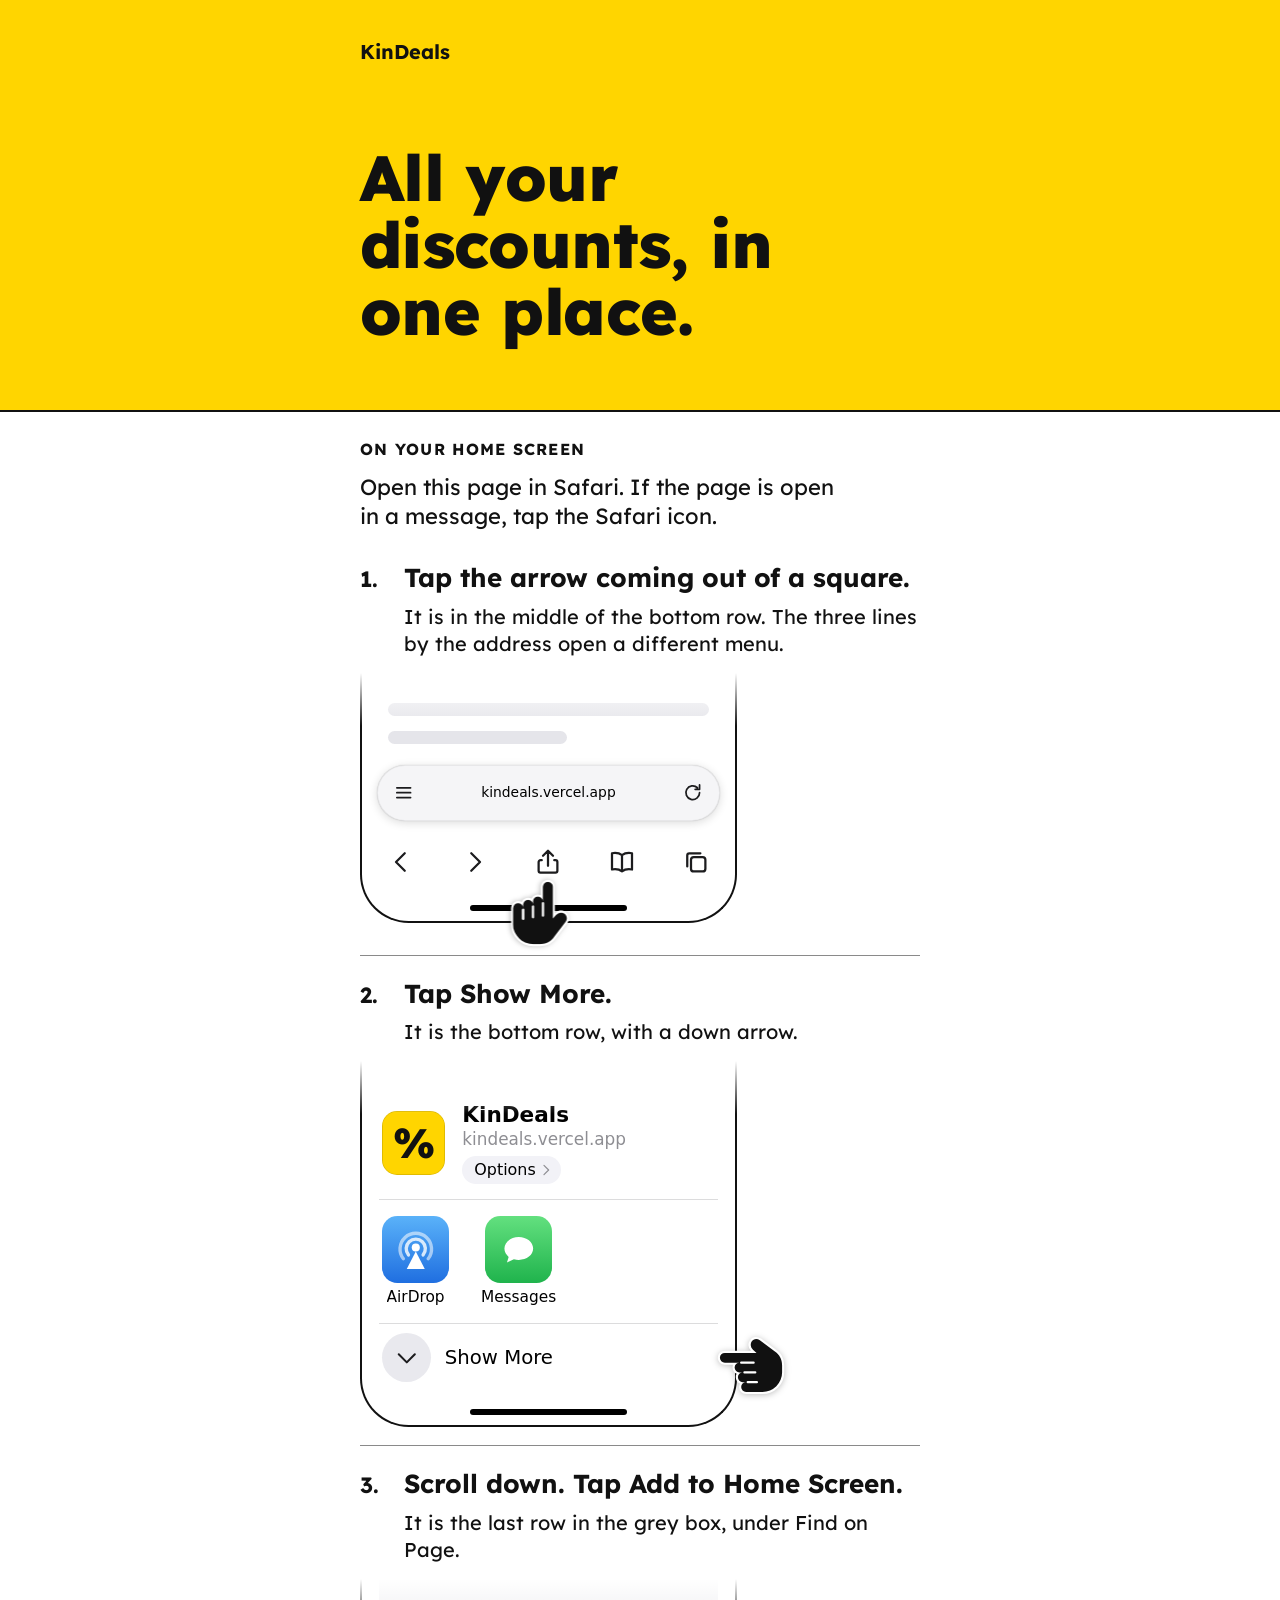
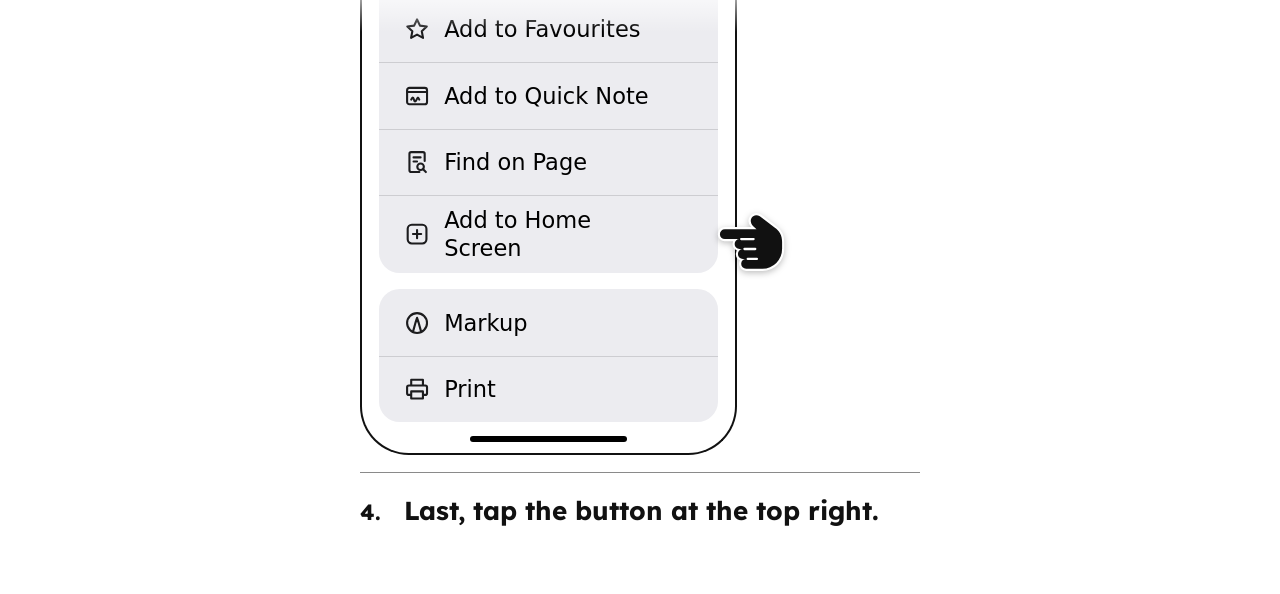
==== site/index.html @ b903e5eb "Restore the iPhone setup guide from her iOS 27 photos. The drawing and its sentences are Claude's ve" ====
<!DOCTYPE html>
<html lang="sl">
<head>
<meta charset="utf-8">
<meta name="viewport" content="width=device-width, initial-scale=1">
<meta name="theme-color" content="#FFD500">
<title>KinDeals</title>
<script>
/* The icon opens the deals. An older iPhone can save this page's address
    (not tapped here, 9 Nov 2026). Standalone still goes to the deals. */
if (window.navigator.standalone || matchMedia('(display-mode: standalone)').matches) {
  location.replace('deals.html');
}
</script>
<link rel="manifest" href="manifest.webmanifest">
<link rel="icon" type="image/png" href="icon-192.png">
<link rel="apple-touch-icon" href="icon-180.png">
<meta name="apple-mobile-web-app-capable" content="yes">
<meta name="apple-mobile-web-app-title" content="KinDeals">
<link rel="preload" href="fonts/lexend-latin-wght-normal.woff2" as="font" type="font/woff2" crossorigin>
<link rel="preload" href="fonts/lexend-latin-ext-wght-normal.woff2" as="font" type="font/woff2" crossorigin>
<link rel="stylesheet" href="look.css">
</head>
<body class="pitch">
<!-- shared drawing parts. aria-hidden, so a screen reader skips them. -->
<svg width="0" height="0" style="position:absolute" aria-hidden="true" focusable="false">
  <defs>
    <linearGradient id="g-sky" x1="0" y1="0" x2="0" y2="1"><stop offset="0" stop-color="#5ab2f9"/><stop offset="1" stop-color="#1f6ee0"/></linearGradient>
    <linearGradient id="g-green" x1="0" y1="0" x2="0" y2="1"><stop offset="0" stop-color="#63e07f"/><stop offset="1" stop-color="#1fb34c"/></linearGradient>
  </defs>
  <symbol id="i-back" viewBox="0 0 24 24"><path d="M15 5l-7 7 7 7"/></symbol>
  <symbol id="i-fwd" viewBox="0 0 24 24"><path d="M9 5l7 7-7 7"/></symbol>
  <symbol id="i-down" viewBox="0 0 24 24"><path d="M5 9l7 7 7-7"/></symbol>
  <symbol id="i-lines" viewBox="0 0 24 24"><path d="M5 7h14M5 12h14M5 17h14"/></symbol>
  <symbol id="i-tabs" viewBox="0 0 24 24"><rect x="8" y="8" width="11.5" height="11.5" rx="2.2"/><path d="M5 15.5V6.7A1.7 1.7 0 0 1 6.7 5H15.5"/></symbol>
  <symbol id="i-reload" viewBox="0 0 24 24"><path d="M19 12a7 7 0 1 1-2.2-5.1M19 4v4.5h-4.5"/></symbol>
  <symbol id="i-share" viewBox="0 0 24 24"><path d="M12 15V3.5M8 7l4-4 4 4M7 10.5H6a1.5 1.5 0 0 0-1.5 1.5v7A1.5 1.5 0 0 0 6 20.5h12a1.5 1.5 0 0 0 1.5-1.5v-7A1.5 1.5 0 0 0 18 10.5h-1"/></symbol>
  <symbol id="i-plus" viewBox="0 0 24 24"><rect x="4" y="4" width="16" height="16" rx="3.5"/><path d="M12 8.5v7M8.5 12h7"/></symbol>
  <symbol id="i-find" viewBox="0 0 24 24"><path d="M14 20.5H7a1.5 1.5 0 0 1-1.5-1.5V5A1.5 1.5 0 0 1 7 3.5h10A1.5 1.5 0 0 1 18.5 5v6M9 8h6M9 11.5h3"/><circle cx="15" cy="16" r="2.8"/><path d="M17 18l2.5 2.5"/></symbol>
  <symbol id="i-book" viewBox="0 0 24 24"><path d="M12 6.5C10 5 7 4.5 4 5v13c3-.5 6 0 8 1.5 2-1.5 5-2 8-1.5V5c-3-.5-6 0-8 1.5zM12 6.5v13"/></symbol>
  <symbol id="i-star" viewBox="0 0 24 24"><path d="M12 3.8l2.5 5.3 5.8.7-4.3 4 1.1 5.7L12 16.7l-5.1 2.8L8 13.8l-4.3-4 5.8-.7z"/></symbol>
  <symbol id="i-note" viewBox="0 0 24 24"><rect x="3.5" y="5" width="17" height="14" rx="2"/><path d="M3.5 8.5h17M7 15c1-2.2 1.8-2.2 2.3 0s1.3 2.2 2.3 0 1.3-2.2 2.3 0"/></symbol>
  <symbol id="i-mark" viewBox="0 0 24 24"><circle cx="12" cy="12" r="8.5"/><path d="M8.5 19.5l2.5-9h2l2.5 9M11 10.5l1-3 1 3"/></symbol>
  <symbol id="i-print" viewBox="0 0 24 24"><path d="M7 9V4h10v5M7 17H5a1.5 1.5 0 0 1-1.5-1.5v-5A1.5 1.5 0 0 1 5 9h14a1.5 1.5 0 0 1 1.5 1.5v5A1.5 1.5 0 0 1 19 17h-2M7 14h10v6H7z"/></symbol>
  <!-- app tiles, drawn from scratch as plain pictures. They are not Apple's artwork and there is no Apple logo. -->
  <!-- the KinDeals icon, drawn here so the page holds no picture file (tests/test_plain_page.py). Size and place matched by eye to icon-192.png, 10 Nov 2026 (guess). -->
  <symbol id="a-kin" viewBox="0 0 60 60"><rect width="60" height="60" fill="#FFD500"/><text x="30" y="45" text-anchor="middle" font-family="Lexend, system-ui, sans-serif" font-style="normal" font-weight="800" font-size="40" fill="#111">%</text></symbol>
  <symbol id="a-air" viewBox="0 0 60 60"><rect width="60" height="60" fill="url(#g-sky)"/><g fill="none" stroke="#fff" stroke-linecap="round"><path d="M19 38a14 14 0 1 1 22 0" stroke-width="3" opacity=".55"/><path d="M23.5 34.5a8.5 8.5 0 1 1 13 0" stroke-width="3" opacity=".8"/></g><circle cx="30" cy="28" r="3.6" fill="#fff"/><path d="M30 31.5L22 47h16z" fill="#fff"/></symbol>
  <symbol id="a-bubble" viewBox="0 0 60 60"><rect width="60" height="60" fill="url(#g-green)"/><path transform="translate(12 12) scale(1.5)" d="M12 4.5c4.7 0 8.5 3 8.5 6.8S16.7 18 12 18c-1 0-2-.1-2.9-.4L5 19.5l1-3.3C4.6 15 3.5 13.3 3.5 11.3 3.5 7.5 7.3 4.5 12 4.5z" fill="#fff"/></symbol>
</svg>

<main>
<header class="tag">
<p class="name">KinDeals</p>
<h1>All your discounts, in one place.</h1>
</header>
<section class="setup" id="kd-go" hidden>
<div class="kd-install" id="kd-offer">
<button type="button" class="kd-install-btn">Dodaj na domači zaslon</button>
<p class="kd-install-note">Doda ikono KinDeals na zaslon. Nato tapni ikono.</p>
<p class="kd-install-note" id="kd-hint" hidden>Tapni ⋮ zgoraj desno. Nato tapni Namesti aplikacijo.</p>
</div>
</section>
<section class="setup" id="setup">
<h2>Na domači zaslon</h2>
<p class="where">Odpri to stran v Safariju. Če je stran odprta v sporočilu, tapni ikono Safari.</p>
<ol>

<!-- 1. the bottom of Safari on her iPhone 11, iOS 27, bottom toolbar (her photos, 11 Nov 2026).
     The hand points at the share arrow in the middle of the bottom row. The three lines by the
     address open a different menu. -->
<li>
<p class="say">Tapni puščico iz kvadratka.</p>
<p class="aside">Je na sredini spodnje vrstice. Tri črte ob naslovu odprejo drug meni.</p>
<div class="pic d y" aria-hidden="true"><div class="cv"><div class="ph bot y1">
  <div class="ln"></div><div class="ln s"></div>
  <div class="bar">
    <span class="gl pill"><svg class="i"><use href="#i-lines"/></svg><span class="dom">kindeals.vercel.app</span><svg class="i"><use href="#i-reload"/></svg></span>
  </div>
  <div class="tools">
    <svg class="i"><use href="#i-back"/></svg>
    <svg class="i"><use href="#i-fwd"/></svg>
    <span class="tap"><svg class="i"><use href="#i-share"/></svg></span>
    <svg class="i"><use href="#i-book"/></svg>
    <svg class="i"><use href="#i-tabs"/></svg>
  </div>
  <div class="hind"></div>
</div></div></div>
</li>

<!-- 2. the share sheet (her photo, 11 Nov 2026, 08:40). The hand points at Prikaži več, its bottom row.
     The row of people is left out: no names. -->
<li>
<p class="say">Tapni Prikaži več.</p>
<p class="aside">Je spodnja vrstica, s puščico navzdol.</p>
<div class="pic d y" aria-hidden="true"><div class="cv"><div class="ph bot y2">
  <div class="pv">
    <i class="ic4"><svg><use href="#a-kin"/></svg></i>
    <div class="n"><span>KinDeals</span><small>kindeals.vercel.app</small><b class="opt"><span>Možnosti</span><svg class="i"><use href="#i-fwd"/></svg></b></div>
  </div>
  <div class="r apps">
    <span class="ap"><i class="ic"><svg><use href="#a-air"/></svg></i><span>AirDrop</span></span>
    <span class="ap"><i class="ic"><svg><use href="#a-bubble"/></svg></i><span>Sporočila</span></span>
  </div>
  <div class="r tap"><i class="chev"><svg class="i"><use href="#i-down"/></svg></i><span>Prikaži več</span></div>
  <div class="hind"></div>
</div></div></div>
</li>

<!-- 3. the list after Prikaži več, scrolled down (her photos, 11 Nov 2026, 08:55). The hand points at
     Dodaj na domači zaslon, the last row of its grey box, under Poišči na strani. Icons on the left,
     as on her phone. -->
<li>
<p class="say">Pomakni se navzdol. Tapni Dodaj na domači zaslon.</p>
<p class="aside">Je zadnja vrstica v sivem okvirju, pod Poišči na strani.</p>
<div class="pic d y" aria-hidden="true"><div class="cv"><div class="ph bot y3">
  <div class="grp cut">
    <div class="r"><svg class="i"><use href="#i-star"/></svg><span>Dodaj med priljubljene</span></div>
    <div class="r"><svg class="i"><use href="#i-note"/></svg><span>Dodaj v hitri zapisek</span></div>
    <div class="r"><svg class="i"><use href="#i-find"/></svg><span>Poišči na strani</span></div>
    <div class="r tap"><svg class="i"><use href="#i-plus"/></svg><span>Dodaj na domači zaslon</span></div>
  </div>
  <div class="grp">
    <div class="r"><svg class="i"><use href="#i-mark"/></svg><span>Označevanje</span></div>
    <div class="r"><svg class="i"><use href="#i-print"/></svg><span>Natisni</span></div>
  </div>
  <div class="hind"></div>
</div></div></div>
</li>

<!-- 4. words only. The sheet after Dodaj na domači zaslon was not photographed, so it is not drawn
     and its button is not named. -->
<li>
<p class="say">Na koncu tapni gumb zgoraj desno.</p>
</li>

</ol>
</section>
</main>
<script src="setup-lang.js"></script>
<script src="install.js"></script>
<script src="sw-register.js"></script>
</body>
</html>
---- site/look.css ----
/* The look of the two screens. A shelf price tag: ink on yellow.
   Yellow means deals are here. A dashed outline means not here yet.
   Aleksej approved this look on 10 Nov 2026. Sizes, spaces and colours are Claude's, 9 Nov 2026.
   Sizes are CSS pixels and were tried on the 8 Nov Lidl lines in Chromium at 320, 375 and 430 wide.
   Not tried on a phone, and not in Safari. */

/* Lexend, SIL Open Font License 1.1 (fonts/OFL.txt). The ranges are the ones the
   @fontsource-variable/lexend 5.3.0 package ships with these two files. č, š and ž are in latin-ext. */
@font-face {
  font-family: "Lexend";
  font-style: normal;
  font-weight: 100 900;
  font-display: swap;
  src: url(fonts/lexend-latin-ext-wght-normal.woff2) format("woff2");
  unicode-range: U+0100-02BA, U+02BD-02C5, U+02C7-02CC, U+02CE-02D7, U+02DD-02FF, U+0304, U+0308, U+0329,
    U+1D00-1DBF, U+1E00-1E9F, U+1EF2-1EFF, U+2020, U+20A0-20AB, U+20AD-20C0, U+2113, U+2C60-2C7F, U+A720-A7FF;
}
@font-face {
  font-family: "Lexend";
  font-style: normal;
  font-weight: 100 900;
  font-display: swap;
  src: url(fonts/lexend-latin-wght-normal.woff2) format("woff2");
  unicode-range: U+0000-00FF, U+0131, U+0152, U+0153, U+02BB-02BC, U+02C6, U+02DA, U+02DC, U+0304, U+0308, U+0329,
    U+2000-206F, U+20AC, U+2122, U+2191, U+2193, U+2212, U+2215, U+FEFF, U+FFFD;
}

:root {
  --ink: #111111;    /* all text she reads; 18.9 to 1 on paper, 13.3 to 1 on tag (WCAG formula, 9 Nov 2026) */
  --paper: #FFFFFF;
  --tag: #FFD500;    /* behind the pitch, a section name, and a store she can open */
  --rule: #8A8A8A;   /* thin lines and dashed outlines; never text */
  --quiet: #595959;  /* a store that is not open yet, and the "checked at" line; 7.0 to 1 on paper */
  --line: 22px;      /* a deal line. 22 of the 40 lines of 8 Nov fit on one line at 375 wide; at 24px, 16 do */
  --side: 20px;
  color-scheme: light; /* one look, so her phone shows the page he checked */
}

*, *::before, *::after { box-sizing: border-box; }
[hidden] { display: none !important; }

html { font-size: 100%; -webkit-text-size-adjust: 100%; text-size-adjust: 100%; }
body {
  margin: 0;
  background: var(--paper);
  color: var(--ink);
  font-family: "Lexend", system-ui, sans-serif;
  font-size: var(--line);
  line-height: 1.3;
  -webkit-tap-highlight-color: transparent;
}
h1, h2, p, ol, ul { margin: 0; padding: 0; }
button { font: inherit; color: inherit; cursor: pointer; }
:focus-visible { outline: 3px solid var(--ink); outline-offset: 3px; }

/* ---------- The pitch (index.html) ---------- */

.pitch main { min-height: 100vh; min-height: 100dvh; }
.tag {
  background: var(--tag);
  border-bottom: 2px solid var(--ink);
  padding: 24px 24px 40px;
}
.name { font-size: 20px; line-height: 1.2; font-weight: 700; margin-bottom: 44px; }
.tag h1 {
  max-width: 7.5em; /* breaks as "All your / discounts, in / one place." at every width */
  font-size: 44px;
  line-height: 1.05;
  font-weight: 800;
  letter-spacing: -0.01em;
}
.setup { padding: 28px 24px 48px; }
.setup h2 { font-size: 16px; line-height: 1.2; font-weight: 700; letter-spacing: 0.08em; text-transform: uppercase; }
.where { margin-top: 14px; max-width: 22em; font-size: 22px; line-height: 1.35; }
.setup ol { list-style: none; counter-reset: step; margin-top: 8px; }
.setup li {
  counter-increment: step;
  display: grid;
  grid-template-columns: 1.8em 1fr;
  column-gap: 4px;
  padding: 22px 0 18px;
  border-bottom: 1px solid var(--rule);
}
.setup li:last-child { border-bottom: 0; }
.setup li::before {
  content: counter(step) ".";
  grid-column: 1;
  grid-row: 1;
  font-weight: 700;
  padding-top: 3px;
}
.setup li > p,
.setup li > .pic { grid-column: 2; }
.setup .say { font-size: 26px; line-height: 1.25; font-weight: 700; }
.setup .aside { margin-top: 8px; font-size: 20px; line-height: 1.35; font-weight: 400; }

/* The setup pictures, drawn to look like the real iPhone screens. Version B of three (Aleksej
   picked it 10 Nov 2026), then polished three ways; he picked "Y" the same day: half a phone as a thin
   line, and a black hand as the mark. The other two were not picked and are not in the repo. */
/* ----- The iPhone parts, shared by the pictures -----
   Drawn to look like the real screens (version B, Aleksej picked it 10 Nov 2026). Nothing here was
   checked on her phone. Steps 2 and 3 copy her iOS 27 photos of 11 Nov 2026; step 1's bar is drawn
   from what she said about it (no photo). The words
   follow the phone's language (setup-lang.js). No Apple logo, no product photo.
   Every size is in em, and the em is set from the picture's width, so 320 and 430 wide are the same
   drawing, smaller or bigger. All em sizes below are guesses by eye in Chromium, 10 Nov 2026. */
.setup li > .pic.d { grid-column: 1 / -1; max-width: 420px; margin-top: 16px; } /* 420: the cap the first sketches had. 16: by eye (guess) */
.d .cv {
  position: relative;
  color: #000;
  font-family: -apple-system, "SF Pro Text", system-ui, "Segoe UI", Roboto, sans-serif;
  line-height: 1.25;
  -webkit-font-smoothing: antialiased;
}
.d svg.i { width: 1.4em; height: 1.4em; flex: none; fill: none; stroke: currentColor; stroke-width: 1.8; stroke-linecap: round; stroke-linejoin: round; }
.d .tap { position: relative; }

/* Safari's bottom bar: three glass pieces */
.d .gl { background: #f5f5f7; border: 0.06em solid rgba(0, 0, 0, 0.06); box-shadow: 0 0.1em 0.5em rgba(0, 0, 0, 0.14), 0 0 0.06em rgba(0, 0, 0, 0.22); }
.d .bar { display: flex; align-items: center; gap: 0.6em; }
.d .pill { flex: 1; min-width: 0; height: 3em; border-radius: 1.5em; display: flex; align-items: center; gap: 0.35em; padding: 0 0.75em; }
.d .pill .aa { font-size: 0.72em; color: #555; letter-spacing: -0.02em; }
.d .pill .aa big { font-size: 1.25em; }
.d .pill .dom { flex: 1; min-width: 0; text-align: center; font-size: 0.84em; white-space: nowrap; overflow: hidden; text-overflow: ellipsis; }
.d .pill .i { width: 1.1em; height: 1.1em; color: #555; } /* pill sizes: so the whole address shows at 320 to 430 wide (tried 10 Nov 2026) */
.d .hind { width: 8.4em; height: 0.32em; border-radius: 0.2em; background: #000; margin: 0 auto; } /* the line at the very bottom of her screen */
.d .ln { height: 0.7em; border-radius: 0.35em; background: #e5e5ea; }   /* a line of the page behind, as a grey bar. No copy of the headline. */

/* a menu or list row: a sign and a word, in the order her phone shows them. A long word wraps; it never leaves the row. */
.d .r { display: flex; align-items: center; gap: 0.7em; min-height: 2.95em; padding: 0.45em 1.05em; font-size: 1.05em; border-top: 0.05em solid rgba(60, 60, 67, 0.18); --r: 0.9em; }
.d .r:first-child { border-top: 0; }
.d .r > span { flex: 1; min-width: 0; overflow-wrap: break-word; }
.d .r .i { color: #1c1c1e; }
.d .grp { background: #fff; border-radius: 1.1em; }
/* an app tile with its name under it, and the Prikaži več circle (the share sheet) */
.d .ap { display: flex; flex-direction: column; align-items: center; gap: 0.35em; min-width: 0; font-size: 0.78em; }
.d .ap .ic { display: block; width: 4.4em; height: 4.4em; border-radius: 1em; overflow: hidden; flex: none; }
.d .ap .ic svg, .d .ic4 svg { display: block; width: 100%; height: 100%; }
.d .ap > span { max-width: 100%; white-space: nowrap; overflow: hidden; text-overflow: ellipsis; }
.d .ic4 { display: block; width: 3.4em; height: 3.4em; border-radius: 0.8em; overflow: hidden; flex: none; border: 0.05em solid rgba(0, 0, 0, 0.12); background: var(--tag); }
.d .chev { width: 2.5em; height: 2.5em; border-radius: 50%; background: #e9e9ee; display: grid; place-items: center; flex: none; }

/* ----- How the pictures are put together: half a phone, and a hand -----
   The phone is still drawn, as one thin black line, but only the end of it where the step happens:
   the bottom, for steps 1, 2 and 3. The other end fades into the page. Step 4 has no picture.
   The mark is a black hand that comes in from the right margin and touches the thing to tap.
   It lies beside the target, never on it, so it covers none of the target's words. */
.setup li > .pic.y { container-type: inline-size; }
.y .cv {
  --u: calc(100cqw / 22.4);     /* 1em = 14.6px when the picture is 328px wide, a 375 phone. (guess) */
  font-size: var(--u);
  padding-right: 2.3em;         /* the margin the hand lies in (guess) */
}

/* the phone: a thin line, cut off at one end */
.y .ph { position: relative; border: 0.14em solid var(--ink); background: #fff; }
.y .ph.bot { border-top: 0; border-radius: 0 0 2.6em 2.6em; }   /* 2.6em: about the corner of an iPhone 11 screen at this size (guess) */
.y .ph.top { border-bottom: 0; border-radius: 2.6em 2.6em 0 0; }
.y .ph::before {               /* the fade at the cut end. It also fades the black line. */
  content: "";
  position: absolute;
  left: -0.2em;
  right: -0.2em;
  height: 2.8em;
  z-index: 4;
  pointer-events: none;
}
.y .ph.bot::before { top: 0; background: linear-gradient(var(--paper), rgba(255, 255, 255, 0)); }
.y .ph.top::before { bottom: 0; background: linear-gradient(rgba(255, 255, 255, 0), var(--paper)); }

/* the mark: the hand. Drawn here as a small picture so it can sit outside the phone's edge. */
.y .tap::after {
  content: "";
  position: absolute;
  left: calc(100% - var(--u) * 0.15);
  top: 50%;
  width: calc(var(--u) * 3.85);
  height: calc(var(--u) * 3.5);
  transform: translateY(-37.5%);   /* the fingertip is 37.5% down the hand picture */
  background: url("data:image/svg+xml,%3Csvg xmlns='http://www.w3.org/2000/svg' viewBox='1.5 3 22 20'%3E%3Cpath transform='matrix(0 1 1 0 0 0)' d='M9 14.2V4.5a1.5 1.5 0 0 1 3 0V9a1.5 1.5 0 0 1 3 0v1a1.5 1.5 0 0 1 3 0v1a1.5 1.5 0 0 1 3 0v5a6 6 0 0 1-6 6h-2.2c-1.9 0-3.3-.8-4.3-2.3L5.1 15.2c-.6-.9-.4-2 .4-2.5.8-.5 1.8-.3 2.5.4z' fill='%23111' stroke='%23fff' stroke-width='1.3' stroke-linejoin='round' paint-order='stroke'/%3E%3Cpath transform='matrix(0 1 1 0 0 0)' d='M12 9.5v3.8M15 10.5v3.3M18 11.5v2.8' fill='none' stroke='%23fff' stroke-width='.7' stroke-linecap='round'/%3E%3C/svg%3E") no-repeat 0 0 / 100% 100%;
  filter: drop-shadow(0 0.1em 0.15em rgba(0, 0, 0, 0.25));
  z-index: 6;
  pointer-events: none;
}

/* 1. the bottom of Safari with the bottom toolbar: the address, then a row of five signs.
   Share is the middle one. Her iPhone 11, iOS 27 (her photos, 11 Nov 2026); sizes by eye (guess). */
.y .y1 { padding: 1.6em 0 0.55em; }
.y1 .ln { margin: 0 1.4em 0.8em; }
.y1 .ln.s { width: 48%; }
.y .ph .bar { padding: 0 0.8em; margin-top: 1.1em; gap: 0.45em; }
.y .ph .dom { font-size: 0.74em; }   /* so the whole address shows (tried at 320, 375, 430) */
.y1 .pill .i { width: 1.25em; height: 1.25em; color: #1c1c1e; }
.y1 .tools { display: flex; align-items: center; justify-content: space-between; margin: 0.7em 1.3em 0; height: 3em; }
.y1 .tools .i { width: 1.6em; height: 1.6em; color: #1c1c1e; }
.y1 .tools .tap { display: grid; place-items: center; --r: 1.5em; }
/* Share is in the middle of the row, so a hand from the right margin would cover the next sign.
   Here the same hand comes up from below the phone, fingertip under the arrow (guess by eye). */
.y1 .tools .tap::after { left: 50%; top: 100%; transform-origin: 0 37.5%; transform: translateY(-37.5%) rotate(90deg); }
.setup li > .pic.y:has(.y1) { margin-bottom: 14px; }   /* room for the hand under the phone (guess by eye) */
.y .ph .hind { margin-top: 0.75em; }

/* 2. the bottom of the share sheet: the page's card, AirDrop and Sporočila, then Prikaži več.
   White, as on her photo of 11 Nov 2026, 08:40. */
.y .y2 { padding: 2.2em 0.9em 0.55em; }
.y2 .pv { display: flex; align-items: center; gap: 0.9em; padding: 0 0.15em 0.8em; }
.y2 .pv .n { flex: 1; min-width: 0; }
.y2 .pv .n > span { display: block; font-size: 1.15em; font-weight: 700; }
.y2 .pv .n small { display: block; font-size: 0.9em; color: #8e8e93; white-space: nowrap; overflow: hidden; text-overflow: ellipsis; }
.y2 .opt { display: inline-flex; align-items: center; gap: 0.15em; margin-top: 0.35em; padding: 0.25em 0.45em 0.25em 0.75em; border-radius: 1em; background: #f2f2f7; font-size: 0.85em; font-weight: 400; }
.y2 .opt .i { width: 1em; height: 1em; color: #8e8e93; }
.y2 .r { padding-left: 0.15em; padding-right: 0.15em; }
.y2 .apps { gap: 1.6em; padding-top: 0.8em; padding-bottom: 0.8em; }
.y2 .apps > .ap { flex: none; }
.y2 .tap { margin-bottom: 0.9em; }

/* 3. the list after Prikaži več, scrolled down. A white sheet with grey boxes, the sign on the left,
   as on her photos of 11 Nov 2026, 08:55. The rows are bigger than step 2's, as on her screen, so
   Dodaj na domači zaslon wraps onto two lines (tried at 320, 375, 430; guess by eye). */
.y .y3 { padding: 0 0.9em 0.55em; }
.y3 .grp { background: #ececf0; }
.y3 .r { font-size: 1.2em; gap: 0.6em; }
.y3 .tap > span { max-width: 8.6em; }   /* on her screen this one row wraps after "Dodaj na" */
.y3 .r .i { width: 1.25em; height: 1.25em; }
.y3 .cut { border-radius: 0 0 1.1em 1.1em; margin-bottom: 0.9em; padding-top: 0.9em; }
.y3 .grp:last-of-type { margin-bottom: 1em; }

@media (max-width: 359px) {
  .tag h1 { font-size: 38px; }
}
@media (min-width: 700px) {
  .tag, .setup { padding-left: calc(50vw - 280px); padding-right: calc(50vw - 280px); }
  .tag { padding-top: 40px; padding-bottom: 64px; }
  .name { margin-bottom: 80px; }
  .tag h1 { font-size: 64px; }
}

/* ---------- The icon (deals.html) ---------- */

.app {
  padding: 0 var(--side) calc(56px + env(safe-area-inset-bottom));
}

#back {
  min-height: 56px;
  margin-top: 20px;
  padding: 0 20px 0 16px;
  background: var(--paper);
  border: 2px solid var(--ink);
  border-radius: 4px;
  font-weight: 700;
}
#back::before { /* a drawn arrowhead, so the control reads as "back" before the word is read */
  content: "";
  display: inline-block;
  width: 0.5em;
  height: 0.5em;
  margin: 0 0.45em 0 0.15em;
  border-left: 3px solid var(--ink);
  border-bottom: 3px solid var(--ink);
  transform: rotate(45deg);
  vertical-align: 0.1em;
}
#back:active { background: var(--ink); color: var(--paper); }
#back:active::before { border-color: var(--paper); }

#store { font-size: 40px; line-height: 1.1; font-weight: 800; margin: 24px 0 8px; }

/* The stores */
#list { list-style: none; display: grid; gap: 16px; margin-top: 16px; }
.shop {
  display: flex;
  flex-wrap: wrap;
  align-items: center;
  justify-content: space-between;
  gap: 4px 16px;
  width: 100%;
  min-height: 76px;
  padding: 14px 20px;
  border-radius: 4px;
  font-size: 28px;
  line-height: 1.15;
  font-weight: 700;
  text-align: left;
}
button.shop { background: var(--tag); border: 2px solid var(--ink); }
button.shop::after {
  content: "";
  width: 0.45em;
  height: 0.45em;
  margin-right: 0.1em;
  border-right: 3px solid var(--ink);
  border-top: 3px solid var(--ink);
  transform: rotate(45deg);
}
button.shop:active { background: var(--ink); color: var(--paper); }
button.shop:active::after { border-color: var(--paper); }
.shop.shut { border: 2px dashed var(--rule); color: var(--quiet); }
.shop.shut small { font-size: 20px; font-weight: 400; }

/* One store's lines */
.greeting { margin-bottom: 24px; line-height: 1.35; }
.greeting::first-letter { text-transform: uppercase; } /* the line starts small once the name is taken out */
.group { margin-top: 28px; }
.greeting + .group { margin-top: 0; }
.section {
  position: sticky; /* she can see which section she is in */
  top: 0;
  margin: 0 calc(-1 * var(--side));
  padding: 12px var(--side);
  background: var(--tag);
  font-size: 20px;
  line-height: 1.2;
  font-weight: 700;
  letter-spacing: 0.06em;
}
.deal { padding: 14px 0; border-bottom: 1px solid var(--rule); overflow-wrap: break-word; }
.deal:last-child { border-bottom: 0; }
.note { margin-top: 32px; padding-top: 20px; border-top: 2px solid var(--ink); line-height: 1.35; }

/* When there are no lines to show: the batch is not on the page yet, or the phone is offline */
.msg { margin-top: 20px; padding: 28px 20px 32px; border: 2px dashed var(--rule); border-radius: 4px; }
.msg-title { font-size: 28px; line-height: 1.2; font-weight: 700; }
.msg-body { margin-top: 12px; line-height: 1.35; }
.retry {
  display: block;
  width: 100%;
  min-height: 64px;
  margin-top: 20px;
  background: var(--ink);
  color: var(--paper);
  border: 2px solid var(--ink);
  border-radius: 4px;
  font-weight: 700;
}
.retry:active { background: var(--paper); color: var(--ink); }
.retry:disabled { background: var(--paper); color: var(--ink); border-style: dashed; cursor: default; }
.checked { margin-top: 16px; font-size: 20px; color: var(--quiet); }

/* Shown only if the network is slow, so a fast load does not flash it. Half a second is a guess, 9 Nov 2026. */
.loading { margin-top: 24px; opacity: 0; animation: appear 0s linear 0.5s forwards; }
@keyframes appear { to { opacity: 1; } }

/* Install offer. Android only inserts it. Desktop never gets these nodes. */
.kd-install { margin: 0 0 24px; }
.kd-install-btn {
  display: block; width: 100%; min-height: 76px; padding: 12px 16px;
  font: inherit; font-size: 28px; font-weight: 700; line-height: 1.2;
  background: var(--tag); color: var(--ink); border: 2px solid var(--ink); border-radius: 4px; cursor: pointer;
  text-align: center; text-decoration: none;
}
.kd-install-note { margin: 12px 0 0; font-size: 22px; line-height: 1.35; color: var(--ink); }
.kd-later {
  display: block; width: 100%; min-height: 56px; margin: 16px 0 0; padding: 10px 20px;
  font: inherit; font-size: 22px; line-height: 1.2;
  background: transparent; color: var(--ink); border: 2px solid var(--ink); border-radius: 4px; cursor: pointer;
}
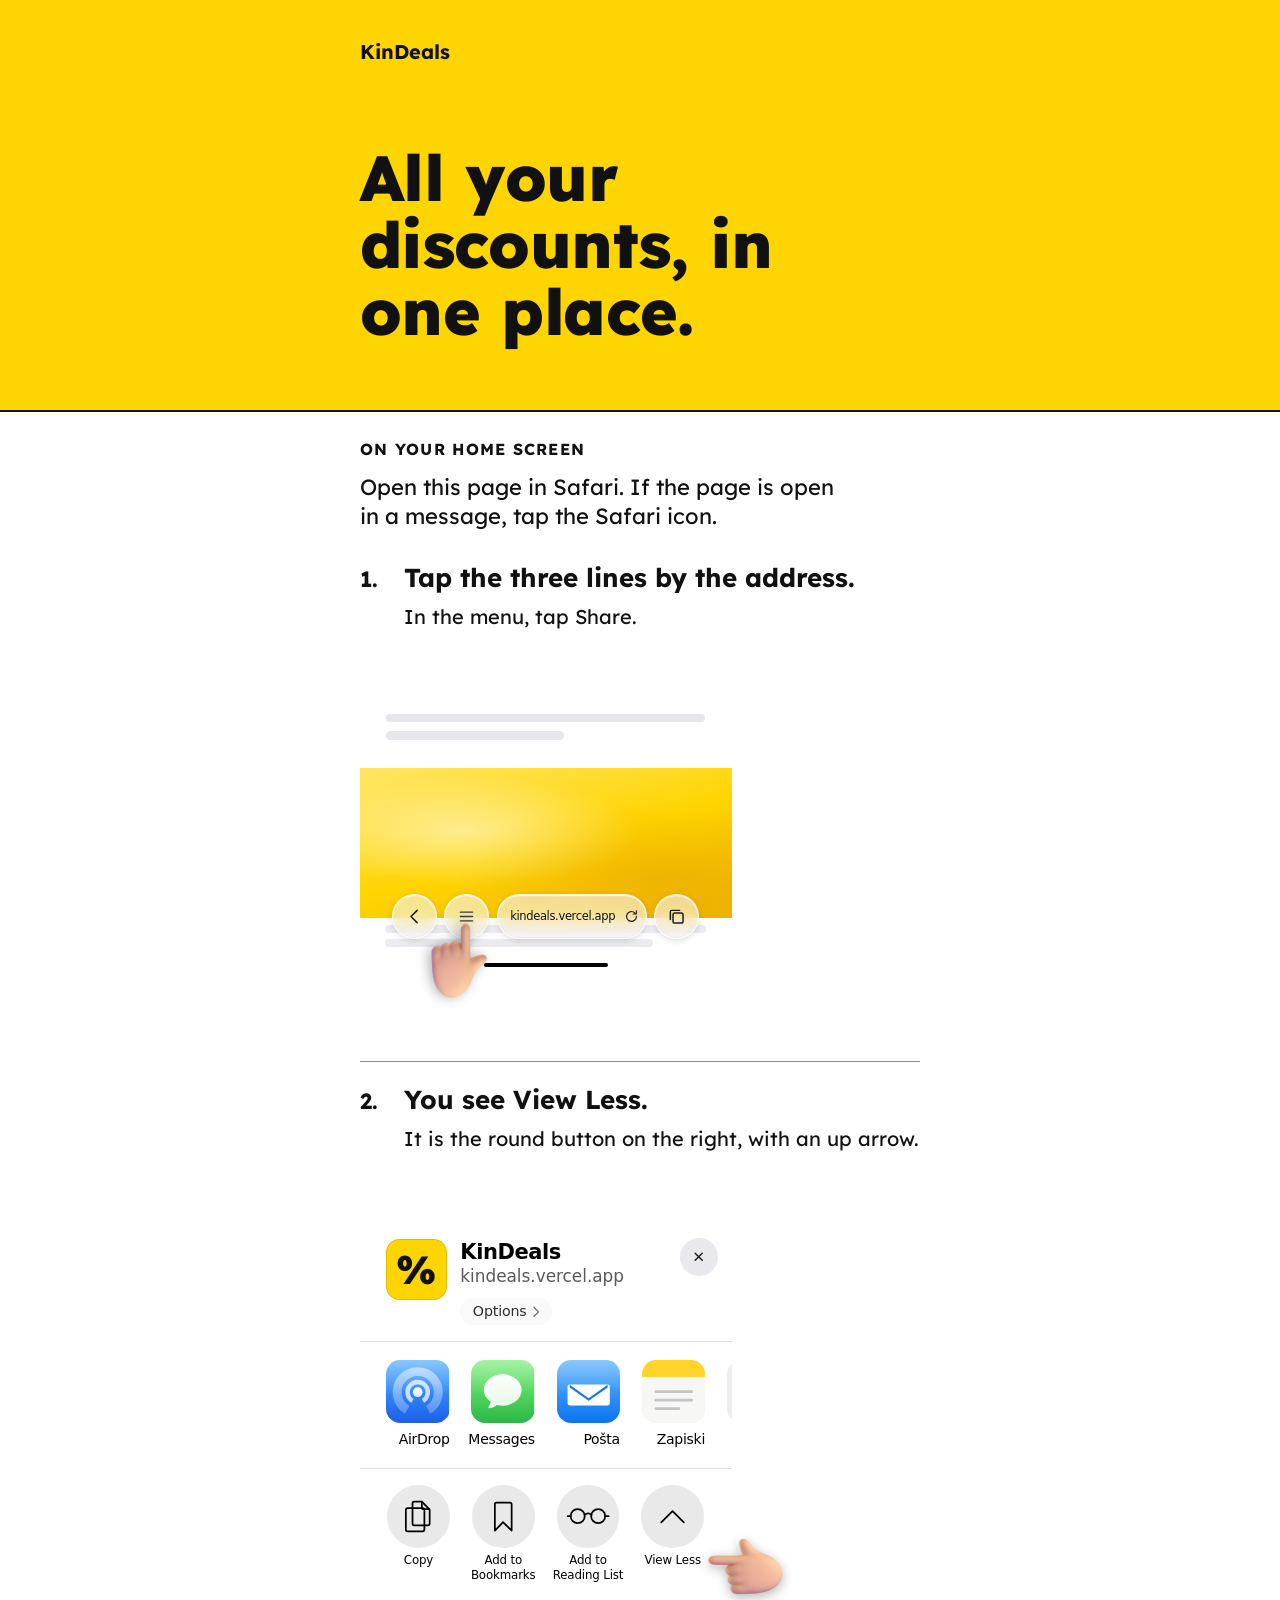
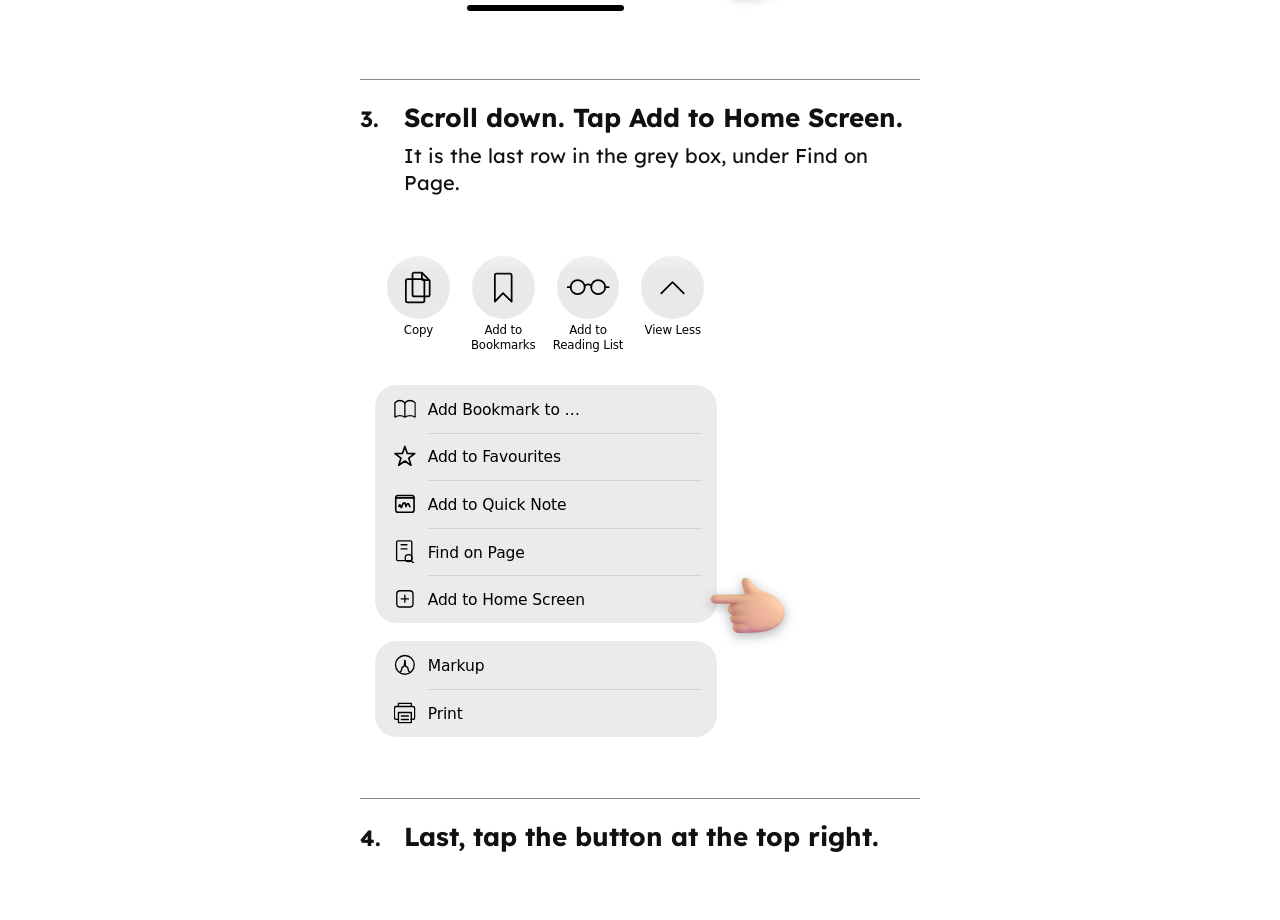
==== commit fd642332: "Sync page shell from babasms main 3bd2463b1f4057268515afeb09649f14467075a0 (Aleksej 12 Nov: copy pag" ====
--- a/site/index.html
+++ b/site/index.html
@@ -11,14 +11,17 @@
 if (window.navigator.standalone || matchMedia('(display-mode: standalone)').matches) {
   location.replace('deals.html');
 }
+window.addEventListener('beforeinstallprompt', function (e) {
+  e.preventDefault();
+  window.__kdInstallPrompt = e;
+});
 </script>
 <link rel="manifest" href="manifest.webmanifest">
 <link rel="icon" type="image/png" href="icon-192.png">
 <link rel="apple-touch-icon" href="icon-180.png">
 <meta name="apple-mobile-web-app-capable" content="yes">
 <meta name="apple-mobile-web-app-title" content="KinDeals">
-<link rel="preload" href="fonts/lexend-latin-wght-normal.woff2" as="font" type="font/woff2" crossorigin>
-<link rel="preload" href="fonts/lexend-latin-ext-wght-normal.woff2" as="font" type="font/woff2" crossorigin>
+<link rel="stylesheet" href="devices.min.css">
 <link rel="stylesheet" href="look.css">
 </head>
 <body class="pitch">
@@ -48,12 +51,83 @@
   <symbol id="a-air" viewBox="0 0 60 60"><rect width="60" height="60" fill="url(#g-sky)"/><g fill="none" stroke="#fff" stroke-linecap="round"><path d="M19 38a14 14 0 1 1 22 0" stroke-width="3" opacity=".55"/><path d="M23.5 34.5a8.5 8.5 0 1 1 13 0" stroke-width="3" opacity=".8"/></g><circle cx="30" cy="28" r="3.6" fill="#fff"/><path d="M30 31.5L22 47h16z" fill="#fff"/></symbol>
   <symbol id="a-bubble" viewBox="0 0 60 60"><rect width="60" height="60" fill="url(#g-green)"/><path transform="translate(12 12) scale(1.5)" d="M12 4.5c4.7 0 8.5 3 8.5 6.8S16.7 18 12 18c-1 0-2-.1-2.9-.4L5 19.5l1-3.3C4.6 15 3.5 13.3 3.5 11.3 3.5 7.5 7.3 4.5 12 4.5z" fill="#fff"/></symbol>
 </svg>
+<!-- Step 3 of the iOS 27 guide. Drawn to the shapes in docs/ios-refs/ios27/step2-sheet.png
+     (open book, star, quick note, find, plus-in-square, pen nib, printer, and the four
+     round actions). Not Apple's artwork. -->
+<svg width="0" height="0" style="position:absolute" aria-hidden="true" focusable="false">
+  <!-- Row glyphs for the five the photo shows as thin strokes, in the photo's own pixels.
+       The viewBox is centered on the icon, so a 26px box is 26px of step2-sheet.png. -->
+  <symbol id="i27-book" viewBox="62.5 570 26 26">
+    <g stroke-width="1.6">
+      <path d="M63.6 575.6Q69.5 570.4 75.5 575.6Q81.5 570.4 87.9 575.6V592.8Q81.5 589.2 75.5 592.8Q69.5 589.2 63.6 592.8Z"/>
+      <path d="M75.5 576.4V592"/>
+    </g>
+  </symbol>
+  <symbol id="i27-star" viewBox="0 0 24 24">
+    <path d="M12 1.6l2.67 7.82 8.27.12-6.61 4.96 2.43 7.9L12 17.65 5.24 22.4l2.43-7.9L1.06 9.54l8.27-.12z"/>
+  </symbol>
+  <symbol id="i27-note" viewBox="0 0 24 24">
+    <rect x="1.9" y="2.8" width="20.2" height="18.4" rx="2.5"/>
+    <path d="M1.9 5.4h20.2"/>
+    <path d="M5.4 14.9c.4-2.1 1.2-2.9 2 .1.5 1.6.7 1.7 1.3-.2.8-2.6 1.8-4.4 3-4 .8.3 1 2.6 1.6 4.2.7-2.6 1.6-3.8 2.6-3.2.7.4 1.1 2.2 1.6 3.4"/>
+  </symbol>
+  <symbol id="i27-find" viewBox="63.5 741.5 26 28">
+    <g stroke-width="1.6">
+      <rect x="66.6" y="742.6" width="18.2" height="23.6" rx="1.6"/>
+      <path d="M72 747.2h7M72 752.2h7"/>
+      <circle cx="81" cy="763.2" r="4.1"/>
+      <path d="M84.2 766.4 87.4 769.6"/>
+    </g>
+  </symbol>
+  <symbol id="i27-plus" viewBox="62.5 798.5 26 26">
+    <g stroke-width="1.6">
+      <rect x="65.8" y="801.8" width="19.4" height="19.4" rx="4"/>
+      <path d="M75.5 807.2v8.2M71.2 811.5h8.6"/>
+    </g>
+  </symbol>
+  <symbol id="i27-mark" viewBox="62.5 878.5 26 26">
+    <g stroke-width="1.6" fill="none">
+      <circle cx="75.5" cy="891.5" r="11.2"/>
+      <path d="M75.5 886.3 74.7 893 72.2 894.5 71.2 898.6 69.5 900.5"/>
+      <path d="M75.5 886.3 76.3 893 78.8 894.5 79.8 898.6 81.5 900.5"/>
+    </g>
+  </symbol>
+  <symbol id="i27-print" viewBox="62.5 936 26 26">
+    <g stroke-width="1.6" fill="none">
+      <path stroke-linecap="butt" d="M67.8 941.4V937.6h15.4V941.4"/>
+      <path stroke-linecap="butt" d="M67.8 956.8H65.2Q63 956.8 63 954.2V943.8Q63 941.4 65.2 941.4H84.8Q87.2 941.4 87.2 943.8V954.2Q87.2 956.8 84.8 956.8H82.2"/>
+      <rect x="67.8" y="948.6" width="15.4" height="12"/>
+      <path d="M71.3 952.7h8.4M71.3 956.9h8.4"/>
+    </g>
+  </symbol>
+  <!-- Circle glyphs, in the photo's own pixels (screen of step2-sheet.png). 1 unit is 1px
+       of that file, and the stroke is the measured 2px. -->
+  <symbol id="i27-copy" viewBox="76 427 32 40">
+    <path d="M87 429h9.2l9.3 9.4V455.4c0 1.1-.9 2-2 2H87c-1.1 0-2-.9-2-2V431c0-1.1.9-2 2-2z"/>
+    <path d="M96.2 429.3v7.4c0 .7.6 1.3 1.3 1.3h7.5"/>
+    <rect x="77" y="436.6" width="22.2" height="28" rx="2.2"/>
+  </symbol>
+  <symbol id="i27-ribbon" viewBox="181 428 25 38">
+    <path d="M185.2 430h16.1c1.1 0 2 .9 2 2v31.4L193 453.4 183.2 463.4V432c0-1.1.9-2 2-2z"/>
+  </symbol>
+  <symbol id="i27-glasses" viewBox="268 435 53 22">
+    <circle cx="282" cy="446" r="8.4"/>
+    <circle cx="306.5" cy="446" r="8.4"/>
+    <path d="M290.4 444.6c1.2-1.4 2.7-2.1 4.05-2.1s2.85.7 4.05 2.1"/>
+    <path d="M270 446h3.6M315 446H319"/>
+  </symbol>
+  <symbol id="i27-up" viewBox="381 437 31 18">
+    <path d="M382.5 453 396 439.5 409.5 453"/>
+  </symbol>
+</svg>
 
 <main>
+<div class="pitch-scroll">
 <header class="tag">
 <p class="name">KinDeals</p>
 <h1>All your discounts, in one place.</h1>
 </header>
+</div>
 <section class="setup" id="kd-go" hidden>
 <div class="kd-install" id="kd-offer">
 <button type="button" class="kd-install-btn">Dodaj na domači zaslon</button>
@@ -66,43 +140,63 @@
 <p class="where">Odpri to stran v Safariju. Če je stran odprta v sporočilu, tapni ikono Safari.</p>
 <ol>
 
-<!-- 1. the bottom of Safari on her iPhone 11, iOS 27, bottom toolbar (her photos, 11 Nov 2026).
-     The hand points at the share arrow in the middle of the bottom row. The three lines by the
-     address open a different menu. -->
-<li>
-<p class="say">Tapni puščico iz kvadratka.</p>
-<p class="aside">Je na sredini spodnje vrstice. Tri črte ob naslovu odprejo drug meni.</p>
+<!-- 1. Compact bar, docs/ios-refs/ios27/step1-bar.png. No share button. -->
+<li>
+<p class="say">Tapni tri črte ob naslovu.</p>
+<p class="aside">V meniju tapni Deljenje.</p>
 <div class="pic d y" aria-hidden="true"><div class="cv"><div class="ph bot y1">
+  <div class="pg"></div>
   <div class="ln"></div><div class="ln s"></div>
+  <div class="cap"><div class="ln"></div><div class="ln s"></div></div>
   <div class="bar">
-    <span class="gl pill"><svg class="i"><use href="#i-lines"/></svg><span class="dom">kindeals.vercel.app</span><svg class="i"><use href="#i-reload"/></svg></span>
-  </div>
-  <div class="tools">
-    <svg class="i"><use href="#i-back"/></svg>
-    <svg class="i"><use href="#i-fwd"/></svg>
-    <span class="tap"><svg class="i"><use href="#i-share"/></svg></span>
-    <svg class="i"><use href="#i-book"/></svg>
-    <svg class="i"><use href="#i-tabs"/></svg>
-  </div>
-  <div class="hind"></div>
-</div></div></div>
-</li>
-
-<!-- 2. the share sheet (her photo, 11 Nov 2026, 08:40). The hand points at Prikaži več, its bottom row.
-     The row of people is left out: no names. -->
-<li>
-<p class="say">Tapni Prikaži več.</p>
-<p class="aside">Je spodnja vrstica, s puščico navzdol.</p>
+    <span class="gl rnd"><svg class="i"><use href="#i-back"/></svg></span>
+    <span class="gl rnd tap"><svg class="i"><use href="#i-lines"/></svg></span>
+    <span class="gl pill"><span class="dom">kindeals.vercel.app</span><svg class="i"><use href="#i-reload"/></svg></span>
+    <span class="gl rnd"><svg class="i"><use href="#i-tabs"/></svg></span>
+  </div>
+  <div class="hind"></div>
+</div></div></div>
+</li>
+
+<!-- 2. Open sheet, docs/ios-refs/ios27/step2-sheet.png. Prikaži manj. -->
+<li>
+<p class="say">Vidiš Prikaži manj.</p>
+<p class="aside">Je desni okrogli gumb, s puščico navzgor.</p>
 <div class="pic d y" aria-hidden="true"><div class="cv"><div class="ph bot y2">
+  <svg width="0" height="0" style="position:absolute" aria-hidden="true" focusable="false">
+    <defs>
+      <linearGradient id="g27-mail" x1="0" y1="0" x2="0" y2="1"><stop offset="0" stop-color="#5eb3ff"/><stop offset="1" stop-color="#0a74f0"/></linearGradient>
+      <linearGradient id="g27-sheen" x1="0" y1="0" x2="0" y2="1"><stop offset="0" stop-color="#fff" stop-opacity=".28"/><stop offset=".55" stop-color="#fff" stop-opacity="0"/></linearGradient>
+      <linearGradient id="g27-air" x1="0" y1="0" x2="0" y2="1"><stop offset="0" stop-color="#5cb2ff"/><stop offset=".55" stop-color="#2f84f7"/><stop offset="1" stop-color="#1c5fe6"/></linearGradient>
+      <linearGradient id="g27-msg" x1="0" y1="0" x2="0" y2="1"><stop offset="0" stop-color="#84ee82"/><stop offset=".55" stop-color="#4fd45c"/><stop offset="1" stop-color="#2cb646"/></linearGradient>
+      <linearGradient id="g27-white" x1="0" y1="0" x2="0" y2="1"><stop offset="0" stop-color="#fff"/><stop offset="1" stop-color="#e3f8e4"/></linearGradient>
+      <linearGradient id="g27-bead" x1="0" y1="0" x2="0" y2="1"><stop offset="0" stop-color="#fff"/><stop offset="1" stop-color="#dcebff"/></linearGradient>
+      <linearGradient id="g27-ring" x1="0" y1="0" x2="0" y2="1"><stop offset="0" stop-color="#fff" stop-opacity=".5"/><stop offset="1" stop-color="#fff" stop-opacity=".26"/></linearGradient>
+    </defs>
+    <symbol id="a27-air" viewBox="0 0 60 60"><rect width="60" height="60" fill="url(#g27-air)"/><rect width="60" height="60" fill="url(#g27-sheen)"/><g fill="none"><path d="M19.96 47.21a19.5 19.5 0 1 1 20.08 0" stroke="url(#g27-ring)" stroke-width="8.4"/><path d="M25.06 38.73a9.6 9.6 0 1 1 9.88 0" stroke="#fff" stroke-opacity=".72" stroke-width="4.2"/></g><circle cx="30" cy="30.5" r="4.6" fill="url(#g27-bead)"/></symbol>
+    <symbol id="a27-msg" viewBox="0 0 60 60"><rect width="60" height="60" fill="url(#g27-msg)"/><rect width="60" height="60" fill="url(#g27-sheen)"/><path d="M30 13.6c9.9 0 17.9 6.6 17.9 14.8S39.9 43.2 30 43.2c-1.9 0-3.8-.25-5.5-.7-1.8 1.7-4.5 3-7.6 3.2-.6 0-.9-.6-.5-1.1 1.2-1.5 2-3.4 2.1-5.3-3.9-2.7-6.4-6.6-6.4-10.9 0-8.2 8-14.8 17.9-14.8z" fill="url(#g27-white)"/></symbol>
+    <symbol id="a27-mail" viewBox="0 0 60 60"><rect width="60" height="60" fill="url(#g27-mail)"/><rect width="60" height="60" fill="url(#g27-sheen)"/><path fill="#fff" d="M12 23.2h36a2 2 0 0 1 2 2V41a2 2 0 0 1-2 2H12a2 2 0 0 1-2-2V25.2a2 2 0 0 1 2-2z"/><path fill="#1476ee" d="M12 23.5 30 36.2 48 23.5v2.6L30 38.6 12 26.1z"/></symbol>
+    <symbol id="a27-notes" viewBox="0 0 60 60"><rect width="60" height="60" fill="#f7f7f5"/><rect width="60" height="16" fill="#ffd327"/><path d="M13 30h34M13 38h34M13 46h22" fill="none" stroke="#c4c4c6" stroke-width="2.5" stroke-linecap="round"/></symbol>
+    <symbol id="a27-edge" viewBox="0 0 60 60"><rect width="60" height="60" fill="#eeeef1"/><rect x="10" y="18" width="30" height="5" rx="2.5" fill="#d5d5d8"/><rect x="10" y="29" width="40" height="5" rx="2.5" fill="#d5d5d8"/><rect x="10" y="40" width="24" height="5" rx="2.5" fill="#d5d5d8"/></symbol>
+  </svg>
   <div class="pv">
     <i class="ic4"><svg><use href="#a-kin"/></svg></i>
     <div class="n"><span>KinDeals</span><small>kindeals.vercel.app</small><b class="opt"><span>Možnosti</span><svg class="i"><use href="#i-fwd"/></svg></b></div>
-  </div>
-  <div class="r apps">
-    <span class="ap"><i class="ic"><svg><use href="#a-air"/></svg></i><span>AirDrop</span></span>
-    <span class="ap"><i class="ic"><svg><use href="#a-bubble"/></svg></i><span>Sporočila</span></span>
-  </div>
-  <div class="r tap"><i class="chev"><svg class="i"><use href="#i-down"/></svg></i><span>Prikaži več</span></div>
+    <span class="x"><svg class="i"><use href="#i-x"/></svg></span>
+  </div>
+  <div class="apps">
+    <span class="ap"><i class="ic"><svg><use href="#a27-air"/></svg></i><span>AirDrop</span></span>
+    <span class="ap"><i class="ic"><svg><use href="#a27-msg"/></svg></i><span>Sporočila</span></span>
+    <span class="ap"><i class="ic"><svg><use href="#a27-mail"/></svg></i><span>Pošta</span></span>
+    <span class="ap nb"><i class="ic"><svg><use href="#a27-notes"/></svg></i><span>Zapiski</span></span>
+    <span class="ap"><i class="ic"><svg><use href="#a27-edge"/></svg></i></span>
+  </div>
+  <div class="acts">
+    <span class="ap"><i class="chev"><svg class="i"><use href="#i27-copy"/></svg></i><span>Kopiraj</span></span>
+    <span class="ap"><i class="chev"><svg class="i"><use href="#i27-ribbon"/></svg></i><span>Dodaj med zaznamke</span></span>
+    <span class="ap"><i class="chev"><svg class="i"><use href="#i27-glasses"/></svg></i><span>Dodaj na bralni seznam</span></span>
+    <span class="ap tap"><i class="chev"><svg class="i"><use href="#i27-up"/></svg></i><span>Prikaži manj</span></span>
+  </div>
   <div class="hind"></div>
 </div></div></div>
 </li>
@@ -114,31 +208,482 @@
 <p class="say">Pomakni se navzdol. Tapni Dodaj na domači zaslon.</p>
 <p class="aside">Je zadnja vrstica v sivem okvirju, pod Poišči na strani.</p>
 <div class="pic d y" aria-hidden="true"><div class="cv"><div class="ph bot y3">
+  <div class="acts">
+    <span class="ap"><i class="chev"><svg class="i"><use href="#i27-copy"/></svg></i><span>Kopiraj</span></span>
+    <span class="ap"><i class="chev"><svg class="i"><use href="#i27-ribbon"/></svg></i><span>Dodaj med zaznamke</span></span>
+    <span class="ap"><i class="chev"><svg class="i"><use href="#i27-glasses"/></svg></i><span>Dodaj na bralni seznam</span></span>
+    <span class="ap"><i class="chev"><svg class="i"><use href="#i27-up"/></svg></i><span>Prikaži manj</span></span>
+  </div>
+  <div class="grp">
+    <div class="r"><svg class="i"><use href="#i27-book"/></svg><span>Dodaj zaznamek v …</span></div>
+    <div class="r"><svg class="i"><use href="#i27-star"/></svg><span>Dodaj med priljubljene</span></div>
+    <div class="r"><svg class="i"><use href="#i27-note"/></svg><span>Dodaj v hitri zapisek</span></div>
+    <div class="r"><svg class="i"><use href="#i27-find"/></svg><span>Poišči na strani</span></div>
+    <div class="r tap"><svg class="i"><use href="#i27-plus"/></svg><span>Dodaj na domači zaslon</span></div>
+  </div>
+  <div class="grp">
+    <div class="r"><svg class="i"><use href="#i27-mark"/></svg><span>Označevanje</span></div>
+    <div class="r"><svg class="i"><use href="#i27-print"/></svg><span>Natisni</span></div>
+  </div>
+</div></div></div>
+</li>
+
+<!-- 4. words only. The sheet after Dodaj na domači zaslon was not photographed, so it is not drawn
+     and its button is not named. -->
+<li>
+<p class="say">Na koncu tapni gumb zgoraj desno.</p>
+</li>
+
+</ol>
+</section>
+
+<!-- The same guide for iOS 26 Safari. install.js shows this section, and hides the one above, when
+     Safari on an iPhone says Version/26. Drawn from English photos of iOS 26 and 26.2 (MacRumors
+     20 Aug 2025, iDownloadBlog 17 Jun 2025, a Google developer forum post 19 Feb 2026). Nobody has
+     checked it on an iOS 26 phone. No Slovenian iOS 26 screen was seen: a Slovenian word is drawn
+     where her iOS 27 phone shows the same row; Deli and Dodaj are guesses. The photos are of dark
+     screens; the drawings are light, like the iOS 27 ones (guess). English lives in setup-lang.js.
+     Each drawing lies in the screen of a drawn iPhone (devices.min.css, the iPhone 14 Pro of
+     picturepan2/devices.css, MIT), cropped to the end of the phone the step happens at. The hand is
+     hand.png (Microsoft Fluent UI Emoji, MIT). Aleksej asked for both, 11 Nov 2026. -->
+<section class="setup framed" id="setup-ios26" hidden>
+<svg width="0" height="0" style="position:absolute" aria-hidden="true" focusable="false">
+  <symbol id="i-dots" viewBox="0 0 24 24"><path stroke-width="3" d="M5 12h.01M12 12h.01M19 12h.01"/></symbol>
+  <symbol id="i-x" viewBox="0 0 24 24"><path d="M6.5 6.5l11 11M17.5 6.5l-11 11"/></symbol>
+  <!-- step 3's signs, drawn by hand after the iOS 26.2 photo: two sheets of paper (the back one with
+       a folded corner), a bookmark, a pair of glasses, a wide arrow down. -->
+  <symbol id="i-copy" viewBox="0 0 24 24"><rect x="4.6" y="7.6" width="9.6" height="12.9" rx="2.2"/><path d="M9.6 7.6V5.7a2.2 2.2 0 0 1 2.2-2.2h3.1a2 2 0 0 1 1.4.6l2.5 2.5a2 2 0 0 1 .6 1.4v6.6a2.2 2.2 0 0 1-2.2 2.2h-3M15.3 3.8v2.4a1.6 1.6 0 0 0 1.6 1.6h2.4"/></symbol>
+  <symbol id="i-ribbon" viewBox="0 0 24 24"><path d="M8 3.9h8a1.7 1.7 0 0 1 1.7 1.7v14.6L12 15.6l-5.7 4.6V5.6A1.7 1.7 0 0 1 8 3.9z"/></symbol>
+  <symbol id="i-glasses" viewBox="0 0 24 24"><circle cx="7.1" cy="12.4" r="3.75"/><circle cx="16.9" cy="12.4" r="3.75"/><path d="M10.8 11.9a1.25 1.25 0 0 1 2.4 0M3.35 12.4H1.9M22.1 12.4h-1.45"/></symbol>
+  <symbol id="i26-down" viewBox="0 0 24 24"><path d="M5.2 9.2l6.8 6.3 6.8-6.3"/></symbol>
+  <!-- step 3's two app tiles, drawn by hand after the same photo: AirDrop's rings open at the foot
+       around a white bead, and the Messages bubble, each on its own colour with a light from above. -->
+  <defs>
+    <linearGradient id="g26-air" x1="0" y1="0" x2="0" y2="1"><stop offset="0" stop-color="#5cb2ff"/><stop offset=".55" stop-color="#2f84f7"/><stop offset="1" stop-color="#1c5fe6"/></linearGradient>
+    <linearGradient id="g26-msg" x1="0" y1="0" x2="0" y2="1"><stop offset="0" stop-color="#84ee82"/><stop offset=".55" stop-color="#4fd45c"/><stop offset="1" stop-color="#2cb646"/></linearGradient>
+    <linearGradient id="g26-white" x1="0" y1="0" x2="0" y2="1"><stop offset="0" stop-color="#fff"/><stop offset="1" stop-color="#e3f8e4"/></linearGradient>
+    <linearGradient id="g26-bead" x1="0" y1="0" x2="0" y2="1"><stop offset="0" stop-color="#fff"/><stop offset="1" stop-color="#dcebff"/></linearGradient>
+    <linearGradient id="g26-sheen" x1="0" y1="0" x2="0" y2="1"><stop offset="0" stop-color="#fff" stop-opacity=".3"/><stop offset=".5" stop-color="#fff" stop-opacity="0"/></linearGradient>
+    <linearGradient id="g26-ring" x1="0" y1="0" x2="0" y2="1"><stop offset="0" stop-color="#fff" stop-opacity=".5"/><stop offset="1" stop-color="#fff" stop-opacity=".26"/></linearGradient>
+  </defs>
+  <symbol id="a26-air" viewBox="0 0 60 60"><rect width="60" height="60" fill="url(#g27-air)"/><rect width="60" height="60" fill="url(#g26-sheen)"/><g fill="none"><path d="M19.96 47.21a19.5 19.5 0 1 1 20.08 0" stroke="url(#g27-ring)" stroke-width="8.4"/><path d="M25.06 38.73a9.6 9.6 0 1 1 9.88 0" stroke="#fff" stroke-opacity=".72" stroke-width="4.2"/></g><circle cx="30" cy="30.5" r="4.6" fill="url(#g27-bead)"/></symbol>
+  <symbol id="a26-msg" viewBox="0 0 60 60"><rect width="60" height="60" fill="url(#g27-msg)"/><rect width="60" height="60" fill="url(#g26-sheen)"/><path d="M30 13.6c9.9 0 17.9 6.6 17.9 14.8S39.9 43.2 30 43.2c-1.9 0-3.8-.25-5.5-.7-1.8 1.7-4.5 3-7.6 3.2-.6 0-.9-.6-.5-1.1 1.2-1.5 2-3.4 2.1-5.3-3.9-2.7-6.4-6.6-6.4-10.9 0-8.2 8-14.8 17.9-14.8z" fill="url(#g27-white)"/></symbol>
+  <symbol id="i-add" viewBox="0 0 24 24"><path d="M12 5v14M5 12h14"/></symbol>
+  <symbol id="i-page" viewBox="0 0 24 24"><rect x="5" y="4" width="14" height="9.5" rx="2.2"/><path d="M5 17h14M5 20.5h8.5"/></symbol>
+</svg>
+<h2>Na domači zaslon</h2>
+<p class="where">Odpri to stran v Safariju. Če je stran odprta v sporočilu, tapni ikono Safari.</p>
+<ol>
+
+<!-- 1. the bottom of Safari in the Compact layout, which iOS 26 starts with: three pieces of glass
+     floating over the page: a round back button, the address, a round button with three dots.
+     The page runs under them to the bottom of the screen. The sign at the left of the address is
+     the photos' page sign, not the three lines of iOS 27.
+     The share arrow is not in this bar; the hand points at the three dots. In the Bottom layout
+     the share arrow is in the bar, as on iOS 27; the small line says so. -->
+<li>
+<p class="say">Tapni tri pike spodaj desno.</p>
+<p class="aside">Če je v spodnji vrstici puščica iz kvadratka, tapni njo in preskoči korak 2.</p>
+<div class="pic d y" aria-hidden="true"><div class="cv fr dn"><div class="fone"><div class="inner"><div class="device device-iphone-14-pro"><div class="device-frame"><div class="device-screen"></div></div><div class="device-stripe"></div><div class="device-header"></div><div class="device-sensors"></div><div class="device-btns"></div><div class="device-power"></div></div></div></div>
+<div class="ph bot z1">
+  <div class="ln"></div><div class="ln s"></div>
+  <div class="pg"></div>
+  <div class="bar">
+    <span class="gl rnd"><svg class="i"><use href="#i-back"/></svg></span>
+    <span class="gl pill"><svg class="i"><use href="#i-page"/></svg><span class="dom">kindeals.vercel.app</span><svg class="i"><use href="#i-reload"/></svg></span>
+    <span class="gl rnd tap"><svg class="i"><use href="#i-dots"/></svg></span>
+  </div>
+  <div class="hind"></div>
+</div></div></div>
+</li>
+
+<!-- 2. the menu that grows out of the three dots (photo of 20 Aug 2025): a glass card where the bar
+     was. Its first row has the share arrow; the hand points at it. Drawn: that row, the new-tab row
+     under the thin line, and the two signs at the foot. Left out: the two bookmark rows (one is the
+     name of the owner's own folder, the other's Slovenian is not known) and the private-tab row.
+     No Slovenian photo was seen, so every word here is a guess: Deli, Nov zavihek, Zaznamki,
+     Vsi zavihki. -->
+<li>
+<p class="say">Tapni vrstico s puščico iz kvadratka.</p>
+<p class="aside">Je prva vrstica v meniju, ki se odpre.</p>
+<div class="pic d y" aria-hidden="true"><div class="cv fr dn"><div class="fone"><div class="inner"><div class="device device-iphone-14-pro"><div class="device-frame"><div class="device-screen"></div></div><div class="device-stripe"></div><div class="device-header"></div><div class="device-sensors"></div><div class="device-btns"></div><div class="device-power"></div></div></div></div>
+<div class="ph bot z2">
+  <div class="ln"></div><div class="ln s"></div>
+  <div class="pg"></div>
+  <div class="gl menu">
+    <div class="r tap"><svg class="i"><use href="#i-share"/></svg><span>Deli</span></div>
+    <div class="r sep"><svg class="i"><use href="#i-add"/></svg><span>Nov zavihek</span></div>
+    <div class="ft">
+      <span><svg class="i"><use href="#i-book"/></svg><span>Zaznamki</span></span>
+      <span><svg class="i"><use href="#i-tabs"/></svg><span>Vsi zavihki</span></span>
+    </div>
+  </div>
+  <div class="hind"></div>
+</div></div></div>
+</li>
+
+<!-- 3. the share sheet (photo, iOS 26.2): a rounded sheet floating over the dimmed page, with the
+     page's card, the apps, then a row of four round buttons. The hand points at the last one, the
+     down arrow. The first three (copy, bookmark, reading list) are drawn without their words:
+     their Slovenian was not seen. The row of people and the other apps are left out, as in the
+     iOS 27 drawing. The photos show no line at the bottom of the screen over a sheet, so steps 3
+     and 4 draw none. -->
+<li>
+<p class="say">Tapni Prikaži več.</p>
+<p class="aside">Je zadnji okrogli gumb v vrstici, s puščico navzdol.</p>
+<div class="pic d y" aria-hidden="true"><div class="cv fr dn"><div class="fone"><div class="inner"><div class="device device-iphone-14-pro"><div class="device-frame"><div class="device-screen"></div></div><div class="device-stripe"></div><div class="device-header"></div><div class="device-sensors"></div><div class="device-btns"></div><div class="device-power"></div></div></div></div>
+<div class="ph bot dim z3">
+  <div class="sh y2">
+    <div class="pv">
+      <i class="ic4"><svg><use href="#a-kin"/></svg></i>
+      <div class="n"><span>KinDeals</span><small>kindeals.vercel.app</small><b class="opt"><span>Možnosti</span><svg class="i"><use href="#i-fwd"/></svg></b></div>
+    </div>
+    <div class="r four">
+      <span class="ap"><i class="ic"><svg><use href="#a26-air"/></svg></i><span>AirDrop</span></span>
+      <span class="ap"><i class="ic"><svg><use href="#a26-msg"/></svg></i><span>Sporočila</span></span>
+    </div>
+    <div class="r four acts">
+      <span class="ap"><i class="chev"><svg class="i"><use href="#i-copy"/></svg></i></span>
+      <span class="ap"><i class="chev"><svg class="i"><use href="#i-ribbon"/></svg></i></span>
+      <span class="ap"><i class="chev"><svg class="i"><use href="#i-glasses"/></svg></i></span>
+      <span class="ap tap"><i class="chev"><svg class="i"><use href="#i26-down"/></svg></i><span>Prikaži več</span></span>
+    </div>
+  </div>
+</div></div></div>
+</li>
+
+<!-- 4. the same sheet, opened and scrolled: it fills the screen, with grey boxes of rows inside it.
+     The photos show the same rows in the same order as her iOS 27 list (favourites, quick note,
+     find on page, the home screen row, then markup and print), so the words are the iOS 27 ones.
+     Each row is one line, as in the photos. -->
+<li>
+<p class="say">Pomakni se navzdol. Tapni Dodaj na domači zaslon.</p>
+<p class="aside">Je zadnja vrstica v sivem okvirju, pod Poišči na strani.</p>
+<div class="pic d y" aria-hidden="true"><div class="cv fr dn"><div class="fone"><div class="inner"><div class="device device-iphone-14-pro"><div class="device-frame"><div class="device-screen"></div></div><div class="device-stripe"></div><div class="device-header"></div><div class="device-sensors"></div><div class="device-btns"></div><div class="device-power"></div></div></div></div>
+<div class="ph bot dim z4">
+  <div class="sh y3">
+    <div class="grp cut">
+      <div class="r"><svg class="i"><use href="#i-star"/></svg><span>Dodaj med priljubljene</span></div>
+      <div class="r"><svg class="i"><use href="#i-note"/></svg><span>Dodaj v hitri zapisek</span></div>
+      <div class="r"><svg class="i"><use href="#i-find"/></svg><span>Poišči na strani</span></div>
+      <div class="r tap"><svg class="i"><use href="#i-plus"/></svg><span>Dodaj na domači zaslon</span></div>
+    </div>
+    <div class="grp">
+      <div class="r"><svg class="i"><use href="#i-mark"/></svg><span>Označevanje</span></div>
+      <div class="r"><svg class="i"><use href="#i-print"/></svg><span>Natisni</span></div>
+    </div>
+  </div>
+</div></div></div>
+</li>
+
+<!-- 5. the top of the last sheet (photos of 17 Jun and 20 Aug 2025): a round glass close button, the
+     title, and the blue button at the top right; under them a band with the icon, its name and
+     its address. The hand points at the blue button. The title is written as the row she just
+     tapped, and the button as Dodaj (guess: not seen in Slovenian). The web-app switch under the
+     band is on in both photos; its Slovenian name was not seen, so the drawing ends above it:
+     the phone fades into the page under the band. The status bar is left out. -->
+<li>
+<p class="say">Na koncu tapni Dodaj zgoraj desno.</p>
+<p class="aside">Je moder gumb.</p>
+<div class="pic d y" aria-hidden="true"><div class="cv fr up"><div class="fone"><div class="inner"><div class="device device-iphone-14-pro"><div class="device-frame"><div class="device-screen"></div></div><div class="device-stripe"></div><div class="device-header"></div><div class="device-sensors"></div><div class="device-btns"></div><div class="device-power"></div></div></div></div>
+<div class="ph top dim z5">
+  <div class="sh">
+    <div class="hd">
+      <span class="gl rnd"><svg class="i"><use href="#i-x"/></svg></span>
+      <b>Dodaj na domači zaslon</b>
+      <span class="go tap">Dodaj</span>
+    </div>
+    <div class="nm">
+      <i class="ic4"><svg><use href="#a-kin"/></svg></i>
+      <div class="n"><span>KinDeals<i class="clr"><svg class="i"><use href="#i-x"/></svg></i></span><small>https://kindeals.vercel.app/</small></div>
+    </div>
+  </div>
+</div></div></div>
+</li>
+
+</ol>
+</section>
+<section class="setup" id="kd-android" hidden>
+<h2>Na domači zaslon</h2>
+<ol>
+
+<!-- Chrome on Android, the address bar at the top (Chrome 130). The hand points at ⋮ on the right.
+     The same half-phone and the same hand as the iPhone guide. The other menu rows are not named. -->
+<li>
+<p class="say">Tapni ⋮ zgoraj desno.</p>
+<div class="pic d y" aria-hidden="true"><div class="cv"><div class="ph top y1">
+  <div class="bar">
+    <span class="gl pill"><span class="dom">kindeals.vercel.app</span><span class="tap">⋮</span></span>
+  </div>
+  <div class="ln"></div><div class="ln s"></div>
+</div></div></div>
+</li>
+
+<li>
+<p class="say">Nato tapni Namesti aplikacijo.</p>
+<div class="pic d y" aria-hidden="true"><div class="cv"><div class="ph top">
+  <div class="bar">
+    <span class="gl pill"><span class="dom">kindeals.vercel.app</span><span>⋮</span></span>
+  </div>
+  <div class="grp">
+    <div class="ln"></div>
+    <div class="r"><span><span class="tap">Namesti aplikacijo</span></span></div>
+    <div class="ln"></div>
+  </div>
+</div></div></div>
+</li>
+
+</ol>
+</section>
+
+<!-- iOS 17 Safari. install.js shows this when an iPhone's Safari says Version/17.
+     Apple's guide (iph42ab2f3a7): on the Bottom or Top tab layout, tap Share, scroll the list,
+     tap the home-screen row, tap Add. iOS 17's default is that Tab Bar, so Share is the middle
+     sign of the bottom row. There is no three-dots step and no Prikaži več step; those are iOS 26.
+     The sign left of the address is AA, the control iOS 18 replaced. The rows beside
+     Dodaj na domači zaslon are the iOS 27 photo order (guess: no iOS 17 photo is in the repo).
+     Prekliči is the usual Slovenian for Cancel (guess: this sheet was not seen on a phone).
+     Not checked on an iOS 17 phone. The frame and the hand are the iOS 26 ones. -->
+<section class="setup framed" id="setup-ios17" hidden>
+<h2>Na domači zaslon</h2>
+<p class="where">Odpri to stran v Safariju. Če je stran odprta v sporočilu, tapni ikono Safari.</p>
+<ol>
+<li>
+<p class="say">Tapni puščico iz kvadratka.</p>
+<p class="aside">Je na sredini spodnje vrstice. Znak ob naslovu odpre drug meni.</p>
+<div class="pic d y" aria-hidden="true"><div class="cv fr"><div class="fone"><div class="inner"><div class="device device-iphone-14-pro"><div class="device-frame"><div class="device-screen"></div></div><div class="device-stripe"></div><div class="device-header"></div><div class="device-sensors"></div><div class="device-btns"></div><div class="device-power"></div></div></div></div>
+<div class="ph bot y1">
+  <div class="ln"></div><div class="ln s"></div>
+  <div class="dock">
+    <div class="bar">
+      <span class="pill"><span class="aa"><big>A</big>A</span><span class="dom">kindeals.vercel.app</span><svg class="i"><use href="#i-reload"/></svg></span>
+    </div>
+    <div class="tools">
+      <svg class="i"><use href="#i-back"/></svg>
+      <svg class="i"><use href="#i-fwd"/></svg>
+      <span class="tap"><svg class="i"><use href="#i-share"/></svg></span>
+      <svg class="i"><use href="#i-book"/></svg>
+      <svg class="i"><use href="#i-tabs"/></svg>
+    </div>
+  </div>
+  <div class="hind"></div>
+</div></div></div>
+</li>
+<li>
+<p class="say">Pomakni se navzdol. Tapni Dodaj na domači zaslon.</p>
+<div class="pic d y" aria-hidden="true"><div class="cv fr"><div class="fone"><div class="inner"><div class="device device-iphone-14-pro"><div class="device-frame"><div class="device-screen"></div></div><div class="device-stripe"></div><div class="device-header"></div><div class="device-sensors"></div><div class="device-btns"></div><div class="device-power"></div></div></div></div>
+<div class="ph bot y3">
   <div class="grp cut">
-    <div class="r"><svg class="i"><use href="#i-star"/></svg><span>Dodaj med priljubljene</span></div>
-    <div class="r"><svg class="i"><use href="#i-note"/></svg><span>Dodaj v hitri zapisek</span></div>
     <div class="r"><svg class="i"><use href="#i-find"/></svg><span>Poišči na strani</span></div>
     <div class="r tap"><svg class="i"><use href="#i-plus"/></svg><span>Dodaj na domači zaslon</span></div>
   </div>
   <div class="grp">
     <div class="r"><svg class="i"><use href="#i-mark"/></svg><span>Označevanje</span></div>
-    <div class="r"><svg class="i"><use href="#i-print"/></svg><span>Natisni</span></div>
-  </div>
-  <div class="hind"></div>
-</div></div></div>
-</li>
-
-<!-- 4. words only. The sheet after Dodaj na domači zaslon was not photographed, so it is not drawn
-     and its button is not named. -->
-<li>
-<p class="say">Na koncu tapni gumb zgoraj desno.</p>
-</li>
-
+  </div>
+  <div class="hind"></div>
+</div></div></div>
+</li>
+<li>
+<p class="say">Na koncu tapni Dodaj zgoraj desno.</p>
+<p class="aside">Je moder gumb.</p>
+<div class="pic d y" aria-hidden="true"><div class="cv fr up"><div class="fone"><div class="inner"><div class="device device-iphone-14-pro"><div class="device-frame"><div class="device-screen"></div></div><div class="device-stripe"></div><div class="device-header"></div><div class="device-sensors"></div><div class="device-btns"></div><div class="device-power"></div></div></div></div>
+<div class="ph top dim oldadd z5">
+  <div class="sh">
+    <div class="hd">
+      <span class="stop">Prekliči</span>
+      <b>Dodaj na domači zaslon</b>
+      <span class="go tap">Dodaj</span>
+    </div>
+    <div class="nm">
+      <i class="ic4"><svg><use href="#a-kin"/></svg></i>
+      <div class="n"><span>KinDeals<i class="clr"><svg class="i"><use href="#i-x"/></svg></i></span><small>https://kindeals.vercel.app/</small></div>
+    </div>
+  </div>
+</div></div></div>
+</li>
+</ol>
+</section>
+
+<!-- iOS 18 Safari. install.js shows this when an iPhone's Safari says Version/18.
+     The same three taps as iOS 17 (Apple's guide, iph42ab2f3a7): Share in the bottom row,
+     then the list, then Add. iOS 18 replaced AA with a page-menu sign, a box with two lines
+     (MacRumors, "iOS 18: What's New With Safari"). The drawn sign is that description (guess by eye).
+     The rows beside Dodaj na domači zaslon are the iOS 27 photo order (guess: no iOS 18 photo).
+     Not checked on an iOS 18 phone. -->
+<section class="setup framed" id="setup-ios18" hidden>
+<svg width="0" height="0" style="position:absolute" aria-hidden="true" focusable="false">
+  <symbol id="i-pmenu" viewBox="0 0 24 24"><rect x="5" y="4.5" width="14" height="15" rx="2.2"/><path d="M8 9.5h8M8 13.5h8"/></symbol>
+</svg>
+<h2>Na domači zaslon</h2>
+<p class="where">Odpri to stran v Safariju. Če je stran odprta v sporočilu, tapni ikono Safari.</p>
+<ol>
+<li>
+<p class="say">Tapni puščico iz kvadratka.</p>
+<p class="aside">Je na sredini spodnje vrstice. Znak ob naslovu odpre drug meni.</p>
+<div class="pic d y" aria-hidden="true"><div class="cv fr"><div class="fone"><div class="inner"><div class="device device-iphone-14-pro"><div class="device-frame"><div class="device-screen"></div></div><div class="device-stripe"></div><div class="device-header"></div><div class="device-sensors"></div><div class="device-btns"></div><div class="device-power"></div></div></div></div>
+<div class="ph bot y1">
+  <div class="ln"></div><div class="ln s"></div>
+  <div class="dock">
+    <div class="bar">
+      <span class="pill"><svg class="i pmenu"><use href="#i-pmenu"/></svg><span class="dom">kindeals.vercel.app</span><svg class="i"><use href="#i-reload"/></svg></span>
+    </div>
+    <div class="tools">
+      <svg class="i"><use href="#i-back"/></svg>
+      <svg class="i"><use href="#i-fwd"/></svg>
+      <span class="tap"><svg class="i"><use href="#i-share"/></svg></span>
+      <svg class="i"><use href="#i-book"/></svg>
+      <svg class="i"><use href="#i-tabs"/></svg>
+    </div>
+  </div>
+  <div class="hind"></div>
+</div></div></div>
+</li>
+<li>
+<p class="say">Pomakni se navzdol. Tapni Dodaj na domači zaslon.</p>
+<div class="pic d y" aria-hidden="true"><div class="cv fr"><div class="fone"><div class="inner"><div class="device device-iphone-14-pro"><div class="device-frame"><div class="device-screen"></div></div><div class="device-stripe"></div><div class="device-header"></div><div class="device-sensors"></div><div class="device-btns"></div><div class="device-power"></div></div></div></div>
+<div class="ph bot y3">
+  <div class="grp cut">
+    <div class="r"><svg class="i"><use href="#i-find"/></svg><span>Poišči na strani</span></div>
+    <div class="r tap"><svg class="i"><use href="#i-plus"/></svg><span>Dodaj na domači zaslon</span></div>
+  </div>
+  <div class="grp">
+    <div class="r"><svg class="i"><use href="#i-mark"/></svg><span>Označevanje</span></div>
+  </div>
+  <div class="hind"></div>
+</div></div></div>
+</li>
+<li>
+<p class="say">Na koncu tapni Dodaj zgoraj desno.</p>
+<p class="aside">Je moder gumb.</p>
+<div class="pic d y" aria-hidden="true"><div class="cv fr up"><div class="fone"><div class="inner"><div class="device device-iphone-14-pro"><div class="device-frame"><div class="device-screen"></div></div><div class="device-stripe"></div><div class="device-header"></div><div class="device-sensors"></div><div class="device-btns"></div><div class="device-power"></div></div></div></div>
+<div class="ph top dim oldadd z5">
+  <div class="sh">
+    <div class="hd">
+      <span class="stop">Prekliči</span>
+      <b>Dodaj na domači zaslon</b>
+      <span class="go tap">Dodaj</span>
+    </div>
+    <div class="nm">
+      <i class="ic4"><svg><use href="#a-kin"/></svg></i>
+      <div class="n"><span>KinDeals<i class="clr"><svg class="i"><use href="#i-x"/></svg></i></span><small>https://kindeals.vercel.app/</small></div>
+    </div>
+  </div>
+</div></div></div>
+</li>
+</ol>
+</section>
+
+<!-- Fallback. install.js shows this when an iPhone's Safari has no Version/ token, or the token
+     is not 17, 18, 26 or 27. The arrow in the bottom row is the iOS 17 and 18 path, and the
+     Bottom and Top layouts later. The first aside covers a three-dots bar (iOS 26 Compact).
+     The second aside covers Prikaži več, which iOS 26 and 27 show and iOS 17 and 18 do not.
+     The sign left of the address is left out: it changes by version. Not one phone's screen. -->
+<section class="setup framed" id="setup-iosfallback" hidden>
+<h2>Na domači zaslon</h2>
+<p class="where">Odpri to stran v Safariju. Če je stran odprta v sporočilu, tapni ikono Safari.</p>
+<ol>
+<li>
+<p class="say">Tapni puščico iz kvadratka.</p>
+<p class="aside">Če je ni v spodnji vrstici, tapni tri pike spodaj desno in nato vrstico s puščico iz kvadratka.</p>
+<div class="pic d y" aria-hidden="true"><div class="cv fr"><div class="fone"><div class="inner"><div class="device device-iphone-14-pro"><div class="device-frame"><div class="device-screen"></div></div><div class="device-stripe"></div><div class="device-header"></div><div class="device-sensors"></div><div class="device-btns"></div><div class="device-power"></div></div></div></div>
+<div class="ph bot y1">
+  <div class="ln"></div><div class="ln s"></div>
+  <div class="dock">
+    <div class="bar">
+      <span class="pill"><span class="dom">kindeals.vercel.app</span><svg class="i"><use href="#i-reload"/></svg></span>
+    </div>
+    <div class="tools">
+      <svg class="i"><use href="#i-back"/></svg>
+      <svg class="i"><use href="#i-fwd"/></svg>
+      <span class="tap"><svg class="i"><use href="#i-share"/></svg></span>
+      <svg class="i"><use href="#i-book"/></svg>
+      <svg class="i"><use href="#i-tabs"/></svg>
+    </div>
+  </div>
+  <div class="hind"></div>
+</div></div></div>
+</li>
+<li>
+<p class="say">Pomakni se navzdol. Tapni Dodaj na domači zaslon.</p>
+<p class="aside">Če vidiš Prikaži več, tapni to najprej.</p>
+<div class="pic d y" aria-hidden="true"><div class="cv fr"><div class="fone"><div class="inner"><div class="device device-iphone-14-pro"><div class="device-frame"><div class="device-screen"></div></div><div class="device-stripe"></div><div class="device-header"></div><div class="device-sensors"></div><div class="device-btns"></div><div class="device-power"></div></div></div></div>
+<div class="ph bot y3">
+  <div class="grp cut">
+    <div class="r"><svg class="i"><use href="#i-find"/></svg><span>Poišči na strani</span></div>
+    <div class="r tap"><svg class="i"><use href="#i-plus"/></svg><span>Dodaj na domači zaslon</span></div>
+  </div>
+  <div class="grp">
+    <div class="r"><svg class="i"><use href="#i-mark"/></svg><span>Označevanje</span></div>
+  </div>
+  <div class="hind"></div>
+</div></div></div>
+</li>
+<li>
+<p class="say">Na koncu tapni Dodaj zgoraj desno.</p>
+<p class="aside">Je moder gumb.</p>
+<div class="pic d y" aria-hidden="true"><div class="cv fr up"><div class="fone"><div class="inner"><div class="device device-iphone-14-pro"><div class="device-frame"><div class="device-screen"></div></div><div class="device-stripe"></div><div class="device-header"></div><div class="device-sensors"></div><div class="device-btns"></div><div class="device-power"></div></div></div></div>
+<div class="ph top dim oldadd z5">
+  <div class="sh">
+    <div class="hd">
+      <span class="stop">Prekliči</span>
+      <b>Dodaj na domači zaslon</b>
+      <span class="go tap">Dodaj</span>
+    </div>
+    <div class="nm">
+      <i class="ic4"><svg><use href="#a-kin"/></svg></i>
+      <div class="n"><span>KinDeals<i class="clr"><svg class="i"><use href="#i-x"/></svg></i></span><small>https://kindeals.vercel.app/</small></div>
+    </div>
+  </div>
+</div></div></div>
+</li>
 </ol>
 </section>
 </main>
-<script src="setup-lang.js"></script>
-<script src="install.js"></script>
-<script src="sw-register.js"></script>
+<!-- The iOS 27 guide gets the same drawn iPhone as the iOS 26 guide: a copy of its frame goes into
+     each iOS 27 drawing, and .fr switches on the frame and hand rules at the end of look.css.
+     Done here, not in the markup, because tests/test_iphone_guide.py pins the iOS 27 markup. -->
+<script>
+(function () {
+  var fone = document.querySelector('#setup-ios26 .fone');
+  var cvs = document.querySelectorAll('#setup .pic.y > .cv');
+  if (!fone) return;
+  for (var i = 0; i < cvs.length; i++) {
+    cvs[i].insertBefore(fone.cloneNode(true), cvs[i].firstChild);
+    cvs[i].classList.add('fr', 'dn');
+  }
+})();
+</script>
+<script>
+/* Fetch the guide scripts after the stylesheets. A script tag in this file
+   would be downloaded while look.css is still arriving, and on a slow
+   connection that delays the first paint. Order stays setup-lang, then
+   install, then the service worker. */
+(function () {
+  function add(src, next) {
+    var s = document.createElement('script');
+    s.src = src;
+    if (next) s.onload = function () { next(); };
+    document.body.appendChild(s);
+  }
+  function start() {
+    add('setup-lang.js', function () {
+      add('install.js', function () { add('sw-register.js'); });
+    });
+  }
+  var links = document.querySelectorAll('link[rel="stylesheet"]');
+  var left = links.length;
+  function done() {
+    left -= 1;
+    if (left <= 0) start();
+  }
+  for (var i = 0; i < links.length; i++) {
+    if (links[i].sheet) done();
+    else {
+      links[i].addEventListener('load', done);
+      links[i].addEventListener('error', done);
+    }
+  }
+})();
+</script>
 </body>
 </html>
--- a/site/devices.min.css
+++ b/site/devices.min.css
@@ -0,0 +1 @@
+/*! Devices.css v0.2.0 | MIT License | github.com/picturepan2/devices.css */.device,.device *,.device ::after,.device ::before,.device::after,.device::before{box-sizing:border-box;display:block}.device{position:relative;transform:scale(1);z-index:1}.device .device-frame{z-index:1}.device .device-screen{background-color:#000;background-position:center center;background-size:cover;object-fit:cover;position:relative}.device-iphone-14-pro{height:868px;width:428px}.device-iphone-14-pro .device-frame{background:#010101;border:1px solid #1b1721;border-radius:68px;box-shadow:inset 0 0 4px 2px #c0b7cd,inset 0 0 0 6px #342c3f;height:868px;padding:19px;width:428px}.device-iphone-14-pro .device-screen{border-radius:49px;height:830px;width:390px}.device-iphone-14-pro .device-stripe::after,.device-iphone-14-pro .device-stripe::before{border:solid rgba(1,1,1,.25);border-width:0 7px;content:"";height:7px;left:0;position:absolute;width:100%;z-index:9}.device-iphone-14-pro .device-stripe::after{top:85px}.device-iphone-14-pro .device-stripe::before{bottom:85px}.device-iphone-14-pro .device-header{background:#010101;border-radius:20px;height:35px;left:50%;margin-left:-60px;position:absolute;top:29px;width:120px}.device-iphone-14-pro .device-sensors::after,.device-iphone-14-pro .device-sensors::before{content:"";position:absolute}.device-iphone-14-pro .device-sensors::after{background:#010101;border-radius:17px;height:33px;left:50%;margin-left:-60px;top:30px;width:74px}.device-iphone-14-pro .device-sensors::before{background:radial-gradient(farthest-corner at 20% 20%,#6074bf 0,transparent 40%),radial-gradient(farthest-corner at 80% 80%,#513785 0,#24555e 20%,transparent 50%);border-radius:50%;box-shadow:0 0 1px 1px rgba(255,255,255,.05);height:9px;left:50%;margin-left:36px;top:42px;width:9px}.device-iphone-14-pro .device-btns{background:#1b1721;border-radius:2px;height:32px;left:-2px;position:absolute;top:115px;width:3px}.device-iphone-14-pro .device-btns::after,.device-iphone-14-pro .device-btns::before{background:#1b1721;border-radius:2px;content:"";height:62px;left:0;position:absolute;width:3px}.device-iphone-14-pro .device-btns::after{top:60px}.device-iphone-14-pro .device-btns::before{top:140px}.device-iphone-14-pro .device-power{background:#1b1721;border-radius:2px;height:100px;position:absolute;right:-2px;top:200px;width:3px}.device-iphone-14-pro .device-home::after,.device-iphone-14-pro .device-home::before{border:solid rgba(1,1,1,.25);border-width:6px 0;content:"";height:6px;position:absolute;width:6px;z-index:9}.device-iphone-14-pro .device-home::after{right:86px;top:0}.device-iphone-14-pro .device-home::before{bottom:0;left:86px}.device-iphone-14-pro.device-silver .device-frame{border-color:#c8cacb;box-shadow:inset 0 0 4px 2px #fff,inset 0 0 0 6px #e2e3e4}.device-iphone-14-pro.device-silver .device-btns{background:#c8cacb}.device-iphone-14-pro.device-silver .device-btns::after,.device-iphone-14-pro.device-silver .device-btns::before{background:#c8cacb}.device-iphone-14-pro.device-silver .device-power{background:#c8cacb}.device-iphone-14-pro.device-black .device-frame{border-color:#5c5956;box-shadow:inset 0 0 4px 2px #fff,inset 0 0 0 6px #76726f}.device-iphone-14-pro.device-black .device-btns{background:#5c5956}.device-iphone-14-pro.device-black .device-btns::after,.device-iphone-14-pro.device-black .device-btns::before{background:#5c5956}.device-iphone-14-pro.device-black .device-power{background:#5c5956}.device-iphone-14-pro.device-gold .device-frame{border-color:#e7d19e;box-shadow:inset 0 0 4px 2px #fff,inset 0 0 0 6px #d2ab4c}.device-iphone-14-pro.device-gold .device-btns{background:#e7d19e}.device-iphone-14-pro.device-gold .device-btns::after,.device-iphone-14-pro.device-gold .device-btns::before{background:#e7d19e}.device-iphone-14-pro.device-gold .device-power{background:#e7d19e}
--- a/site/look.css
+++ b/site/look.css
@@ -189,7 +189,7 @@
 .y1 .ln { margin: 0 1.4em 0.8em; }
 .y1 .ln.s { width: 48%; }
 .y .ph .bar { padding: 0 0.8em; margin-top: 1.1em; gap: 0.45em; }
-.y .ph .dom { font-size: 0.74em; }   /* so the whole address shows (tried at 320, 375, 430) */
+.y .ph .dom { font-size: max(16px, 0.74em); }   /* 16px floor: this line was 11.3px at 390 wide (readability check, 12 Nov 2026). 0.74em still grows if the picture is wider. */
 .y1 .pill .i { width: 1.25em; height: 1.25em; color: #1c1c1e; }
 .y1 .tools { display: flex; align-items: center; justify-content: space-between; margin: 0.7em 1.3em 0; height: 3em; }
 .y1 .tools .i { width: 1.6em; height: 1.6em; color: #1c1c1e; }
@@ -206,12 +206,13 @@
 .y2 .pv { display: flex; align-items: center; gap: 0.9em; padding: 0 0.15em 0.8em; }
 .y2 .pv .n { flex: 1; min-width: 0; }
 .y2 .pv .n > span { display: block; font-size: 1.15em; font-weight: 700; }
-.y2 .pv .n small { display: block; font-size: 0.9em; color: #8e8e93; white-space: nowrap; overflow: hidden; text-overflow: ellipsis; }
-.y2 .opt { display: inline-flex; align-items: center; gap: 0.15em; margin-top: 0.35em; padding: 0.25em 0.45em 0.25em 0.75em; border-radius: 1em; background: #f2f2f7; font-size: 0.85em; font-weight: 400; }
+.y2 .pv .n small { display: block; font-size: max(16px, 0.9em); color: var(--quiet); white-space: nowrap; overflow: hidden; text-overflow: ellipsis; }   /* 16px and --quiet: this line was 13.7px and 3.26:1 grey on white at 390 wide (readability check, 12 Nov 2026). --quiet is 7.0:1 on paper. */
+.y2 .opt { display: inline-flex; align-items: center; gap: 0.15em; margin-top: 0.35em; padding: 0.25em 0.45em 0.25em 0.75em; border-radius: 1em; background: #f2f2f7; font-size: max(16px, 0.85em); font-weight: 400; }   /* 16px floor: "Options" was 13.0px at 390 wide (readability check, 12 Nov 2026) */
 .y2 .opt .i { width: 1em; height: 1em; color: #8e8e93; }
 .y2 .r { padding-left: 0.15em; padding-right: 0.15em; }
 .y2 .apps { gap: 1.6em; padding-top: 0.8em; padding-bottom: 0.8em; }
 .y2 .apps > .ap { flex: none; }
+.y2 .apps > .ap > span { font-size: max(16px, 1em); }   /* 16px floor: AirDrop and Messages were 12.5px at 390 wide (readability check, 12 Nov 2026). 1em is this tile's own size, so a wider picture still grows the names. */
 .y2 .tap { margin-bottom: 0.9em; }
 
 /* 3. the list after Prikaži več, scrolled down. A white sheet with grey boxes, the sign on the left,
@@ -241,14 +242,32 @@
   padding: 0 var(--side) calc(56px + env(safe-area-inset-bottom));
 }
 
+/* The top bar of an open store: a yellow strip that stays at the top of the screen, with the
+   back button at its right end. A stuck section name lies in the same strip, left of the button,
+   so there is one bar, not two (Aleksej asked for a back button that is always there, 11 Nov 2026).
+   6, 62, 68, 10 and 150 below are guesses from the button's 56px height and its 130px width, measured
+   in Chromium at 390 wide, 11 Nov 2026; not tried on her phone. */
 #back {
+  position: sticky;
+  top: 6px;
+  z-index: 1; /* above the bar and the stuck section names */
+  display: block;
   min-height: 56px;
-  margin-top: 20px;
+  margin: 6px 0 -62px auto; /* takes no room of its own: it lies on #bar, which follows it */
   padding: 0 20px 0 16px;
   background: var(--paper);
   border: 2px solid var(--ink);
   border-radius: 4px;
   font-weight: 700;
+}
+#bar { display: none; }
+#back:not([hidden]) + #bar { /* only while a store is open */
+  display: block;
+  position: sticky;
+  top: 0;
+  height: 68px; /* 6 + the button's 56 + 6 */
+  margin: 0 calc(-1 * var(--side));
+  background: var(--tag);
 }
 #back::before { /* a drawn arrowhead, so the control reads as "back" before the word is read */
   content: "";
@@ -305,9 +324,9 @@
 .greeting + .group { margin-top: 0; }
 .section {
   position: sticky; /* she can see which section she is in */
-  top: 0;
+  top: 10px; /* a one-line name (48px tall) sits in the middle of the 68px bar */
   margin: 0 calc(-1 * var(--side));
-  padding: 12px var(--side);
+  padding: 12px calc(var(--side) + 150px) 12px var(--side); /* the right side is left free for the back button */
   background: var(--tag);
   font-size: 20px;
   line-height: 1.2;
@@ -317,6 +336,112 @@
 .deal { padding: 14px 0; border-bottom: 1px solid var(--rule); overflow-wrap: break-word; }
 .deal:last-child { border-bottom: 0; }
 .note { margin-top: 32px; padding-top: 20px; border-top: 2px solid var(--ink); line-height: 1.35; }
+
+/* Tick rows on preview.html. Sizes are the Design guesses, 12 Nov 2026, until seen on a phone.
+   12px beside the tick, the check's place, and the 140px under the list are guesses too. */
+.pick {
+  display: grid;
+  grid-template-columns: 28px minmax(0, 1fr);
+  column-gap: 12px;
+  align-items: start;
+  width: 100%;
+  min-width: 0;
+  min-height: 56px;
+  margin: 0;
+  padding: 14px 0;
+  border: 0;
+  border-bottom: 1px solid var(--rule);
+  border-radius: 0;
+  background: var(--paper);
+  text-align: left;
+  appearance: none;
+  -webkit-appearance: none;
+}
+.tick {
+  grid-column: 1;
+  grid-row: 1 / span 2;
+  width: 28px;
+  height: 28px;
+  margin-top: 2px;
+  box-sizing: border-box;
+  border: 2px solid var(--ink);
+  border-radius: 4px;
+  background: var(--paper);
+}
+.pick[aria-pressed="true"] .tick { background: var(--ink); position: relative; }
+.pick[aria-pressed="true"] .tick::after {
+  content: "";
+  position: absolute;
+  left: 8px;
+  top: 3px;
+  width: 6px;
+  height: 11px;
+  border-style: solid;
+  border-color: var(--paper);
+  border-width: 0 3px 3px 0;
+  transform: rotate(45deg);
+}
+.what {
+  grid-column: 2;
+  grid-row: 1;
+  font-size: 22px;
+  font-weight: 400;
+  overflow-wrap: break-word;
+}
+.cost { grid-column: 2; grid-row: 2; overflow-wrap: break-word; }
+.now { font-size: 26px; font-weight: 700; }
+.was { position: relative; font-size: 20px; color: var(--quiet); margin-left: 8px; }
+.was span {
+  position: absolute;
+  width: 1px;
+  height: 1px;
+  padding: 0;
+  margin: -1px;
+  overflow: hidden;
+  clip: rect(0, 0, 0, 0);
+  border: 0;
+}
+.who {
+  display: inline-block;
+  margin-left: 8px;
+  font-size: 18px;
+  font-weight: 700;
+  outline: 2px solid var(--ink);
+  border-radius: 4px;
+  padding: 2px 8px;
+}
+.when { display: inline-block; margin-left: 8px; font-size: 20px; font-weight: 400; }
+#sum {
+  position: fixed;
+  left: 0;
+  right: 0;
+  bottom: 0;
+  z-index: 2;
+  margin: 0;
+  background: var(--ink);
+  color: var(--paper);
+  font-size: 22px;
+  font-weight: 700;
+  padding: 14px var(--side);
+  padding-bottom: calc(14px + env(safe-area-inset-bottom));
+}
+.app.has-sum { padding-bottom: calc(140px + env(safe-area-inset-bottom)); }
+
+/* Moj seznam on the stores screen. Sizes are guesses, 12 Nov 2026, until seen on a phone. */
+#mine { margin-top: 8px; }
+.mine-title { font-size: 28px; font-weight: 800; line-height: 1.15; }
+.mine-store { margin-top: 16px; }
+.mine-name {
+  margin: 0;
+  padding-top: 10px;
+  border-top: 2px solid var(--ink);
+  font-size: 20px;
+  font-weight: 700;
+  letter-spacing: 0.06em;
+  line-height: 1.2;
+}
+.mine-sum { margin-top: 8px; font-size: 26px; font-weight: 700; line-height: 1.2; }
+.mine-rest { margin-top: 4px; font-size: 20px; font-weight: 400; color: var(--quiet); line-height: 1.2; }
 
 /* When there are no lines to show: the batch is not on the page yet, or the phone is offline */
 .msg { margin-top: 20px; padding: 28px 20px 32px; border: 2px dashed var(--rule); border-radius: 4px; }
@@ -355,3 +480,581 @@
   font: inherit; font-size: 22px; line-height: 1.2;
   background: transparent; color: var(--ink); border: 2px solid var(--ink); border-radius: 4px; cursor: pointer;
 }
+
+/* ---------- The iPhone guide for iOS 26 Safari (index.html, #setup-ios26) ----------
+   It stands here, after the icon's rules, so the iOS 27 guide above stays as tests/test_iphone_guide.py
+   pins it. It reuses the iOS 27 parts (.d, .y, .y2, .y3). Drawn from English photos of iOS 26 and
+   26.2 (see index.html); not checked on a phone. Sizes are measured off those photos, 11 Nov 2026:
+   the screen is 19.8em wide here and 393pt on the phone, so 1pt is about 0.05em. Where a size is
+   not from a photo it is a guess by eye. Colours are guesses: the photos are of dark screens.
+   .framed is this guide's frame and hand. iOS 17, iOS 18 and the fallback use the same class. */
+
+/* Liquid Glass: a clear, bright piece floating over the page, with a light rim and a soft shadow. */
+.framed .gl {
+  background: linear-gradient(rgba(255, 255, 255, 0.9), rgba(255, 255, 255, 0.7));
+  -webkit-backdrop-filter: blur(0.6em) saturate(1.8);
+  backdrop-filter: blur(0.6em) saturate(1.8);
+  border: 0.05em solid rgba(255, 255, 255, 0.95);
+  box-shadow: 0 0.35em 1.1em rgba(0, 0, 0, 0.14), 0 0.05em 0.2em rgba(0, 0, 0, 0.1), 0 0 0 0.04em rgba(0, 0, 0, 0.06), inset 0 0.1em 0.12em #fff, inset 0 -0.08em 0.12em rgba(0, 0, 0, 0.04);
+}
+.z1 .rnd, .z5 .rnd { border-radius: 50%; display: grid; place-items: center; flex: none; color: #1c1c1e; }
+/* the page behind: two lines of words, then a picture that runs to the edges and the bottom of the
+   screen, as the pages in the photos do. The glass lies over the picture. */
+.y .z1, .y .z2 { padding: 3.3em 0 0.55em; }   /* 3.3em: the lines of the page come out from under the fade */
+.z1 > .ln, .z2 > .ln { margin: 0 1.4em 0.8em; }
+.z1 > .ln.s, .z2 > .ln.s { width: 48%; }
+.z1 .pg, .z2 .pg { position: absolute; left: 0; right: 0; top: 6.8em; bottom: 0; border-radius: 0 0 2.49em 2.49em; background: linear-gradient(#e7e8ed, #cccfd8); }   /* 2.49em: the corner of the frame's screen */
+.y .z1 .hind, .y .z2 .hind { position: relative; margin-top: 1.15em; }
+
+/* 1. the Compact bar: back, the address, three dots, all 46pt high, 28pt in from the sides and
+   36pt up from the bottom (photo of 9 Jun 2025). */
+.z1 .rnd { width: 2.4em; height: 2.4em; }
+.y .z1 .bar { margin-top: 2.3em; padding: 0 1.3em; gap: 0.42em; position: relative; }
+.z1 .pill { height: 2.4em; border-radius: 1.2em; padding: 0 0.65em; gap: 0.2em; }
+.z1 .pill .i { width: 1.15em; height: 1.15em; color: #1c1c1e; }
+.z1 .rnd .i { width: 1.3em; height: 1.3em; }
+.z1 .rnd.tap .i { width: 1.6em; height: 1.6em; }   /* the three dots span a little under half the button */
+
+/* 2. the menu out of the three dots: a glass card where the bar was, its right edge and its bottom
+   on the bar's, 0.63 of the screen wide (photo of 20 Aug 2025). */
+.z2 .menu { position: relative; width: 12.5em; margin: 1.2em 1.3em 0 auto; border-radius: 1.7em; padding: 0.4em 0; }
+.z2 .menu .r { font-size: 0.95em; min-height: 2.25em; padding: 0 1.25em; gap: 0.85em; border-top: 0; }
+.z2 .menu .r .i { width: 1.35em; height: 1.35em; }
+.z2 .menu .sep { position: relative; margin-top: 0.65em; }
+.z2 .menu .sep::before { content: ""; position: absolute; left: 1.2em; right: 1.2em; top: -0.33em; border-top: 0.05em solid rgba(60, 60, 67, 0.22); }
+.z2 .menu .ft { display: flex; margin: 0.45em 0.4em 0; padding: 0.55em 0 0.5em; border-radius: 1.3em; background: rgba(120, 120, 128, 0.1); }   /* 1.3em: the card's corner less the 0.4em gap */
+.z2 .menu .ft > span { flex: 1; min-width: 0; display: flex; flex-direction: column; align-items: center; gap: 0.2em; font-size: 0.62em; white-space: nowrap; }
+.z2 .menu .ft .i { width: 2.3em; height: 2.3em; color: #1c1c1e; }
+
+/* 3, 4, 5. a sheet: a rounded card floating over the dimmed page. */
+.y .ph.dim { background: #c9c9cf; }
+.y .dim .sh { background: rgba(249, 249, 252, 0.96); border: 0.05em solid rgba(255, 255, 255, 0.9); box-shadow: 0 0.4em 1.6em rgba(0, 0, 0, 0.2), inset 0 0.08em 0.1em #fff; }
+.y .ph.bot.dim { padding: 3.2em 0.5em 0.5em; }   /* the share sheet stops 10pt short of the sides and the bottom */
+.y .ph.bot .sh { border-radius: 2.1em; }
+
+/* 3. the share sheet (photo, iOS 26.2): the card with its icon at the top left, the apps, then four
+   round buttons. Tiles and buttons are 65pt, in four columns from one inner edge to the other. */
+.z3 .sh { padding: 1.2em 1.18em 1em; }
+.z3 .pv { align-items: flex-start; gap: 0.8em; padding: 0 0 0.85em; }
+.z3 .pv .ic4 { width: 3.2em; height: 3.2em; border-radius: 0.75em; }
+.z3 .pv .n > span { font-size: 0.95em; font-weight: 600; }
+.z3 .pv .n small { font-size: 0.9em; }
+.z3 .opt { margin-top: 0.45em; padding: 0.4em 0.6em 0.4em 0.9em; border-radius: 1.2em; background: rgba(120, 120, 128, 0.14); font-size: 0.88em; }
+.z3 .four { display: grid; grid-template-columns: repeat(4, 3.32em); justify-content: space-between; align-items: start; gap: 0; min-height: 0; padding: 0.8em 0 0.85em; font-size: 1em; }
+.z3 .four .ap { margin: 0; gap: 0.4em; font-size: 0.72em; }
+.z3 .four .ic, .z3 .acts .chev { width: 4.6em; height: 4.6em; }
+.z3 .four .ic { position: relative; border-radius: 1.06em; }
+.z3 .four .ic::after { content: ""; position: absolute; inset: 0; border-radius: inherit; box-shadow: inset 0 0.07em 0.07em rgba(255, 255, 255, 0.55), inset 0 0 0 0.04em rgba(255, 255, 255, 0.22), inset 0 -0.09em 0.12em rgba(0, 0, 0, 0.14); }   /* the tile's glass edge: light along the top, a shade along the foot (guess by eye) */
+.z3 .four .ap > span { max-width: none; overflow: visible; }   /* a name may be wider than its tile, as Sporočila is */
+.z3 .acts .chev { background: linear-gradient(rgba(120, 120, 128, 0.1), rgba(120, 120, 128, 0.18)); box-shadow: inset 0 0.08em 0.08em rgba(255, 255, 255, 0.95), inset 0 0 0 0.04em rgba(255, 255, 255, 0.55), inset 0 -0.06em 0.1em rgba(0, 0, 0, 0.05), 0 0.06em 0.18em rgba(0, 0, 0, 0.07); }   /* a round piece of glass: lit from above (guess by eye) */
+.z3 .acts .chev .i { width: 3.1em; height: 3.1em; color: #1c1c1e; stroke-width: 1.45; }   /* the paper and the bookmark are 0.46 of the button high, as in the photo; the lines are thin, like the system's */
+.z3 .acts { padding-bottom: 0; }
+.z3 .acts .tap { margin-bottom: 0; }
+.framed .z3 .acts .tap::after { top: calc(var(--u) * 1.66); }   /* the fingertip at the middle of the round button, not of its words */
+
+/* 4. the opened sheet, scrolled (photos of 20 Aug 2025 and iOS 26.2): it fills the screen to the
+   sides and the bottom. One line a row, 56pt apart, and the lines between rows start at the words. */
+.y .ph.bot.z4 { padding: 0; }
+.y .ph.bot.z4 .sh { border: 0; border-radius: 0 0 2.49em 2.49em; box-shadow: none; padding: 0 0.8em 1em; }
+.z4 .grp { background: #e9e9ee; border-radius: 1.4em; }
+.z4 .cut { border-radius: 0 0 1.4em 1.4em; margin-bottom: 1em; padding-top: 2em; }   /* 2em: the first row clear of the fade */
+.z4 .grp:last-of-type { margin-bottom: 0; }
+.z4 .r { position: relative; font-size: 1em; min-height: 2.84em; padding: 0.3em 1em 0.3em 1.05em; gap: 0.85em; border-top: 0; }
+.z4 .r .i { width: 1.4em; height: 1.4em; }
+.z4 .r + .r::before { content: ""; position: absolute; left: 3.3em; right: 0.75em; top: 0; border-top: 0.05em solid rgba(60, 60, 67, 0.2); }
+.z4 .tap > span { max-width: none; }
+
+/* 5. the top of the last sheet (photo of 17 Jun 2025): close, title, the blue button; then a band
+   with the icon, its name and its address. Under the band the sheet is empty, and the phone fades
+   into the page there. The sheet starts under the frame's black island. */
+.y .ph.top.dim { padding: 3.2em 0 0; }
+.y .z5 .sh { border-bottom: 0; border-radius: 2.3em 2.3em 0 0; padding: 0.6em 0 3.6em; background: #f2f2f7; box-shadow: 0 -0.2em 1.2em rgba(0, 0, 0, 0.16), inset 0 0.08em 0.1em #fff; }
+.z5 .hd { display: flex; align-items: center; gap: 0.5em; padding: 0 0.87em; }
+.z5 .hd b { flex: 1; min-width: 0; text-align: center; font-size: 0.84em; font-weight: 600; overflow-wrap: break-word; }
+.z5 .rnd { width: 2.05em; height: 2.05em; }
+.z5 .rnd .i { width: 1.15em; height: 1.15em; }
+.z5 .go { flex: none; height: 2.4em; padding: 0 0.95em; display: grid; place-items: center; border-radius: 1.2em; background: linear-gradient(#3d8bfa, #1f74f2); color: #fff; font-size: 0.85em; font-weight: 600; box-shadow: 0 0.2em 0.7em rgba(43, 127, 245, 0.35), inset 0 0.08em 0.12em rgba(255, 255, 255, 0.45); --r: 1.2em; }   /* white on blue: the photos are dark screens with dark words on blue (guess for a light screen) */
+.z5 .nm { display: flex; align-items: center; gap: 0.7em; margin-top: 1.3em; padding: 0.3em 0 0.45em 0.66em; background: #fff; }
+.z5 .nm .ic4 { width: 2.7em; height: 2.7em; border-radius: 0.62em; }
+.z5 .nm .n { flex: 1; min-width: 0; }
+.z5 .nm .n > span { display: flex; align-items: center; justify-content: space-between; font-size: 0.9em; padding: 0.5em 0.65em 0.5em 0; border-bottom: 0.05em solid rgba(60, 60, 67, 0.2); }
+.z5 .nm .clr { width: 1em; height: 1em; border-radius: 50%; background: #c7c7cc; display: grid; place-items: center; flex: none; }
+.z5 .nm .clr .i { width: 0.62em; height: 0.62em; color: #fff; stroke-width: 3; }
+.z5 .nm .n small { display: block; margin-top: 0.55em; padding-right: 0.65em; font-size: 0.9em; color: #8e8e93; white-space: nowrap; overflow: hidden; text-overflow: ellipsis; }
+
+/* The phone and the hand (Aleksej asked for a real-looking iPhone and a beautiful hand, 11 Nov 2026).
+   The frame is the iPhone 14 Pro of devices.min.css (picturepan2/devices.css, MIT), 428px by 868px
+   with a 390px screen 20px in from its left and top and 18px from its right and bottom. It is scaled so that screen is 19.8em wide, the width
+   the drawings had before the frame, so nothing in them got smaller. Only one end of the phone is
+   shown; the other end is cut off by the picture's edge, under a fade into the page.
+   The numbers below are that frame's sizes times 19.8 / 390; the rest are guesses by eye. */
+.framed .cv.fr {
+  --s: tan(atan2(calc(var(--u) * 19.8), 390px));   /* a length over a length, as a plain number */
+  padding: 0 0 2.31em;                             /* the frame's edge (0.91em) and room for its shadow */
+  clip-path: inset(0 -4em);                        /* cuts the phone above and below; the hand and the shadow may pass the sides */
+}
+.framed .cv.fr.up { padding: 1.215em 0 0; }
+.framed .fone { position: absolute; left: -1.015em; bottom: 1.4em; width: 21.73em; height: 44.07em; pointer-events: none; }   /* -1.015em: the screen's left edge on the picture's, the phone a little into the left margin, so the hand fits in the right one */
+.framed .up .fone { bottom: auto; top: 0.2em; }
+.framed .fone .inner { width: 428px; height: 868px; transform: scale(var(--s)); transform-origin: 0 0; }
+.framed .fone .device { filter: drop-shadow(0 8px 14px rgba(0, 0, 0, 0.18)); }
+.framed .fone .device-screen { background: #c9c9cf; }
+.framed .fr .ph { z-index: 1; width: 19.84em; margin-left: -0.02em; border: 0; border-radius: 0 0 2.49em 2.49em; }   /* a hair wider than the screen, so no gap shows at the frame */
+.framed .fr .ph.top { border-radius: 2.49em 2.49em 0 0; }
+.framed .fr .ph::before { display: none; }
+.framed .fr .z5 { background: none; }   /* the frame's own grey screen shows, with its black island */
+.framed .cv.fr::after {   /* the fade at the cut end, over the frame too */
+  content: "";
+  position: absolute;
+  left: -1.3em;
+  right: -1.3em;
+  top: -1px;
+  height: calc(3.4em + 1px);
+  background: linear-gradient(var(--paper) 12%, rgba(255, 255, 255, 0));
+  z-index: 8;
+  pointer-events: none;
+}
+.framed .cv.fr.up::after { top: auto; bottom: -1px; background: linear-gradient(rgba(255, 255, 255, 0), var(--paper) 80%); }
+/* the hand: hand.png (Microsoft Fluent UI Emoji, MIT), 233 by 214, its fingertip at the left edge,
+   36.7% down. In every step the fingertip lies 0.35em inside the right edge of the thing to tap,
+   at the middle of its height. It comes in over the frame from the right margin.
+   Aleksej, 11 Nov 2026: "too puffy/fatty". So it is drawn smaller, and 0.86 as tall as its own
+   shape for that width (guess by eye): a slimmer finger and a flatter fist. The fingertip stays
+   36.7% down whatever the height.
+   Aleksej, 12 Nov 2026: "still a little too puffed up especially fingers", and keep this hand. So
+   the picture itself was reshaped: the pointing finger 0.76 as thick about its own middle line,
+   the curled fingers 8px further in and the fist 11px shorter underneath (all three guesses by
+   eye). Same 233 by 214, and the fingertip did not move.
+   Aleksej, 12 Nov 2026: "the thumb doesn't look like it was changed". So the thumb was drawn in
+   too: 0.72 as thick about its own middle line, fading out where it meets the palm, about as
+   thick as the pointing finger (guess by eye). The fingers and the fingertip are unchanged. */
+.framed .y .tap::after {
+  left: calc(100% - var(--u) * 0.42);
+  width: calc(var(--u) * 4.1);
+  height: calc(var(--u) * 3.24);
+  transform: translateY(-36.7%);
+  background: url("hand.png") no-repeat 0 0 / 100% 100%;
+  filter: drop-shadow(0 calc(var(--u) * 0.2) calc(var(--u) * 0.3) rgba(0, 0, 0, 0.3));
+  z-index: 12;
+  transform-origin: 0 36.7%; /* the tap squashes toward the fingertip. It stays on this rule, not in the keyframes, so the move is only translate and scale. */
+  /* The finger lifts off, comes back in from the right, and taps. The still place above
+     is never animated: the motion is an extra offset, and that offset is 0 whenever the
+     finger is resting, so the fingertip ends where this rule already put it.
+     2.8s, the distances, and the 0.28s stagger are guesses by eye, 12 Nov 2026. */
+  animation: ios26-hand 2.8s linear infinite both;
+}
+#setup-ios26 ol > li:nth-child(2) .tap::after { animation-delay: 0.28s; }
+#setup-ios26 ol > li:nth-child(3) .tap::after { animation-delay: 0.56s; }
+#setup-ios26 ol > li:nth-child(4) .tap::after { animation-delay: 0.84s; }
+#setup-ios26 ol > li:nth-child(5) .tap::after { animation-delay: 1.12s; }
+@keyframes ios26-hand {
+  /* resting on the target: the same fingertip as the still drawing */
+  0%, 38% {
+    translate: 0 0;
+    scale: 1;
+    animation-timing-function: cubic-bezier(0.55, 0, 0.85, 0.35);
+  }
+  /* lift off to the right, a little low */
+  48% {
+    translate: 1.25em 0.5em;
+    scale: 1;
+    animation-timing-function: cubic-bezier(0.45, 0, 0.55, 1);
+  }
+  /* a small pull-back before the finger comes in */
+  54% {
+    translate: 1.42em 0.58em;
+    scale: 1;
+    animation-timing-function: cubic-bezier(0.15, 0.85, 0.22, 1);
+  }
+  /* lands a hair past the still point */
+  70% {
+    translate: -0.2em 0.02em;
+    scale: 1;
+    animation-timing-function: cubic-bezier(0.33, 0, 0.2, 1);
+  }
+  /* the tap: the fist gives toward the fingertip, which stays put */
+  76% {
+    translate: -0.1em 0.07em;
+    scale: 0.95 0.92;
+    animation-timing-function: cubic-bezier(0.16, 1.2, 0.32, 1);
+  }
+  /* back on the still point, and held there through the loop */
+  86%, 100% {
+    translate: 0 0;
+    scale: 1;
+  }
+}
+@media (prefers-reduced-motion: reduce) {
+  #setup-ios26 .y .tap::after { animation: none; }
+}
+
+/* Looping preview: opacity only. The loop does not add .on, so the hand stays still. Reduced motion still crossfades. 20px under the phone, tried at 390×844 on 12 Nov 2026. */
+body.pitch:has(.guide-loop) {
+  height: 100dvh;
+  overflow: hidden;
+}
+body.pitch:has(.guide-loop) .pitch-scroll {
+  position: fixed;
+  z-index: 1;
+  top: var(--guide-h, 100dvh);
+  right: 0;
+  bottom: 0;
+  left: 0;
+  overflow: auto;
+}
+#setup.guide-loop,
+#setup-ios26.guide-loop {
+  position: fixed;
+  z-index: 6;
+  top: 0;
+  left: 0;
+  right: 0;
+  padding-bottom: 20px;
+  background: var(--paper);
+}
+.guide-loop > ol { display: grid; }
+.guide-loop > ol > li {
+  grid-area: 1 / 1;
+  grid-template-rows: auto auto minmax(0, 1fr);
+  align-self: stretch;
+  width: 100%;
+  border-bottom: 0;
+  opacity: 0;
+  pointer-events: none;
+  will-change: opacity;
+  animation-name: guide-crossfade;
+  animation-duration: var(--guide-cycle);
+  animation-timing-function: linear;
+  animation-iteration-count: infinite;
+  animation-fill-mode: both;
+  animation-delay: var(--guide-delay, 0ms);
+}
+.guide-loop > ol > li::before { grid-row: 1; align-self: start; }
+.guide-loop > ol > li > .say { grid-row: 1; align-self: start; }
+.guide-loop > ol > li > .aside { grid-row: 2; align-self: start; }
+.guide-loop > ol > li > .pic { grid-row: 3; align-self: end; }
+.guide-loop > ol > li.on {
+  opacity: 1;
+  pointer-events: auto;
+  z-index: 1;
+}
+@media (prefers-reduced-motion: no-preference) {
+  /* The tap already written for this hand. It plays once while that step is showing.
+     The iOS 27 hand uses this same tap (its rules are at the end of the file, after
+     the still place). The keyframes were fitted to hand.png. */
+  #setup-ios26.guide-loop .y .tap::after {
+    animation: none;
+    will-change: translate, scale;
+  }
+  #setup-ios26.guide-loop > ol > li.on .y .tap::after {
+    animation: ios26-hand 2.8s linear 1 both;
+    animation-delay: 0s;
+  }
+}
+
+/* ---------- The iOS 27 guide (#setup): the same phone and hand as the iOS 26 guide ----------
+   It stands here, and the frame is put in by a small script at the end of index.html, because
+   tests/test_iphone_guide.py pins the iOS 27 markup and its rules above to 45b131e. The script
+   copies the iOS 26 guide's frame into each drawing and adds .fr; every rule here needs .fr, so
+   without the script the drawings stay as they were (thin line, black hand).
+   These are the iOS 26 frame and hand rules above (the numbers are explained there), for #setup.
+   The screen is 19.8em wide: the width the drawings had inside the thin line, so nothing in them
+   got smaller. All three drawings are the bottom of the phone, so the last one ends with the
+   phone's own bottom edge; the top is cut off under a fade into the page. */
+#setup .cv.fr {
+  --s: tan(atan2(calc(var(--u) * 19.8), 390px));   /* a length over a length, as a plain number */
+  padding: 0 0 2.31em;                             /* the frame's edge (0.91em) and room for its shadow */
+  clip-path: inset(0 -4em);                        /* cuts the phone above; the hand and the shadow may pass the sides */
+}
+#setup .fr .fone { position: absolute; left: -1.015em; bottom: 1.4em; width: 21.73em; height: 44.07em; pointer-events: none; }
+#setup .fr .fone .inner { width: 428px; height: 868px; transform: scale(var(--s)); transform-origin: 0 0; }
+#setup .fr .fone .device { filter: drop-shadow(0 8px 14px rgba(0, 0, 0, 0.18)); }
+#setup .fr .fone .device-screen { background: #fff; }   /* her iOS 27 screens are white to the edges */
+#setup .fr .ph { z-index: 1; width: 19.84em; margin-left: -0.02em; border: 0; border-radius: 0 0 2.49em 2.49em; }   /* a hair wider than the screen, so no gap shows at the frame */
+#setup .fr .ph::before { display: none; }
+#setup .cv.fr::after {   /* the fade at the cut end, over the frame too */
+  content: "";
+  position: absolute;
+  left: -1.3em;
+  right: -1.3em;
+  top: -1px;
+  height: calc(3.4em + 1px);
+  background: linear-gradient(var(--paper) 12%, rgba(255, 255, 255, 0));
+  z-index: 8;
+  pointer-events: none;
+}
+/* the drawings start just under that fade, so no empty screen shows above them (guesses by eye,
+   not seen in a browser, 12 Nov 2026) */
+#setup .fr .y1 { padding-top: 3.3em; }
+#setup .fr .y2 { padding-top: 3em; }
+#setup .fr .y3 .cut { padding-top: 2em; }
+/* Step 3's sheet, measured off docs/ios-refs/ios27/step2-sheet.png (12 Nov 2026).
+   The screen in that file is x 22–466, 445px wide. This drawing's screen is 19.84em,
+   so 1em is 22.43px of the photo. Sampled, not guessed:
+   sheet #fff; groups #ebebeb, inset 18px (0.80em), corner meeting the top at 26px (1.16em);
+   row pitch 57px (2.54em); gap between the groups 22px (0.98em);
+   divider 1px #d4d4d5, from the words (x 103, 2.85em into the group) to 18px short of the right;
+   row cap 13px and x-height 10px, so the size is 0.827em, weight 400, #000,
+   tracking -0.008em. The face is Inter here, listed before -apple-system,
+   because -apple-system on this machine is Noto Sans; a phone has no Inter,
+   so -apple-system there is SF Pro;
+   the baseline is 36px down the 57px row, so the words are shifted 0.089em;
+   the words start 65px (2.90em) into the group;
+   the small icons are centered 36.5px in, in a 26px box, stroke 1.6px;
+   round actions 75px (3.34em), fill #e9e9e9, 33px (1.47em) in from the screen,
+   label cap 10px (0.63em), 10px under the circle, 32px from the two-line labels to the group.
+   The four glyphs are drawn in the photo's pixels: copy 30×38, bookmark 23×36,
+   glasses 50×19, chevron 29×16, each stroke 2px. */
+#setup .fr .y3 {
+  padding: 0 0.8em 0;
+  background: #fff;
+  color: #000;
+}
+#setup .fr .y3 .acts {
+  display: grid;
+  grid-template-columns: repeat(4, calc(3.34 * var(--u)));
+  justify-content: space-between;
+  align-items: start;
+  margin: 0 calc(-0.8 * var(--u));
+  /* 2.35em clears the fade. The bottom pad is the labels (they hang past the
+     circles) plus the 32px from those labels down to the grey group. */
+  padding: calc(2.35 * var(--u)) calc(1.47 * var(--u)) calc(3.53 * var(--u));
+}
+#setup .fr .y3 .acts .ap {
+  position: relative;
+  width: calc(3.34 * var(--u));
+  margin: 0;
+  gap: calc(0.49 * var(--u));
+  font-size: 1em;
+  overflow: visible;
+}
+#setup .fr .y3 .acts .chev {
+  width: calc(3.34 * var(--u));
+  height: calc(3.34 * var(--u));
+  background: #e9e9e9;
+  box-shadow: none;
+}
+/* Each glyph's viewBox is the photo's pixels, so 1 unit is 1px of the 445px screen
+   and the 2.1 stroke is the measured 2px. The box is that viewBox in em (÷ 22.43). */
+#setup .fr .y3 .acts .chev .i {
+  color: #000;
+  stroke-width: 2.1;
+}
+#setup .fr .y3 .acts .ap:nth-child(1) .i { width: calc(1.427 * var(--u)); height: calc(1.783 * var(--u)); }
+#setup .fr .y3 .acts .ap:nth-child(2) .i { width: calc(1.115 * var(--u)); height: calc(1.694 * var(--u)); }
+#setup .fr .y3 .acts .ap:nth-child(3) .i { width: calc(2.363 * var(--u)); height: calc(0.981 * var(--u)); }
+#setup .fr .y3 .acts .ap:nth-child(4) .i { width: calc(1.382 * var(--u)); height: calc(0.803 * var(--u)); }
+#setup .fr .y3 .acts .ap > span {
+  position: absolute;
+  left: 50%;
+  top: calc(3.58 * var(--u));
+  transform: translateX(-50%);
+  width: max-content;
+  max-width: calc(4.35 * var(--u));
+  font-size: calc(0.63 * var(--u));
+  font-weight: 400;
+  line-height: 1.28;
+  letter-spacing: -0.012em;
+  color: #000;
+  text-align: center;
+  white-space: normal;
+  overflow: visible;
+  text-overflow: clip;
+}
+#setup .fr .y3 .grp {
+  background: #ebebeb;
+  border-radius: calc(1.16 * var(--u));
+}
+#setup .fr .y3 .grp:not(:last-of-type) { margin-bottom: calc(0.98 * var(--u)); }
+#setup .fr .y3 .grp:last-of-type { margin-bottom: 0; }   /* the shared rule's 1em would leave a white band; the photo's grey runs into the screen corner */
+#setup .fr .y3 .r {
+  position: relative;
+  border-top: 0;
+  /* Inter is the SF-metric face installed here, so it has to be first: on this
+     machine -apple-system is Noto Sans and would hide it. A phone has no Inter,
+     so the next name, -apple-system, is SF Pro. */
+  font-family: Inter, -apple-system, "SF Pro Text", system-ui, "Segoe UI", Roboto, sans-serif;
+  font-size: calc(0.827 * var(--u));
+  font-weight: 400;
+  letter-spacing: -0.008em;
+  line-height: 1.15;
+  color: #000;
+  min-height: calc(2.54 * var(--u));
+  padding: 0 calc(0.8 * var(--u)) 0 calc(1.05 * var(--u));
+  gap: calc(0.62 * var(--u));
+}
+#setup .fr .y3 .r > span {
+  transform: translateY(calc(0.089 * var(--u)));
+}
+#setup .fr .y3 .r .i {
+  width: calc(1.16 * var(--u));
+  height: calc(1.16 * var(--u));
+  color: #000;
+  stroke-width: 1.8;
+}
+/* Find on Page is 28px tall in the photo; the other row icons fit the 26px box. */
+#setup .fr .y3 .r .i:has(use[href="#i27-find"]) { height: calc(1.248 * var(--u)); }
+#setup .fr .y3 .r + .r::before {
+  content: "";
+  position: absolute;
+  left: calc(2.85 * var(--u));
+  right: calc(0.8 * var(--u));
+  top: 0;
+  border-top: calc(0.045 * var(--u)) solid #d4d4d5;
+}
+#setup .fr .y3 .tap > span { max-width: none; }
+/* the hand: hand.png, its fingertip 0.42em inside the right edge of the thing to tap, at the middle
+   of its height, coming in from the right over the frame. The same in all three steps, and the same
+   as the iOS 26 guide. In step 1 the thing to tap is the arrow in the middle of the row, so the
+   hand lies over the next sign.
+   Step 2's .tap is the whole row, and that row runs to the phone's edge, so the same right-edge
+   rule put the fingertip on the bezel. The button is the circle plus its words. The words already
+   sit on the left; they keep that place. The fingertip sits just past the last letter, not on it. */
+#setup .fr .tap::after,
+#setup .fr .y2 .tap > span::after {
+  left: calc(100% - var(--u) * 0.42);
+  top: 50%;
+  width: calc(var(--u) * 4.1);
+  height: calc(var(--u) * 3.24);
+  transform: translateY(-36.7%);
+  background: url("hand.png") no-repeat 0 0 / 100% 100%;
+  filter: drop-shadow(0 calc(var(--u) * 0.2) calc(var(--u) * 0.3) rgba(0, 0, 0, 0.3));
+  z-index: 12;
+}
+#setup .fr .y2 .tap > span {
+  flex: none;
+  width: max-content;
+  position: relative;
+}
+#setup .fr .y2 .tap::after { content: none; }
+#setup .fr .y2 .tap > span::after {
+  content: "";
+  position: absolute;
+  pointer-events: none;
+  /* 0.32em past the glyphs. hand.png's tip is 4/233 in from the picture's left, so at a 390px
+     page the tip is about 6px clear of the last letter (measured 12 Nov 2026). */
+  left: calc(100% + var(--u) * 0.32);
+}
+#setup li > .pic.y:has(.fr .y1) { margin-bottom: 0; }   /* the hand no longer hangs under the phone */
+
+/* iOS 17, iOS 18 and the fallback (index.html). The same frame and hand as iOS 26.
+   The bar is the docked Tab Bar of those versions, not iOS 26's floating glass.
+   Sizes below are guesses by eye, 12 Nov 2026. Not checked on a phone. */
+.framed .dock {
+  margin: 0.35em 0.5em 0;
+  padding: 0.42em 0.3em 0.1em;
+  background: #e7e7ec;
+  border-radius: 1.15em 1.15em 2.05em 2.05em;
+}
+.framed .dock .bar { margin-top: 0; padding: 0 0.3em; }
+.framed .dock .pill {
+  height: 2.3em;
+  border-radius: 0.55em;
+  background: #fff;
+  padding: 0 0.5em;
+  box-shadow: 0 0.04em 0.08em rgba(0, 0, 0, 0.06);
+}
+.framed .dock .pill .aa { font-weight: 500; color: #1c1c1e; font-size: 0.78em; letter-spacing: -0.03em; }
+.framed .dock .pill .aa big { font-size: 1.35em; font-weight: 500; }
+.framed .dock .pill .pmenu { width: 1.15em; height: 1.15em; color: #1c1c1e; }
+.framed .dock .tools { margin: 0.28em 0.65em 0.1em; }
+.framed .y1 .hind { margin-top: 0.4em; }
+
+/* Share sits in the middle of the row, so the hand comes up from under the phone.
+   The fingertip (left edge of hand.png, 36.7% down) meets the arrow. */
+.framed .y1 .tools .tap::after {
+  left: 50%;
+  top: 100%;
+  transform-origin: 0 36.7%;
+  transform: translate(-0.15em, calc(-36.7% - 0.55em)) rotate(90deg);
+}
+/* Room under the frame for that hand, without moving the frame off the drawing. */
+.framed .cv.fr:has(.y1) { padding-bottom: 6.3em; }
+.framed .cv.fr:has(.y1) .fone { bottom: 5.4em; }
+
+/* The last sheet on iOS 17 and 18: Cancel and Add are blue words, not iOS 26's filled pill. */
+.framed .oldadd .stop,
+.framed .oldadd .go {
+  background: none;
+  box-shadow: none;
+  color: #007aff;
+  font-size: 0.92em;
+  font-weight: 400;
+  height: auto;
+  padding: 0.15em 0.05em;
+  border-radius: 0;
+}
+.framed .oldadd .go { font-weight: 600; }
+.framed .oldadd .hd { padding: 0.2em 0.55em 0; gap: 0.35em; }
+.framed .oldadd .hd b { font-size: 0.7em; line-height: 1.15; }
+
+/* The iOS 27 hand taps like the iOS 26 hand (Aleksej, 12 Nov 2026).
+   These sit after the still place above, so a tie goes to the tap.
+   2.8s and the 0.28s stagger are the iOS 26 hand's (guesses by eye, 12 Nov 2026). */
+#setup .fr .tap::after,
+#setup .fr .y2 .tap > span::after {
+  transform-origin: 0 36.7%;
+  animation: ios26-hand 2.8s linear infinite both;
+}
+#setup .fr .y2 .tap > span::after { animation-delay: 0.28s; }
+#setup .fr .y3 .tap::after { animation-delay: 0.56s; }
+@media (prefers-reduced-motion: reduce) {
+  #setup .fr .tap::after,
+  #setup .fr .y2 .tap > span::after { animation: none; }
+}
+@media (prefers-reduced-motion: no-preference) {
+  #setup.guide-loop .fr .tap::after,
+  #setup.guide-loop .fr .y2 .tap > span::after {
+    animation: none;
+    will-change: translate, scale;
+  }
+  #setup.guide-loop > ol > li.on .fr .tap::after,
+  #setup.guide-loop > ol > li.on .fr .y2 .tap > span::after {
+    animation: ios26-hand 2.8s linear 1 both;
+    animation-delay: 0s;
+  }
+}
+
+/* iOS 27 steps 1-2, measured off docs/ios-refs/ios27. */
+#setup .fr .y1{min-height:17.4em;padding:3.6em 0 0;}
+#setup .fr .y1 > .ln{position:relative;z-index:1;height:0.46em;margin:0 1.4em 0.48em;background:#e6e6eb;}
+#setup .fr .y1 .pg{position:absolute;left:0;right:0;top:6.5em;bottom:2.9em;z-index:0;background:radial-gradient(ellipse at 28% 42%, rgba(255, 255, 255, 0.5), transparent 46%), radial-gradient(ellipse at 80% 72%, rgba(214, 140, 0, 0.28), transparent 48%), linear-gradient(165deg, #ffe566, #ffd500 52%, #f0b400);}
+#setup .fr .y1 .cap{position:absolute;left:0;right:0;bottom:1.02em;z-index:1;}
+#setup .fr .y1 .cap .ln{height:0.4em;margin:0 1.35em 0.34em;background:#ececf0;}
+#setup .fr .y1 .cap .ln.s{width:72%;}
+#setup .fr .y1 .bar{position:absolute;left:0;right:0;bottom:1.77em;z-index:2;margin:0;padding:0 1.73em;gap:0.4em;}
+#setup .fr .y1 .gl{background:rgba(239, 239, 250, 0.58);-webkit-backdrop-filter:blur(0.62em) saturate(1.6);backdrop-filter:blur(0.62em) saturate(1.6);border:0.045em solid rgba(255, 255, 255, 0.78);box-shadow:0 0.1em 0.38em rgba(0, 0, 0, 0.12), 0 0.02em 0.06em rgba(0, 0, 0, 0.06), inset 0 0.05em 0.08em rgba(255, 255, 255, 0.92), inset 0 -0.04em 0.08em rgba(0, 0, 0, 0.05);}
+#setup .fr .y1 .rnd{width:2.39em;height:2.39em;border-radius:50%;display:grid;place-items:center;flex:none;color:#1c1c1e;}
+#setup .fr .y1 .pill{height:2.39em;border-radius:1.195em;padding:0 1.25em 0 0.28em;gap:0;justify-content:center;position:relative;}
+#setup .fr .y1 .rnd .i, #setup .fr .y1 .pill .i{width:calc(1.12 * var(--u));height:calc(1.12 * var(--u));color:#1c1c1e;stroke-width:1.7;}
+#setup .fr .y1 .rnd.tap .i{stroke-width:1.55;color:#3a3a3c;}
+#setup .fr .y1 .pill .i{position:absolute;right:0.32em;width:calc(0.9 * var(--u));height:calc(0.9 * var(--u));}
+#setup .fr .y1 .pill .dom{flex:1;min-width:0;max-width:100%;text-align:center;font-size:11.5px;font-weight:500;letter-spacing:-0.03em;color:#111;text-overflow:clip;}
+#setup .fr .y1 .hind{position:absolute;left:0;right:0;bottom:0.26em;z-index:4;width:6.6em;height:0.24em;margin:0 auto;}
+#setup .fr .y1 .tap::after{left:50%;top:100%;transform-origin:0 36.7%;transform:translate(-0.06em, calc(-36.7% - 0.85em)) rotate(90deg);}
+#setup .cv.fr:has(.y1){padding-bottom:3.8em;}
+#setup .cv.fr:has(.y1) .fone{bottom:2.89em;}
+#setup .fr .y2{padding:3.7em 0 0.35em;background:#fff;}
+#setup .fr .y2 .pv{position:relative;align-items:flex-start;gap:0.7em;padding:0.1em 3.15em 0.85em 1.42em;}
+#setup .fr .y2 .pv .ic4{width:3.25em;height:3.25em;border-radius:0.72em;}
+#setup .fr .y2 .pv .n > span{font-size:max(17px, 1.12em);font-weight:600;letter-spacing:-0.02em;}
+#setup .fr .y2 .opt{height:calc(1.427 * var(--u));margin-top:calc(0.61 * var(--u));padding:0 calc(0.43 * var(--u)) 0 calc(0.669 * var(--u));gap:calc(0.09 * var(--u));border-radius:calc(0.714 * var(--u));background:#f9f9f9;font-size:calc(0.759 * var(--u));font-weight:400;line-height:1;letter-spacing:-0.011em;color:#2e2e2e;}
+#setup .fr .y2 .opt .i{width:calc(0.84 * var(--u));height:calc(0.84 * var(--u));color:#646464;stroke-width:1.8;}
+#setup .fr .y2 .x{position:absolute;top:0.02em;right:0.72em;width:2.05em;height:2.05em;border-radius:50%;background:#e8e8ed;display:grid;place-items:center;color:#1c1c1e;}
+#setup .fr .y2 .x .i{width:0.82em;height:0.82em;stroke-width:2.3;}
+#setup .fr .y2 .apps{display:grid;grid-template-columns:repeat(5, 3.38em);column-gap:1.16em;justify-content:start;align-items:start;margin:0;padding:0.95em 0 1.15em 1.42em;border-top:0.045em solid rgba(60, 60, 67, 0.16);overflow:hidden;}
+#setup .fr .y2 .apps > .ap{width:calc(3.38 * var(--u));max-width:calc(3.38 * var(--u));min-width:0;gap:calc(0.42 * var(--u));}
+#setup .fr .y2 .apps .ic{width:calc(3.38 * var(--u));height:calc(3.38 * var(--u));border-radius:calc(0.76 * var(--u));}
+#setup .fr .y2 .apps .nb .ic{box-shadow:inset 0 0 0 0.04em rgba(0, 0, 0, 0.08);}
+#setup .fr .y2 .apps > .ap > span{width:max-content;max-width:none;margin:0;position:relative;left:50%;transform:translateX(-50%);text-align:center;font-size:14px;letter-spacing:-0.02em;line-height:1.15;white-space:nowrap;overflow:visible;text-overflow:clip;}
+#setup .fr .y2 .acts{display:grid;grid-template-columns:repeat(4, calc(3.34 * var(--u)));justify-content:space-between;align-items:start;margin:0;padding:0.85em calc(1.47 * var(--u)) calc(2.2 * var(--u));border-top:0.045em solid rgba(60, 60, 67, 0.16);}
+#setup .fr .y2 .acts .ap{position:relative;width:calc(3.34 * var(--u));margin:0;gap:calc(0.49 * var(--u));font-size:1em;overflow:visible;}
+#setup .fr .y2 .acts .chev{width:calc(3.34 * var(--u));height:calc(3.34 * var(--u));background:#e9e9e9;box-shadow:none;}
+#setup .fr .y2 .acts .chev .i{color:#000;stroke-width:2.1;}
+#setup .fr .y2 .acts .ap:nth-child(1) .i{width:calc(1.427 * var(--u));height:calc(1.783 * var(--u));}
+#setup .fr .y2 .acts .ap:nth-child(2) .i{width:calc(1.115 * var(--u));height:calc(1.694 * var(--u));}
+#setup .fr .y2 .acts .ap:nth-child(3) .i{width:calc(2.363 * var(--u));height:calc(0.981 * var(--u));}
+#setup .fr .y2 .acts .ap:nth-child(4) .i{width:calc(1.382 * var(--u));height:calc(0.803 * var(--u));}
+#setup .fr .y2 .acts .ap > span{position:absolute;left:50%;top:calc(3.58 * var(--u));transform:translateX(-50%);width:max-content;max-width:calc(4.35 * var(--u));font-size:calc(0.63 * var(--u));font-weight:400;line-height:1.28;letter-spacing:-0.012em;color:#000;text-align:center;white-space:normal;overflow:visible;text-overflow:clip;}
+#setup .fr .y2 .acts .tap{margin:0;}
+#setup .fr .y2 .hind{margin-top:0.85em;}
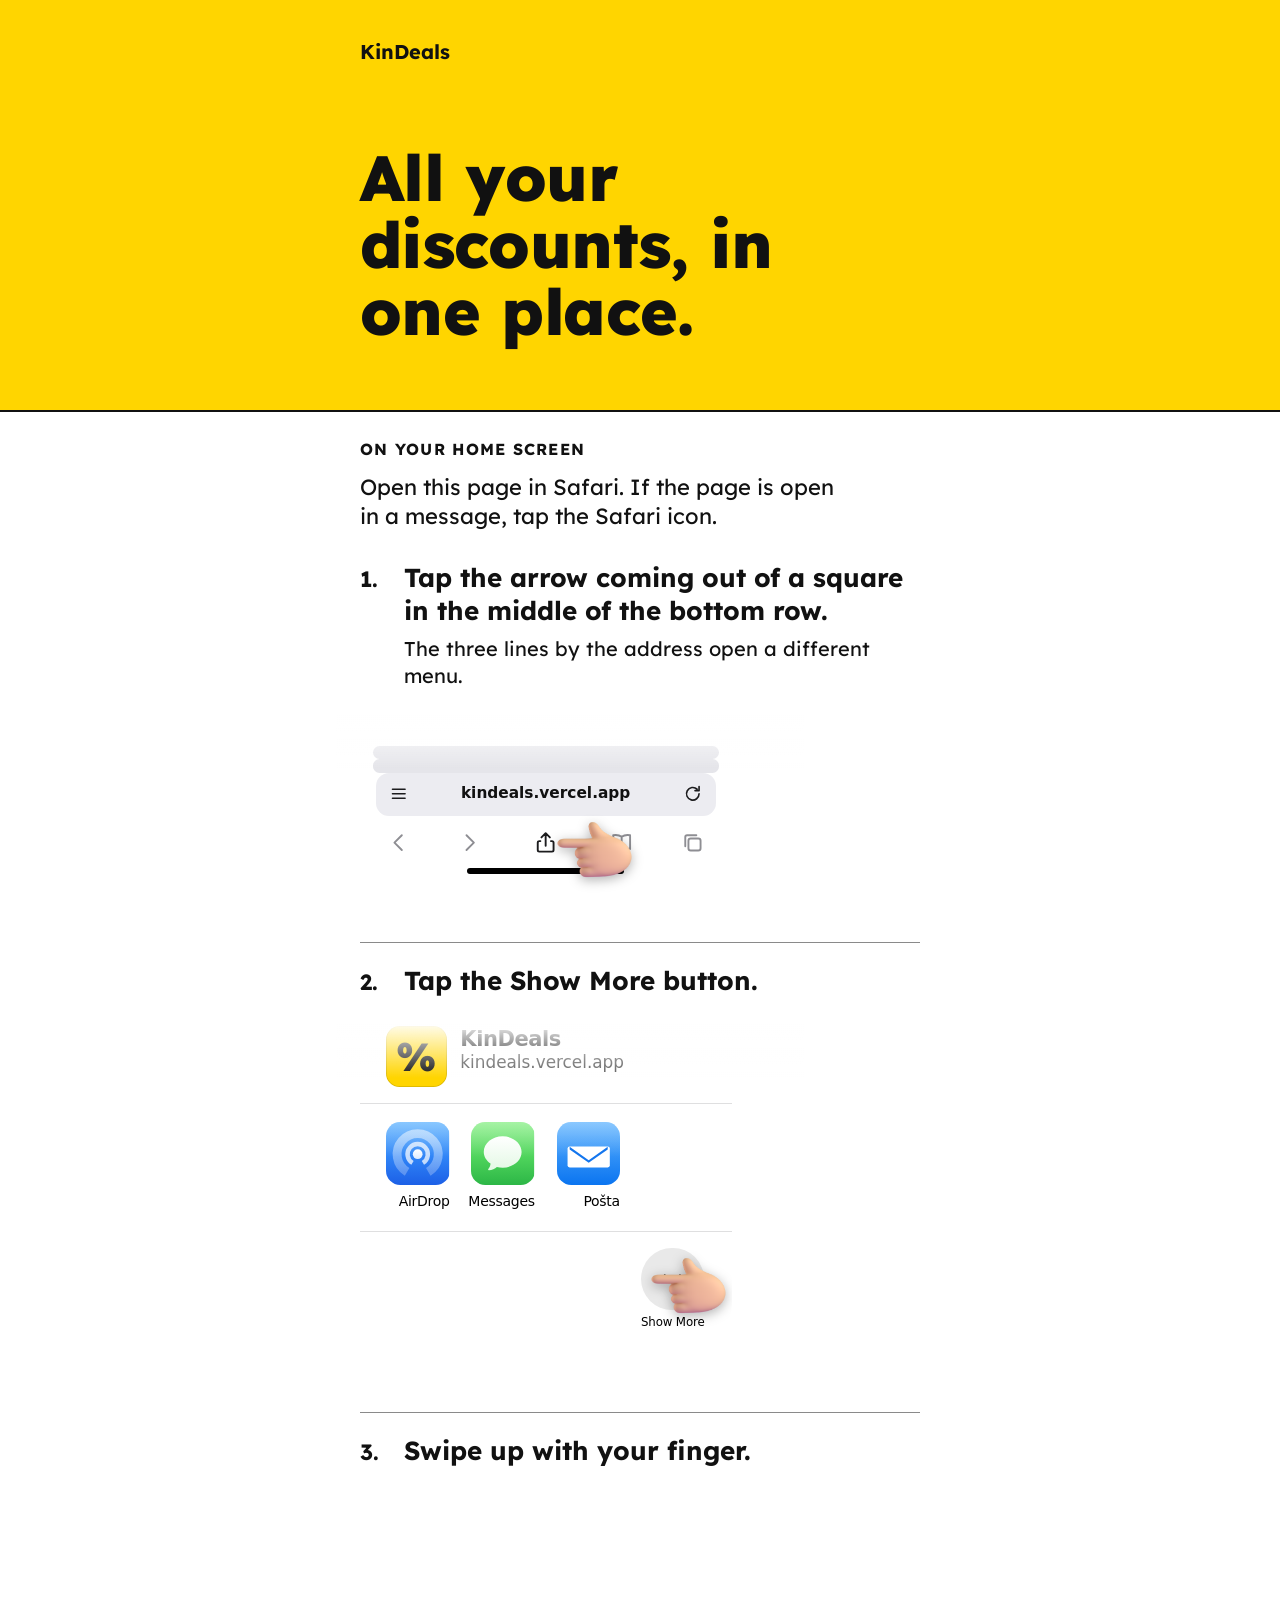
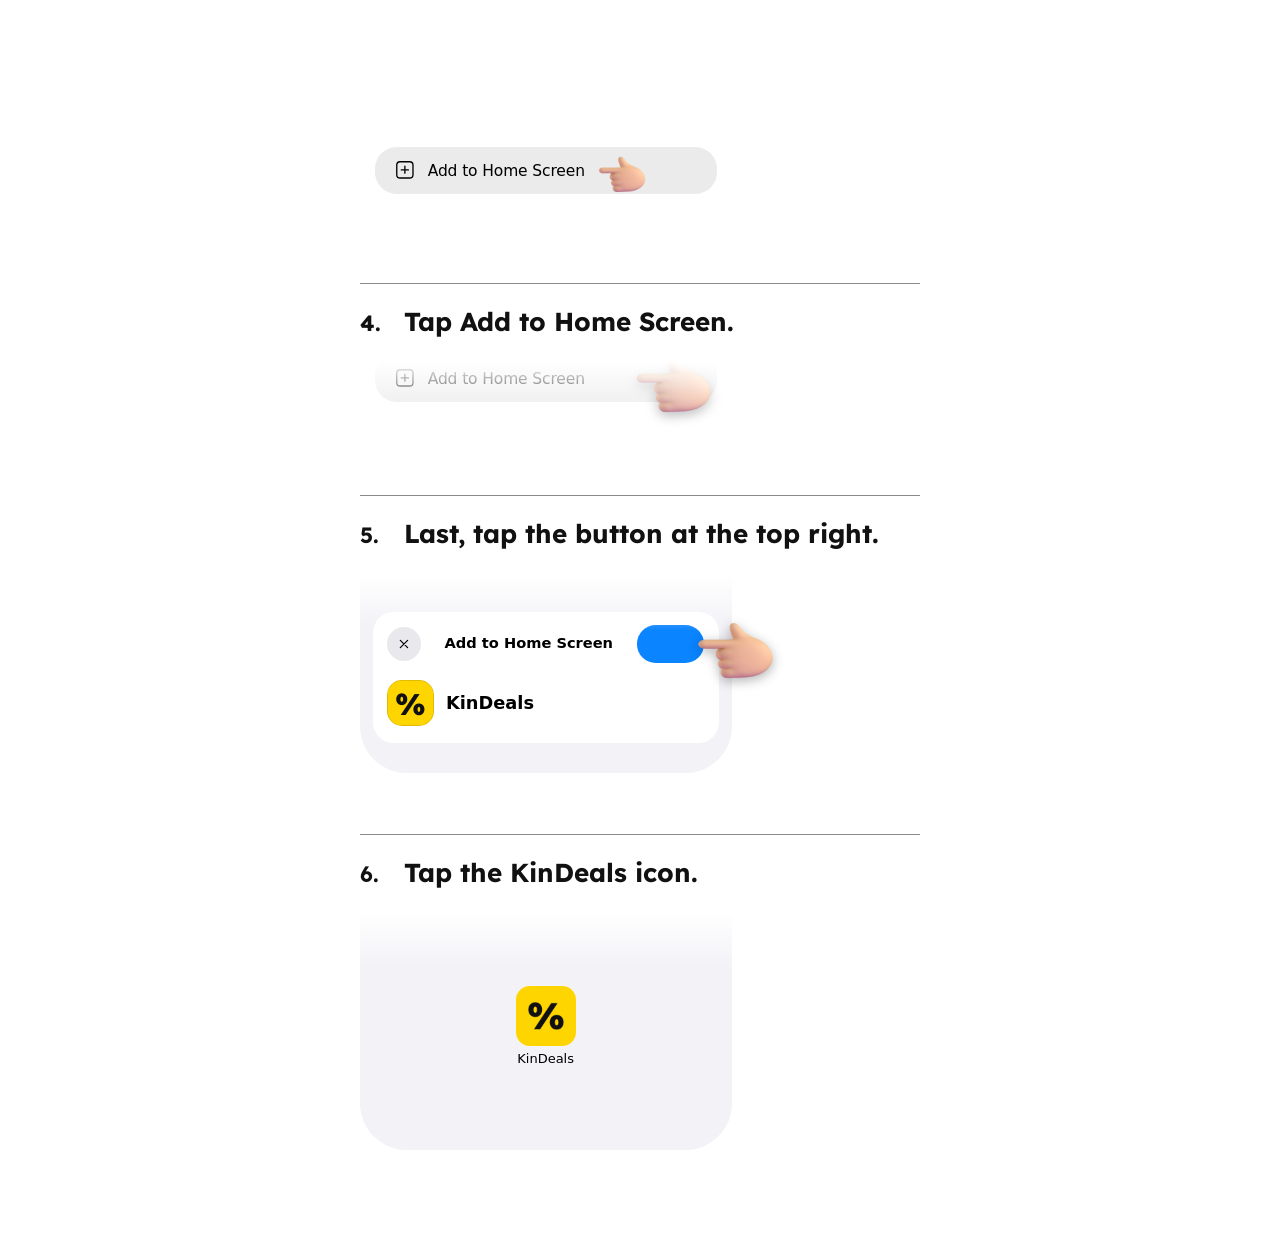
==== commit 898bb8db: "texts for 2026-11-14" ====
--- a/site/index.html
+++ b/site/index.html
@@ -23,6 +23,7 @@
 <meta name="apple-mobile-web-app-title" content="KinDeals">
 <link rel="stylesheet" href="devices.min.css">
 <link rel="stylesheet" href="look.css">
+<link rel="stylesheet" href="motion.css">
 </head>
 <body class="pitch">
 <!-- shared drawing parts. aria-hidden, so a screen reader skips them. -->
@@ -141,7 +142,7 @@
 <ol>
 
 <!-- 1. Compact bar, docs/ios-refs/ios27/step1-bar.png. No share button. -->
-<li>
+<li class="src">
 <p class="say">Tapni tri črte ob naslovu.</p>
 <p class="aside">V meniju tapni Deljenje.</p>
 <div class="pic d y" aria-hidden="true"><div class="cv"><div class="ph bot y1">
@@ -156,6 +157,52 @@
   </div>
   <div class="hind"></div>
 </div></div></div>
+<div class="i27">
+<div class="step m-tap" data-hold="2800">
+<p class="line">Tapni puščico iz kvadratka na sredini spodnje vrstice.</p>
+<p class="note">Tri črte ob naslovu odprejo drug meni.</p>
+<div class="pic d y"><div class="cv"><div class="ph bot tray">
+<div class="ln"></div><div class="ln s"></div>
+<div class="pill"><svg class="i"><use href="#i-lines"/></svg><span class="dom">kindeals.vercel.app</span><svg class="i"><use href="#i-reload"/></svg></div>
+<div class="tools"><svg class="i"><use href="#i-back"/></svg><svg class="i"><use href="#i-fwd"/></svg><span class="share tap"><svg class="i"><use href="#i-share"/></svg></span><svg class="i"><use href="#i-book"/></svg><svg class="i"><use href="#i-tabs"/></svg></div>
+<div class="hind"></div>
+</div></div></div>
+</div>
+<div class="step m-tap" data-hold="2800">
+<p class="line">Tapni gumb Prikaži več.</p>
+<div class="pic d y"><div class="cv"><div class="ph bot y2 sheet m-rise"><div class="m-sheet">
+<div class="people"></div>
+<div class="pv"><i class="ic4"><svg><use href="#a-kin"/></svg></i><div class="n"><span>KinDeals</span><small>kindeals.vercel.app</small></div></div>
+<div class="apps"><span class="ap"><i class="ic"><svg><use href="#a27-air"/></svg></i><span>AirDrop</span></span><span class="ap"><i class="ic"><svg><use href="#a27-msg"/></svg></i><span>Sporočila</span></span><span class="ap"><i class="ic"><svg><use href="#a27-mail"/></svg></i><span>Pošta</span></span></div>
+<div class="acts"><span class="ap tap"><i class="chev"><svg class="i"><use href="#i26-down"/></svg></i><span>Prikaži več</span></span></div>
+</div></div></div></div>
+</div>
+<div class="step" data-hold="2400">
+<p class="line">Povleci s prstom navzgor.</p>
+<div class="pic d y"><div class="cv"><div class="ph bot sheet m-grow"><div class="m-sheet m-scroll y3">
+<div class="m-list"><div class="sp"></div><div class="grp"><div class="r addrow"><svg class="i"><use href="#i27-plus"/></svg><span>Dodaj na domači zaslon</span></div></div></div>
+<div class="m-hand"></div><div class="m-from"></div><div class="m-to"></div>
+</div></div></div></div>
+</div>
+<div class="step m-tap" data-hold="2800">
+<p class="line">Tapni Dodaj na domači zaslon.</p>
+<div class="pic d y"><div class="cv"><div class="ph bot sheet y3">
+<div class="grp"><div class="r tap addrow"><svg class="i"><use href="#i27-plus"/></svg><span>Dodaj na domači zaslon</span></div></div>
+</div></div></div>
+</div>
+<div class="step m-tap" data-hold="2800">
+<p class="line">Na koncu tapni gumb zgoraj desno.</p>
+<div class="pic d y"><div class="cv"><div class="ph top card m-card"><div class="m-panel">
+<div class="hd"><span class="x"><svg class="i"><use href="#i-x"/></svg></span><b>Dodaj na domači zaslon</b><span class="go tap"></span></div>
+<div class="band"><i class="ic4"><svg><use href="#a-kin"/></svg></i><span class="nm">KinDeals</span></div>
+</div></div></div></div>
+</div>
+<div class="step" data-hold="2000">
+<p class="line">Tapni ikono KinDeals.</p>
+<div class="pic d y"><div class="cv"><div class="ph home m-pop"><div class="m-icon"></div><span class="kd">KinDeals</span></div></div></div>
+</div>
+</div>
+<script>(function(){function go(){var r=document.getElementById("setup"),n=r&&r.querySelector(".i27"),o=r&&r.querySelector("ol"),s,m,i,li,h,e;if(!n||!o||r.getAttribute("data-i27"))return;var sym=document.getElementById("a27-air");if(sym&&sym.ownerSVGElement)r.insertBefore(sym.ownerSVGElement,o);s=n.querySelectorAll(".step");m=[];for(i=0;i<s.length;i++){li=document.createElement("li");li.className=s[i].className.replace("step","").replace(/^\s+|\s+$/g,"");h=s[i].getAttribute("data-hold");if(h)li.setAttribute("data-hold",h);e=s[i].querySelector(".line");if(e)e.className="say";e=s[i].querySelector(".note");if(e)e.className="aside";while(s[i].firstChild)li.appendChild(s[i].firstChild);m.push(li)}while(o.firstChild)o.removeChild(o.firstChild);for(i=0;i<m.length;i++)o.appendChild(m[i]);if(r.className.indexOf("i27-go")<0)r.className+=(r.className?" ":"")+"i27-go";r.setAttribute("data-i27","1")}if(document.readyState==="loading")document.addEventListener("DOMContentLoaded",go);else go()})();</script>
 </li>
 
 <!-- 2. Open sheet, docs/ios-refs/ios27/step2-sheet.png. Prikaži manj. -->
--- a/site/look.css
+++ b/site/look.css
@@ -242,15 +242,11 @@
   padding: 0 var(--side) calc(56px + env(safe-area-inset-bottom));
 }
 
-/* The top bar of an open store: a yellow strip that stays at the top of the screen, with the
-   back button at its right end. A stuck section name lies in the same strip, left of the button,
-   so there is one bar, not two (Aleksej asked for a back button that is always there, 11 Nov 2026).
-   6, 62, 68, 10 and 150 below are guesses from the button's 56px height and its 130px width, measured
-   in Chromium at 390 wide, 11 Nov 2026; not tried on her phone. */
+/* Open-store top bar: yellow strip, back button at the right, stuck section name on the left, one bar (Aleksej asked for a back button that is always there, 11 Nov 2026). 6, 62, 68, 10 and 150 are guesses from the 56px button and its 130px width, measured in Chromium at 390 wide, 11 Nov 2026; not tried on her phone. */
 #back {
   position: sticky;
   top: 6px;
-  z-index: 1; /* above the bar and the stuck section names */
+  z-index: 3; /* above the yellow bar and a stuck section name */
   display: block;
   min-height: 56px;
   margin: 6px 0 -62px auto; /* takes no room of its own: it lies on #bar, which follows it */
@@ -265,6 +261,7 @@
   display: block;
   position: sticky;
   top: 0;
+  z-index: 2;
   height: 68px; /* 6 + the button's 56 + 6 */
   margin: 0 calc(-1 * var(--side));
   background: var(--tag);
@@ -324,6 +321,7 @@
 .greeting + .group { margin-top: 0; }
 .section {
   position: sticky; /* she can see which section she is in */
+  z-index: 2;
   top: 10px; /* a one-line name (48px tall) sits in the middle of the 68px bar */
   margin: 0 calc(-1 * var(--side));
   padding: 12px calc(var(--side) + 150px) 12px var(--side); /* the right side is left free for the back button */
@@ -333,9 +331,19 @@
   font-weight: 700;
   letter-spacing: 0.06em;
 }
+.later{margin:0 calc(-1 * var(--side));padding:12px calc(var(--side) + 150px) 12px var(--side);background:var(--tag);font-size:20px;line-height:1.2;font-weight:700;letter-spacing:0.06em}
 .deal { padding: 14px 0; border-bottom: 1px solid var(--rule); overflow-wrap: break-word; }
 .deal:last-child { border-bottom: 0; }
 .note { margin-top: 32px; padding-top: 20px; border-top: 2px solid var(--ink); line-height: 1.35; }
+/* A closed or early day. Same size as a deal line (the body size), not a section heading. */
+.closed-day {
+  margin: 0;
+  padding: 14px 0;
+  font-size: var(--line);
+  font-weight: 400;
+  line-height: 1.35;
+  overflow-wrap: break-word;
+}
 
 /* Tick rows on preview.html. Sizes are the Design guesses, 12 Nov 2026, until seen on a phone.
    12px beside the tick, the check's place, and the 140px under the list are guesses too. */
@@ -788,23 +796,16 @@
 #setup .fr .y1 { padding-top: 3.3em; }
 #setup .fr .y2 { padding-top: 3em; }
 #setup .fr .y3 .cut { padding-top: 2em; }
-/* Step 3's sheet, measured off docs/ios-refs/ios27/step2-sheet.png (12 Nov 2026).
-   The screen in that file is x 22–466, 445px wide. This drawing's screen is 19.84em,
-   so 1em is 22.43px of the photo. Sampled, not guessed:
-   sheet #fff; groups #ebebeb, inset 18px (0.80em), corner meeting the top at 26px (1.16em);
-   row pitch 57px (2.54em); gap between the groups 22px (0.98em);
-   divider 1px #d4d4d5, from the words (x 103, 2.85em into the group) to 18px short of the right;
-   row cap 13px and x-height 10px, so the size is 0.827em, weight 400, #000,
-   tracking -0.008em. The face is Inter here, listed before -apple-system,
-   because -apple-system on this machine is Noto Sans; a phone has no Inter,
-   so -apple-system there is SF Pro;
-   the baseline is 36px down the 57px row, so the words are shifted 0.089em;
-   the words start 65px (2.90em) into the group;
-   the small icons are centered 36.5px in, in a 26px box, stroke 1.6px;
-   round actions 75px (3.34em), fill #e9e9e9, 33px (1.47em) in from the screen,
-   label cap 10px (0.63em), 10px under the circle, 32px from the two-line labels to the group.
-   The four glyphs are drawn in the photo's pixels: copy 30×38, bookmark 23×36,
-   glasses 50×19, chevron 29×16, each stroke 2px. */
+/* Step 3, measured off docs/ios-refs/ios27/step2-sheet.png (12 Nov 2026).
+   Screen is 19.84em; 1em = 22.43px of the 445px photo.
+   Sampled: #fff; groups #ebebeb, inset 18px (0.80em), corner 26px (1.16em);
+   row 57px (2.54em); gap 22px (0.98em); divider 1px #d4d4d5 from x 103 (2.85em)
+   to 18px short of the right; cap 13px, x-height 10px = 0.827em, weight 400,
+   #000, tracking -0.008em. Inter precedes -apple-system (Noto Sans here, SF Pro
+   on a phone). Baseline 36/57px, words +0.089em, start 65px (2.90em) in.
+   Icons at 36.5px, 26px box, stroke 1.6px. Rounds 75px (3.34em) #e9e9e9,
+   33px (1.47em) in; label cap 10px (0.63em), 10px under, 32px to the group.
+   Glyph px: copy 30x38, bookmark 23x36, glasses 50x19, chevron 29x16, stroke 2. */
 #setup .fr .y3 {
   padding: 0 0.8em 0;
   background: #fff;
@@ -1058,3 +1059,41 @@
 #setup .fr .y2 .acts .ap > span{position:absolute;left:50%;top:calc(3.58 * var(--u));transform:translateX(-50%);width:max-content;max-width:calc(4.35 * var(--u));font-size:calc(0.63 * var(--u));font-weight:400;line-height:1.28;letter-spacing:-0.012em;color:#000;text-align:center;white-space:normal;overflow:visible;text-overflow:clip;}
 #setup .fr .y2 .acts .tap{margin:0;}
 #setup .fr .y2 .hind{margin-top:0.85em;}
+#setup:not(.i27-go)>ol>li.src{list-style:none}
+#setup:not(.i27-go)>ol>li.src>.say,#setup:not(.i27-go)>ol>li.src>.aside,#setup:not(.i27-go)>ol>li.src>.pic{display:none}
+#setup:not(.i27-go)>ol>li.src~li{display:none}
+#setup .i27 .step{display:list-item;margin:.85em 0 .2em 1.3em}
+#setup .tray{background:#fff;border-radius:0 0 2.2em 2.2em;padding:2.2em .7em .35em}
+#setup .tray .pill{display:flex;align-items:center;gap:.4em;height:2.3em;margin:0 .15em;padding:0 .65em;background:#ececf1;border-radius:.7em}
+#setup .tray .pill .i{width:1.15em;height:1.15em;color:#1c1c1e}
+#setup .tray .dom{flex:1;min-width:0;text-align:center;font-size:.82em;font-weight:650;color:#111}
+#setup .tray .tools{display:flex;justify-content:space-between;align-items:center;margin:.5em .7em .1em;color:#8e8e93}
+#setup .tray .tools .i{width:1.35em;height:1.35em}
+#setup .tray .share{width:1.9em;height:1.9em;display:grid;place-items:center;color:#1c1c1e}
+#setup .tray .hind{margin-top:.4em}
+#setup .sheet.m-rise,#setup .sheet.m-grow{height:18em;overflow:hidden;background:#fff}
+#setup .sheet .m-sheet{height:auto;background:#fff}
+#setup .sheet .m-scroll{position:absolute;left:0;right:0;bottom:0;height:15em;overflow:hidden}
+#setup .sheet .sp{height:11em}
+#setup .sheet .m-hand{width:2.6em;height:2.1em;margin:0;border-radius:0;background:url("hand.png") no-repeat 0 0/100% 100%;top:auto;bottom:1.4em;left:64%}
+#setup .sheet .m-from,#setup .sheet .m-to{height:100%;background:transparent}
+#setup .sheet.y2 .acts .tap{grid-column:4}
+#setup .sheet.y2 .tap::after{content:"";left:calc(100% - var(--u)*2.9);top:50%;transform:translateY(-36.7%)}
+#setup .sheet.y2 .tap>span::after{content:none}
+/* (guess, D6) rise ends by 1200ms of the 2800ms hold */
+#setup.guide-loop .m-rise .m-sheet{animation-timing-function:cubic-bezier(0, 1.15, 0.15, 1)}
+#setup .ph.sheet.y3{padding:0 .8em 1.7em}
+#setup .ph.sheet.y3 .addrow.tap::after{left:calc(100% - var(--u) * 4.35)}
+#setup .card.m-card{height:auto;overflow:visible;min-height:11em;background:#f2f2f7;padding:2.4em .7em 1.1em}
+#setup .card .m-panel{position:relative;left:auto;right:auto;bottom:auto;height:auto;display:flex;flex-direction:column;align-items:stretch;gap:.85em;background:#fff;border-radius:1.1em;padding:.7em .75em .85em}
+#setup .card .hd{display:flex;align-items:center;gap:.45em;width:100%}
+#setup .card .x{width:1.8em;height:1.8em;border-radius:50%;background:#e8e8ed;display:grid;place-items:center;flex:none}
+#setup .card .x .i{width:.85em;height:.85em}
+#setup .card .hd b{flex:1;min-width:0;text-align:center;font-size:.78em;font-weight:600;line-height:1.15}
+#setup .card .go{flex:none;width:3.6em;height:2em;border-radius:1em;background:#0a84ff}
+#setup .card .band{display:flex;align-items:center;gap:.65em;min-height:2.6em}
+#setup .card .ic4{width:2.5em;height:2.5em}
+#setup .card .nm{font-size:.95em;font-weight:600}
+#setup .home.m-pop{height:auto;overflow:visible;min-height:13em;background:#f2f2f7;text-align:center;padding-top:3em}
+#setup .home .m-icon{background:#ffd500 url("icon-180.png") center/cover no-repeat}
+#setup .home .kd{display:block;margin-top:.35em;font-size:13px;color:#000}
--- a/site/motion.css
+++ b/site/motion.css
@@ -0,0 +1,51 @@
+/* motion: start */
+/* (guess) tap 2800, sheet rise 1200, swipe 2400, Add card 2800, Home Screen 2000 */
+.m-rise, .m-grow, .m-scroll, .m-card, .m-pop { position: relative; height: 140px; overflow: hidden; }
+.m-sheet, .m-panel { position: absolute; left: 0; right: 0; bottom: 0; background: #fff; }
+.m-rise .m-sheet { height: 100px; }
+.m-grow .m-sheet { height: 220px; }
+.m-card .m-panel { left: 16px; right: 16px; bottom: 10px; height: 70px; }
+.m-pop .m-icon { width: 60px; height: 60px; margin: 24px auto 0; background: #ffd500; border-radius: 14px; }
+.m-scroll .m-row { height: 36px; background: #eee; }
+.m-hand { position: absolute; left: 50%; top: 72px; width: 28px; height: 28px; margin-left: -14px; border-radius: 50%; background: #222; }
+.m-from, .m-to { position: absolute; left: 0; right: 0; top: 0; height: 140px; overflow: hidden; background: #fff; opacity: 0; pointer-events: none; }
+.guide-loop .m-rise .m-sheet,
+.guide-loop .m-grow .m-sheet,
+.guide-loop .m-scroll .m-list,
+.guide-loop .m-scroll .m-hand,
+.guide-loop .m-card .m-panel,
+.guide-loop .m-pop .m-icon {
+  animation-name: var(--m-name);
+  animation-duration: var(--guide-cycle);
+  animation-delay: var(--guide-delay, 0ms);
+  animation-timing-function: linear;
+  animation-iteration-count: infinite;
+  animation-fill-mode: both;
+}
+@keyframes m-rise-up { 0% { transform: translateY(110px); } 100% { transform: translateY(0); } }
+@keyframes m-grow-up { 0% { transform: translateY(80px); } 100% { transform: translateY(0); } }
+@keyframes m-list-up { 0% { transform: translateY(0); } 100% { transform: translateY(-72px); } }
+@keyframes m-hand-up { 0% { transform: translateY(0); } 100% { transform: translateY(-72px); } }
+@keyframes m-card-up { 0% { transform: translateY(90px); } 100% { transform: translateY(0); } }
+@keyframes m-pop-in { 0% { transform: scale(0.4); opacity: 0; } 100% { transform: scale(1); opacity: 1; } }
+@keyframes m-fade-in { 0% { opacity: 0; } 100% { opacity: 1; } }
+@keyframes m-fade-out { 0% { opacity: 1; } 100% { opacity: 0; } }
+@media (prefers-reduced-motion: reduce) {
+  .guide-loop .m-rise .m-sheet,
+  .guide-loop .m-grow .m-sheet,
+  .guide-loop .m-card .m-panel,
+  .guide-loop .m-pop .m-icon { animation-name: var(--m-fade, m-fade-in); transform: none; }
+  .guide-loop .m-scroll .m-list,
+  .guide-loop .m-scroll .m-hand { animation-name: none; transform: none; }
+  .guide-loop .m-from,
+  .guide-loop .m-to {
+    animation-duration: var(--guide-cycle);
+    animation-delay: var(--guide-delay, 0ms);
+    animation-timing-function: linear;
+    animation-iteration-count: infinite;
+    animation-fill-mode: both;
+  }
+  .guide-loop .m-from { animation-name: var(--m-out, m-fade-out); }
+  .guide-loop .m-to { animation-name: var(--m-in, m-fade-in); }
+}
+/* motion: end */
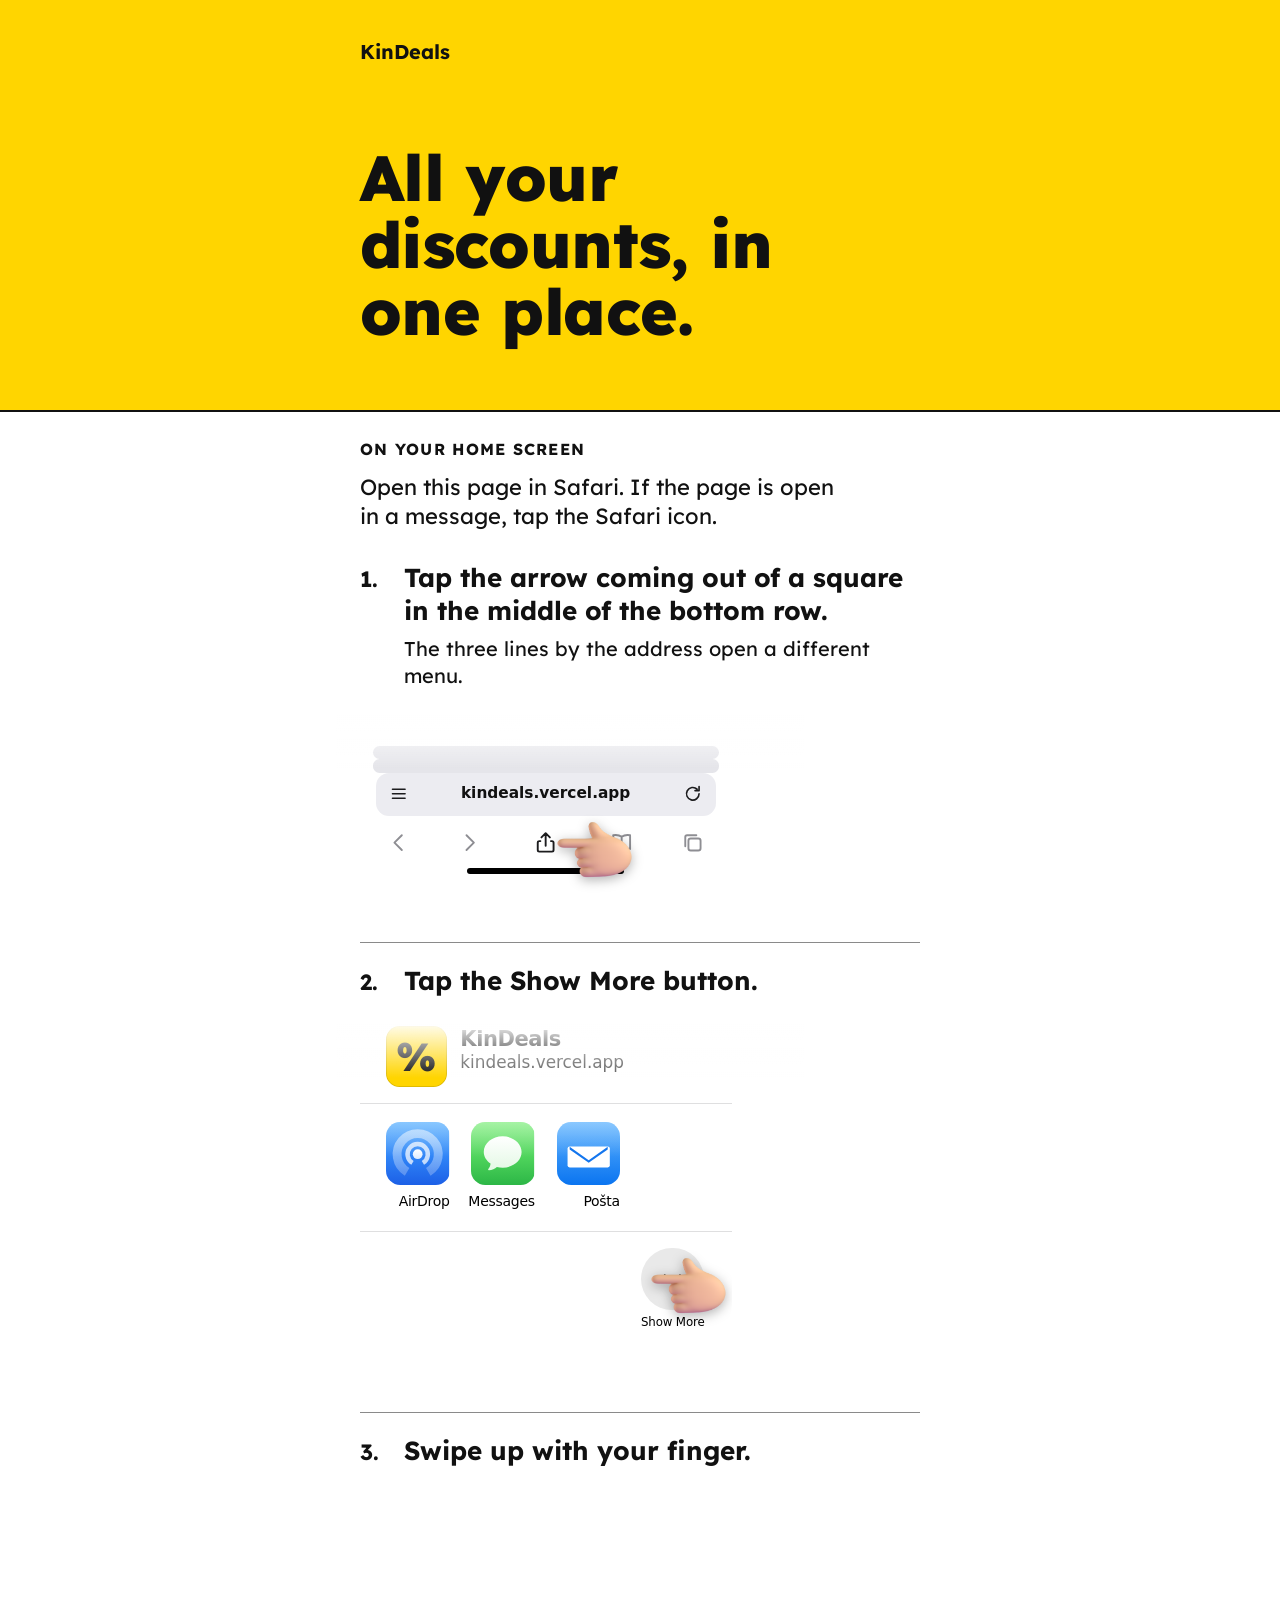
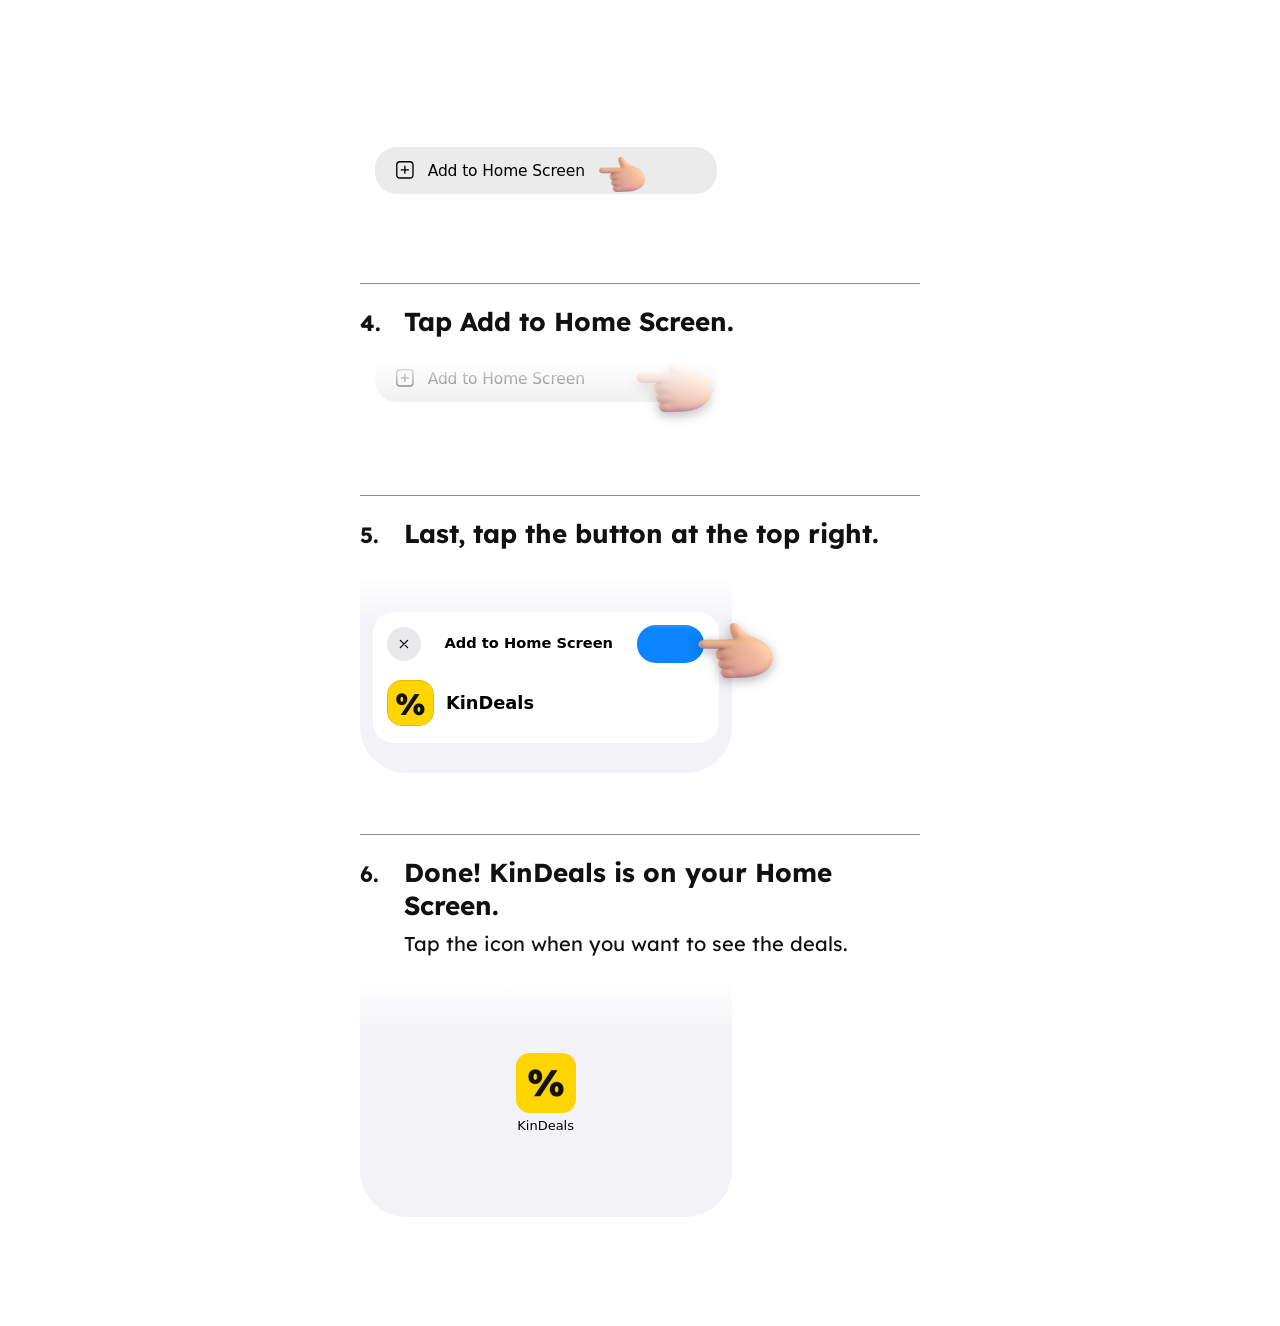
==== commit 126b3e25: "Sync the KinDeals page from cf2a0fef0175" ====
--- a/site/index.html
+++ b/site/index.html
@@ -132,7 +132,7 @@
 <section class="setup" id="kd-go" hidden>
 <div class="kd-install" id="kd-offer">
 <button type="button" class="kd-install-btn">Dodaj na domači zaslon</button>
-<p class="kd-install-note">Doda ikono KinDeals na zaslon. Nato tapni ikono.</p>
+<p class="kd-install-note">Na zaslon doda ikono KinDeals. Nato tapni ikono.</p>
 <p class="kd-install-note" id="kd-hint" hidden>Tapni ⋮ zgoraj desno. Nato tapni Namesti aplikacijo.</p>
 </div>
 </section>
@@ -158,7 +158,7 @@
   <div class="hind"></div>
 </div></div></div>
 <div class="i27">
-<div class="step m-tap" data-hold="2800">
+<div class="step" data-hold="2000">
 <p class="line">Tapni puščico iz kvadratka na sredini spodnje vrstice.</p>
 <p class="note">Tri črte ob naslovu odprejo drug meni.</p>
 <div class="pic d y"><div class="cv"><div class="ph bot tray">
@@ -168,7 +168,7 @@
 <div class="hind"></div>
 </div></div></div>
 </div>
-<div class="step m-tap" data-hold="2800">
+<div class="step" data-hold="2400">
 <p class="line">Tapni gumb Prikaži več.</p>
 <div class="pic d y"><div class="cv"><div class="ph bot y2 sheet m-rise"><div class="m-sheet">
 <div class="people"></div>
@@ -184,21 +184,22 @@
 <div class="m-hand"></div><div class="m-from"></div><div class="m-to"></div>
 </div></div></div></div>
 </div>
-<div class="step m-tap" data-hold="2800">
+<div class="step" data-hold="1500">
 <p class="line">Tapni Dodaj na domači zaslon.</p>
 <div class="pic d y"><div class="cv"><div class="ph bot sheet y3">
 <div class="grp"><div class="r tap addrow"><svg class="i"><use href="#i27-plus"/></svg><span>Dodaj na domači zaslon</span></div></div>
 </div></div></div>
 </div>
-<div class="step m-tap" data-hold="2800">
+<div class="step" data-hold="2400">
 <p class="line">Na koncu tapni gumb zgoraj desno.</p>
 <div class="pic d y"><div class="cv"><div class="ph top card m-card"><div class="m-panel">
 <div class="hd"><span class="x"><svg class="i"><use href="#i-x"/></svg></span><b>Dodaj na domači zaslon</b><span class="go tap"></span></div>
 <div class="band"><i class="ic4"><svg><use href="#a-kin"/></svg></i><span class="nm">KinDeals</span></div>
 </div></div></div></div>
 </div>
-<div class="step" data-hold="2000">
-<p class="line">Tapni ikono KinDeals.</p>
+<div class="step" data-hold="3400">
+<p class="line">Končano! KinDeals je na domačem zaslonu.</p>
+<p class="note">Tapni ikono, ko želiš videti popuste.</p>
 <div class="pic d y"><div class="cv"><div class="ph home m-pop"><div class="m-icon"></div><span class="kd">KinDeals</span></div></div></div>
 </div>
 </div>
@@ -207,8 +208,8 @@
 
 <!-- 2. Open sheet, docs/ios-refs/ios27/step2-sheet.png. Prikaži manj. -->
 <li>
-<p class="say">Vidiš Prikaži manj.</p>
-<p class="aside">Je desni okrogli gumb, s puščico navzgor.</p>
+<p class="say">Zdaj vidiš Prikaži manj.</p>
+<p class="aside">To je desni okrogli gumb s puščico navzgor.</p>
 <div class="pic d y" aria-hidden="true"><div class="cv"><div class="ph bot y2">
   <svg width="0" height="0" style="position:absolute" aria-hidden="true" focusable="false">
     <defs>
@@ -253,7 +254,7 @@
      as on her phone. -->
 <li>
 <p class="say">Pomakni se navzdol. Tapni Dodaj na domači zaslon.</p>
-<p class="aside">Je zadnja vrstica v sivem okvirju, pod Poišči na strani.</p>
+<p class="aside">To je zadnja vrstica v sivem okvirju, pod vrstico Poišči na strani.</p>
 <div class="pic d y" aria-hidden="true"><div class="cv"><div class="ph bot y3">
   <div class="acts">
     <span class="ap"><i class="chev"><svg class="i"><use href="#i27-copy"/></svg></i><span>Kopiraj</span></span>
@@ -284,15 +285,7 @@
 </ol>
 </section>
 
-<!-- The same guide for iOS 26 Safari. install.js shows this section, and hides the one above, when
-     Safari on an iPhone says Version/26. Drawn from English photos of iOS 26 and 26.2 (MacRumors
-     20 Aug 2025, iDownloadBlog 17 Jun 2025, a Google developer forum post 19 Feb 2026). Nobody has
-     checked it on an iOS 26 phone. No Slovenian iOS 26 screen was seen: a Slovenian word is drawn
-     where her iOS 27 phone shows the same row; Deli and Dodaj are guesses. The photos are of dark
-     screens; the drawings are light, like the iOS 27 ones (guess). English lives in setup-lang.js.
-     Each drawing lies in the screen of a drawn iPhone (devices.min.css, the iPhone 14 Pro of
-     picturepan2/devices.css, MIT), cropped to the end of the phone the step happens at. The hand is
-     hand.png (Microsoft Fluent UI Emoji, MIT). Aleksej asked for both, 11 Nov 2026. -->
+<!-- iOS 26 (D2). Half-open fourth button is More, three dots, not a down chevron (COVERAGE half-open). No step taps it. The swipe grows the sheet and scrolls the list. Add card: X, the Add pill, and the web-app switch on. "Odpri kot spletno aplikacijo" is a guess. -->
 <section class="setup framed" id="setup-ios26" hidden>
 <svg width="0" height="0" style="position:absolute" aria-hidden="true" focusable="false">
   <symbol id="i-dots" viewBox="0 0 24 24"><path stroke-width="3" d="M5 12h.01M12 12h.01M19 12h.01"/></symbol>
@@ -322,15 +315,9 @@
 <p class="where">Odpri to stran v Safariju. Če je stran odprta v sporočilu, tapni ikono Safari.</p>
 <ol>
 
-<!-- 1. the bottom of Safari in the Compact layout, which iOS 26 starts with: three pieces of glass
-     floating over the page: a round back button, the address, a round button with three dots.
-     The page runs under them to the bottom of the screen. The sign at the left of the address is
-     the photos' page sign, not the three lines of iOS 27.
-     The share arrow is not in this bar; the hand points at the three dots. In the Bottom layout
-     the share arrow is in the bar, as on iOS 27; the small line says so. -->
-<li>
+<li class="m-tap" data-hold="2800">
 <p class="say">Tapni tri pike spodaj desno.</p>
-<p class="aside">Če je v spodnji vrstici puščica iz kvadratka, tapni njo in preskoči korak 2.</p>
+<p class="aside">Če je puščica iz kvadratka v spodnji vrstici, tapni jo in preskoči 2. korak.</p>
 <div class="pic d y" aria-hidden="true"><div class="cv fr dn"><div class="fone"><div class="inner"><div class="device device-iphone-14-pro"><div class="device-frame"><div class="device-screen"></div></div><div class="device-stripe"></div><div class="device-header"></div><div class="device-sensors"></div><div class="device-btns"></div><div class="device-power"></div></div></div></div>
 <div class="ph bot z1">
   <div class="ln"></div><div class="ln s"></div>
@@ -344,15 +331,9 @@
 </div></div></div>
 </li>
 
-<!-- 2. the menu that grows out of the three dots (photo of 20 Aug 2025): a glass card where the bar
-     was. Its first row has the share arrow; the hand points at it. Drawn: that row, the new-tab row
-     under the thin line, and the two signs at the foot. Left out: the two bookmark rows (one is the
-     name of the owner's own folder, the other's Slovenian is not known) and the private-tab row.
-     No Slovenian photo was seen, so every word here is a guess: Deli, Nov zavihek, Zaznamki,
-     Vsi zavihki. -->
-<li>
+<li class="m-tap" data-hold="2800">
 <p class="say">Tapni vrstico s puščico iz kvadratka.</p>
-<p class="aside">Je prva vrstica v meniju, ki se odpre.</p>
+<p class="aside">To je prva vrstica v meniju, ki se odpre.</p>
 <div class="pic d y" aria-hidden="true"><div class="cv fr dn"><div class="fone"><div class="inner"><div class="device device-iphone-14-pro"><div class="device-frame"><div class="device-screen"></div></div><div class="device-stripe"></div><div class="device-header"></div><div class="device-sensors"></div><div class="device-btns"></div><div class="device-power"></div></div></div></div>
 <div class="ph bot z2">
   <div class="ln"></div><div class="ln s"></div>
@@ -369,18 +350,12 @@
 </div></div></div>
 </li>
 
-<!-- 3. the share sheet (photo, iOS 26.2): a rounded sheet floating over the dimmed page, with the
-     page's card, the apps, then a row of four round buttons. The hand points at the last one, the
-     down arrow. The first three (copy, bookmark, reading list) are drawn without their words:
-     their Slovenian was not seen. The row of people and the other apps are left out, as in the
-     iOS 27 drawing. The photos show no line at the bottom of the screen over a sheet, so steps 3
-     and 4 draw none. -->
-<li>
-<p class="say">Tapni Prikaži več.</p>
-<p class="aside">Je zadnji okrogli gumb v vrstici, s puščico navzdol.</p>
+<li data-hold="2400">
+<p class="say">Povleci s prstom navzgor.</p>
 <div class="pic d y" aria-hidden="true"><div class="cv fr dn"><div class="fone"><div class="inner"><div class="device device-iphone-14-pro"><div class="device-frame"><div class="device-screen"></div></div><div class="device-stripe"></div><div class="device-header"></div><div class="device-sensors"></div><div class="device-btns"></div><div class="device-power"></div></div></div></div>
-<div class="ph bot dim z3">
-  <div class="sh y2">
+<div class="ph bot dim z3 m-grow">
+  <div class="sh y2 m-sheet">
+    <div class="people"></div>
     <div class="pv">
       <i class="ic4"><svg><use href="#a-kin"/></svg></i>
       <div class="n"><span>KinDeals</span><small>kindeals.vercel.app</small><b class="opt"><span>Možnosti</span><svg class="i"><use href="#i-fwd"/></svg></b></div>
@@ -388,24 +363,23 @@
     <div class="r four">
       <span class="ap"><i class="ic"><svg><use href="#a26-air"/></svg></i><span>AirDrop</span></span>
       <span class="ap"><i class="ic"><svg><use href="#a26-msg"/></svg></i><span>Sporočila</span></span>
-    </div>
-    <div class="r four acts">
+      <span class="ap"><i class="ic"><svg><use href="#a27-mail"/></svg></i><span>Pošta</span></span>
+      <span class="ap"><i class="ic"><svg><use href="#a27-notes"/></svg></i><span>Zapiski</span></span>
+    </div>
+    <div class="r four acts half">
       <span class="ap"><i class="chev"><svg class="i"><use href="#i-copy"/></svg></i></span>
       <span class="ap"><i class="chev"><svg class="i"><use href="#i-ribbon"/></svg></i></span>
       <span class="ap"><i class="chev"><svg class="i"><use href="#i-glasses"/></svg></i></span>
-      <span class="ap tap"><i class="chev"><svg class="i"><use href="#i26-down"/></svg></i><span>Prikaži več</span></span>
-    </div>
-  </div>
-</div></div></div>
-</li>
-
-<!-- 4. the same sheet, opened and scrolled: it fills the screen, with grey boxes of rows inside it.
-     The photos show the same rows in the same order as her iOS 27 list (favourites, quick note,
-     find on page, the home screen row, then markup and print), so the words are the iOS 27 ones.
-     Each row is one line, as in the photos. -->
-<li>
-<p class="say">Pomakni se navzdol. Tapni Dodaj na domači zaslon.</p>
-<p class="aside">Je zadnja vrstica v sivem okvirju, pod Poišči na strani.</p>
+      <span class="ap"><i class="chev"><svg class="i"><use href="#i-dots"/></svg></i></span>
+    </div>
+    <div class="m-scroll"><div class="m-list"><div class="sp"></div><div class="grp"><div class="r addrow"><svg class="i"><use href="#i-plus"/></svg><span>Dodaj na domači zaslon</span></div></div></div><div class="m-hand"></div><div class="m-from"></div><div class="m-to"></div></div>
+  </div>
+</div></div></div>
+</li>
+
+<li class="m-tap" data-hold="2800">
+<p class="say">Tapni Dodaj na domači zaslon.</p>
+<p class="aside">To je zadnja vrstica v sivem okvirju, pod vrstico Poišči na strani.</p>
 <div class="pic d y" aria-hidden="true"><div class="cv fr dn"><div class="fone"><div class="inner"><div class="device device-iphone-14-pro"><div class="device-frame"><div class="device-screen"></div></div><div class="device-stripe"></div><div class="device-header"></div><div class="device-sensors"></div><div class="device-btns"></div><div class="device-power"></div></div></div></div>
 <div class="ph bot dim z4">
   <div class="sh y3">
@@ -423,18 +397,12 @@
 </div></div></div>
 </li>
 
-<!-- 5. the top of the last sheet (photos of 17 Jun and 20 Aug 2025): a round glass close button, the
-     title, and the blue button at the top right; under them a band with the icon, its name and
-     its address. The hand points at the blue button. The title is written as the row she just
-     tapped, and the button as Dodaj (guess: not seen in Slovenian). The web-app switch under the
-     band is on in both photos; its Slovenian name was not seen, so the drawing ends above it:
-     the phone fades into the page under the band. The status bar is left out. -->
-<li>
+<li class="m-tap" data-hold="2800">
 <p class="say">Na koncu tapni Dodaj zgoraj desno.</p>
-<p class="aside">Je moder gumb.</p>
+<p class="aside">To je moder gumb.</p>
 <div class="pic d y" aria-hidden="true"><div class="cv fr up"><div class="fone"><div class="inner"><div class="device device-iphone-14-pro"><div class="device-frame"><div class="device-screen"></div></div><div class="device-stripe"></div><div class="device-header"></div><div class="device-sensors"></div><div class="device-btns"></div><div class="device-power"></div></div></div></div>
-<div class="ph top dim z5">
-  <div class="sh">
+<div class="ph top dim z5 m-card">
+  <div class="sh m-panel">
     <div class="hd">
       <span class="gl rnd"><svg class="i"><use href="#i-x"/></svg></span>
       <b>Dodaj na domači zaslon</b>
@@ -444,8 +412,13 @@
       <i class="ic4"><svg><use href="#a-kin"/></svg></i>
       <div class="n"><span>KinDeals<i class="clr"><svg class="i"><use href="#i-x"/></svg></i></span><small>https://kindeals.vercel.app/</small></div>
     </div>
-  </div>
-</div></div></div>
+    <div class="web"><span>Odpri kot spletno aplikacijo</span><i></i></div>
+  </div>
+</div></div></div>
+</li>
+<li data-hold="2000">
+<p class="say">Tapni ikono KinDeals.</p>
+<div class="pic d y" aria-hidden="true"><div class="cv"><div class="ph home m-pop"><div class="m-icon"></div><span class="kd">KinDeals</span></div></div></div>
 </li>
 
 </ol>
@@ -483,34 +456,42 @@
 </ol>
 </section>
 
-<!-- iOS 17 Safari. install.js shows this when an iPhone's Safari says Version/17.
-     Apple's guide (iph42ab2f3a7): on the Bottom or Top tab layout, tap Share, scroll the list,
-     tap the home-screen row, tap Add. iOS 17's default is that Tab Bar, so Share is the middle
-     sign of the bottom row. There is no three-dots step and no Prikaži več step; those are iOS 26.
-     The sign left of the address is AA, the control iOS 18 replaced. The rows beside
-     Dodaj na domači zaslon are the iOS 27 photo order (guess: no iOS 17 photo is in the repo).
-     Prekliči is the usual Slovenian for Cancel (guess: this sheet was not seen on a phone).
-     Not checked on an iOS 17 phone. The frame and the hand are the iOS 26 ones. -->
+<!-- iOS 17 Safari, steps 1–2 from docs/ios-refs/ios17. The frame and hand are the iOS 26 ones. -->
 <section class="setup framed" id="setup-ios17" hidden>
+<svg width="0" height="0" style="position:absolute" aria-hidden="true" focusable="false">
+  <symbol id="i-lock" viewBox="0 0 24 24"><rect x="5" y="11" width="14" height="9" rx="2"/><path d="M8 11V8a4 4 0 0 1 8 0v3"/></symbol>
+  <!-- iOS 17/18 signs only. Shared symbols stay, so iOS 26 and 27 do not change. -->
+  <symbol id="i17-back" viewBox="0 0 24 24"><path d="M15.4 5.9 8.6 12l6.8 6.1"/></symbol>
+  <symbol id="i17-fwd" viewBox="0 0 24 24"><path d="M8.6 5.9 15.4 12l-6.8 6.1"/></symbol>
+  <symbol id="i17-share" viewBox="0 0 24 24"><path d="M11.82 3.48v11.59M9.02 6.89 11.82 3.48l2.81 3.41M14.63 8.59H16.74a1.75 1.7 0 0 1 1.75 1.7v8.53a1.75 1.7 0 0 1-1.75 1.7H7.26a1.75 1.7 0 0 1-1.75-1.7v-8.53a1.75 1.7 0 0 1 1.75-1.7H9.37"/></symbol>
+  <symbol id="i17-book" viewBox="0 0 24 24"><path d="M12 6.55C10.4 5.4 8.8 5.17 7.4 5.17H4.7C4.15 5.17 3.82 5.55 3.82 6.2V16.9c.4.15 2.2.7 4.4.9 1.6.15 2.8-.05 3.78-.2"/><path d="M12 6.55c1.6-1.15 3.2-1.38 4.6-1.38h2.7c.55 0 .88.38.88 1.03V16.9c-.4.15-2.2.7-4.4.9-1.6.15-2.8-.05-3.78-.2"/><path d="M12 6.3v11.85"/></symbol>
+  <symbol id="i17-tabs" viewBox="0 0 24 24"><rect x="3.9" y="4.4" width="11.2" height="11.2" rx="2.2"/><rect x="8.6" y="8.6" width="11.2" height="11.2" rx="2.2" fill="#fbfaf6"/></symbol>
+  <symbol id="i17-star" viewBox="0 0 24 24"><path d="M12 4.8 14.1 9.6l5.2.5-3.9 3.5 1.2 5.1L12 16.1 7.4 18.7l1.2-5.1L4.7 10l5.2-.5z"/></symbol>
+  <symbol id="i17-note" viewBox="0 0 24 24"><rect x="5.3" y="5.9" width="13.4" height="12.2" rx="2.2"/><path d="M7.4 6.05h9.2a2.1 2.1 0 0 1 2.1 2.1V9H5.3V8.15a2.1 2.1 0 0 1 2.1-2.1z" fill="currentColor" stroke="none"/><path d="M8.2 13c1.1-.8 1.8-.8 2.4.3.6 1.1 1.3 1.1 2.4.3 1-.8 1.7-.8 2.5.2"/></symbol>
+  <symbol id="i17-print" viewBox="0 0 24 24"><path d="M7.7 7.35V5.7a.9.85 0 0 1 .9-.86h6.8a.9.85 0 0 1 .9.86v1.65"/><path d="M4.77 7.1h14.46a.55.55 0 0 1 .55.55v8.4a.55.55 0 0 1-.55.55H4.77a.55.55 0 0 1-.55-.55v-8.4a.55.55 0 0 1 .55-.55z"/><path d="M7.75 11.35h8.5a.45.45 0 0 1 .45.45v6.97a.45.45 0 0 1-.45.45h-8.5a.45.45 0 0 1-.45-.45v-6.97a.45.45 0 0 1 .45-.45z"/><path d="M9.5 13.45h5M9.5 15.25h5"/><rect x="16.85" y="8.15" width="1.2" height="1.15" fill="currentColor" stroke="none"/></symbol>
+  <symbol id="i17-starbox" viewBox="0 0 24 24"><rect x="4.94" y="5.25" width="10.19" height="10.05" rx="1.35"/><rect x="8.69" y="8.4" width="10.37" height="10.35" rx="1.35" fill="#fff"/><path fill="currentColor" stroke="none" d="M13.87 9.67 14.92 12.12l2.66.24-1.99 1.76.58 2.61-2.29-1.37-2.29 1.37.58-2.61-2-1.76 2.66-.24z"/></symbol>
+  <symbol id="i18-star" viewBox="0 0 24 24"><path d="M12 4.94 14.52 9.27l4.9 1.06-3.34 3.74.5 4.99L12 17.03 7.42 19.06l.5-4.99-3.34-3.74 4.9-1.06z"/></symbol>
+  <symbol id="i18-mark" viewBox="0 0 24 24"><circle cx="12" cy="12" r="6.55"/><path d="M9.7 17.75V12.4L12 8.15 14.3 12.4V17.75"/></symbol>
+</svg>
 <h2>Na domači zaslon</h2>
 <p class="where">Odpri to stran v Safariju. Če je stran odprta v sporočilu, tapni ikono Safari.</p>
 <ol>
 <li>
 <p class="say">Tapni puščico iz kvadratka.</p>
-<p class="aside">Je na sredini spodnje vrstice. Znak ob naslovu odpre drug meni.</p>
+<p class="aside">Najdeš jo na sredini spodnje vrstice. Znak ob naslovu odpre drug meni.</p>
 <div class="pic d y" aria-hidden="true"><div class="cv fr"><div class="fone"><div class="inner"><div class="device device-iphone-14-pro"><div class="device-frame"><div class="device-screen"></div></div><div class="device-stripe"></div><div class="device-header"></div><div class="device-sensors"></div><div class="device-btns"></div><div class="device-power"></div></div></div></div>
 <div class="ph bot y1">
   <div class="ln"></div><div class="ln s"></div>
   <div class="dock">
     <div class="bar">
-      <span class="pill"><span class="aa"><big>A</big>A</span><span class="dom">kindeals.vercel.app</span><svg class="i"><use href="#i-reload"/></svg></span>
+      <span class="pill"><span class="aa"><big>A</big>A</span><svg class="i lock"><use href="#i-lock"/></svg><span class="dom">kindeals.vercel.app</span><svg class="i"><use href="#i-reload"/></svg></span>
     </div>
     <div class="tools">
-      <svg class="i"><use href="#i-back"/></svg>
-      <svg class="i"><use href="#i-fwd"/></svg>
-      <span class="tap"><svg class="i"><use href="#i-share"/></svg></span>
-      <svg class="i"><use href="#i-book"/></svg>
-      <svg class="i"><use href="#i-tabs"/></svg>
+      <svg class="i"><use href="#i17-back"/></svg>
+      <svg class="i"><use href="#i17-fwd"/></svg>
+      <span class="tap"><svg class="i"><use href="#i17-share"/></svg></span>
+      <svg class="i"><use href="#i17-book"/></svg>
+      <svg class="i"><use href="#i17-tabs"/></svg>
     </div>
   </div>
   <div class="hind"></div>
@@ -521,18 +502,21 @@
 <div class="pic d y" aria-hidden="true"><div class="cv fr"><div class="fone"><div class="inner"><div class="device device-iphone-14-pro"><div class="device-frame"><div class="device-screen"></div></div><div class="device-stripe"></div><div class="device-header"></div><div class="device-sensors"></div><div class="device-btns"></div><div class="device-power"></div></div></div></div>
 <div class="ph bot y3">
   <div class="grp cut">
+    <div class="r"><svg class="i slim"><use href="#i17-star"/></svg><span>Dodaj med priljubljene</span></div>
+    <div class="r"><svg class="i slim"><use href="#i17-note"/></svg><span>Dodaj v hitri zapisek</span></div>
     <div class="r"><svg class="i"><use href="#i-find"/></svg><span>Poišči na strani</span></div>
     <div class="r tap"><svg class="i"><use href="#i-plus"/></svg><span>Dodaj na domači zaslon</span></div>
   </div>
   <div class="grp">
     <div class="r"><svg class="i"><use href="#i-mark"/></svg><span>Označevanje</span></div>
+    <div class="r"><svg class="i slim"><use href="#i17-print"/></svg><span>Natisni</span></div>
   </div>
   <div class="hind"></div>
 </div></div></div>
 </li>
 <li>
 <p class="say">Na koncu tapni Dodaj zgoraj desno.</p>
-<p class="aside">Je moder gumb.</p>
+<p class="aside">To je moder gumb.</p>
 <div class="pic d y" aria-hidden="true"><div class="cv fr up"><div class="fone"><div class="inner"><div class="device device-iphone-14-pro"><div class="device-frame"><div class="device-screen"></div></div><div class="device-stripe"></div><div class="device-header"></div><div class="device-sensors"></div><div class="device-btns"></div><div class="device-power"></div></div></div></div>
 <div class="ph top dim oldadd z5">
   <div class="sh">
@@ -551,22 +535,17 @@
 </ol>
 </section>
 
-<!-- iOS 18 Safari. install.js shows this when an iPhone's Safari says Version/18.
-     The same three taps as iOS 17 (Apple's guide, iph42ab2f3a7): Share in the bottom row,
-     then the list, then Add. iOS 18 replaced AA with a page-menu sign, a box with two lines
-     (MacRumors, "iOS 18: What's New With Safari"). The drawn sign is that description (guess by eye).
-     The rows beside Dodaj na domači zaslon are the iOS 27 photo order (guess: no iOS 18 photo).
-     Not checked on an iOS 18 phone. -->
+<!-- iOS 18 Safari, steps 1–2 from docs/ios-refs/ios18. The frame and hand are the iOS 26 ones. -->
 <section class="setup framed" id="setup-ios18" hidden>
 <svg width="0" height="0" style="position:absolute" aria-hidden="true" focusable="false">
-  <symbol id="i-pmenu" viewBox="0 0 24 24"><rect x="5" y="4.5" width="14" height="15" rx="2.2"/><path d="M8 9.5h8M8 13.5h8"/></symbol>
+  <symbol id="i-pmenu" viewBox="0 0 24 24"><rect x="3.5" y="3" width="17" height="11.2" rx="2.2"/><path d="M3.5 17.6h17M3.5 21.2h11.2"/></symbol>
 </svg>
 <h2>Na domači zaslon</h2>
 <p class="where">Odpri to stran v Safariju. Če je stran odprta v sporočilu, tapni ikono Safari.</p>
 <ol>
 <li>
 <p class="say">Tapni puščico iz kvadratka.</p>
-<p class="aside">Je na sredini spodnje vrstice. Znak ob naslovu odpre drug meni.</p>
+<p class="aside">Najdeš jo na sredini spodnje vrstice. Znak ob naslovu odpre drug meni.</p>
 <div class="pic d y" aria-hidden="true"><div class="cv fr"><div class="fone"><div class="inner"><div class="device device-iphone-14-pro"><div class="device-frame"><div class="device-screen"></div></div><div class="device-stripe"></div><div class="device-header"></div><div class="device-sensors"></div><div class="device-btns"></div><div class="device-power"></div></div></div></div>
 <div class="ph bot y1">
   <div class="ln"></div><div class="ln s"></div>
@@ -575,11 +554,11 @@
       <span class="pill"><svg class="i pmenu"><use href="#i-pmenu"/></svg><span class="dom">kindeals.vercel.app</span><svg class="i"><use href="#i-reload"/></svg></span>
     </div>
     <div class="tools">
-      <svg class="i"><use href="#i-back"/></svg>
-      <svg class="i"><use href="#i-fwd"/></svg>
-      <span class="tap"><svg class="i"><use href="#i-share"/></svg></span>
-      <svg class="i"><use href="#i-book"/></svg>
-      <svg class="i"><use href="#i-tabs"/></svg>
+      <svg class="i"><use href="#i17-back"/></svg>
+      <svg class="i"><use href="#i17-fwd"/></svg>
+      <span class="tap"><svg class="i"><use href="#i17-share"/></svg></span>
+      <svg class="i"><use href="#i17-book"/></svg>
+      <svg class="i"><use href="#i17-tabs"/></svg>
     </div>
   </div>
   <div class="hind"></div>
@@ -590,18 +569,22 @@
 <div class="pic d y" aria-hidden="true"><div class="cv fr"><div class="fone"><div class="inner"><div class="device device-iphone-14-pro"><div class="device-frame"><div class="device-screen"></div></div><div class="device-stripe"></div><div class="device-header"></div><div class="device-sensors"></div><div class="device-btns"></div><div class="device-power"></div></div></div></div>
 <div class="ph bot y3">
   <div class="grp cut">
+    <div class="r"><svg class="i slim"><use href="#i17-starbox"/></svg><span>Dodaj med priljubljene »Domača naloga«</span></div>
+    <div class="r"><svg class="i slim"><use href="#i18-star"/></svg><span>Dodaj med priljubljene</span></div>
+    <div class="r"><svg class="i slim"><use href="#i17-note"/></svg><span>Dodaj v hitri zapisek</span></div>
     <div class="r"><svg class="i"><use href="#i-find"/></svg><span>Poišči na strani</span></div>
     <div class="r tap"><svg class="i"><use href="#i-plus"/></svg><span>Dodaj na domači zaslon</span></div>
   </div>
   <div class="grp">
-    <div class="r"><svg class="i"><use href="#i-mark"/></svg><span>Označevanje</span></div>
+    <div class="r"><svg class="i slim"><use href="#i18-mark"/></svg><span>Označevanje</span></div>
+    <div class="r"><svg class="i slim"><use href="#i17-print"/></svg><span>Natisni</span></div>
   </div>
   <div class="hind"></div>
 </div></div></div>
 </li>
 <li>
 <p class="say">Na koncu tapni Dodaj zgoraj desno.</p>
-<p class="aside">Je moder gumb.</p>
+<p class="aside">To je moder gumb.</p>
 <div class="pic d y" aria-hidden="true"><div class="cv fr up"><div class="fone"><div class="inner"><div class="device device-iphone-14-pro"><div class="device-frame"><div class="device-screen"></div></div><div class="device-stripe"></div><div class="device-header"></div><div class="device-sensors"></div><div class="device-btns"></div><div class="device-power"></div></div></div></div>
 <div class="ph top dim oldadd z5">
   <div class="sh">
@@ -620,11 +603,7 @@
 </ol>
 </section>
 
-<!-- Fallback. install.js shows this when an iPhone's Safari has no Version/ token, or the token
-     is not 17, 18, 26 or 27. The arrow in the bottom row is the iOS 17 and 18 path, and the
-     Bottom and Top layouts later. The first aside covers a three-dots bar (iOS 26 Compact).
-     The second aside covers Prikaži več, which iOS 26 and 27 show and iOS 17 and 18 do not.
-     The sign left of the address is left out: it changes by version. Not one phone's screen. -->
+<!-- Fallback when Safari has no Version token, or it is not 17, 18, 26 or 27. -->
 <section class="setup framed" id="setup-iosfallback" hidden>
 <h2>Na domači zaslon</h2>
 <p class="where">Odpri to stran v Safariju. Če je stran odprta v sporočilu, tapni ikono Safari.</p>
@@ -652,7 +631,7 @@
 </li>
 <li>
 <p class="say">Pomakni se navzdol. Tapni Dodaj na domači zaslon.</p>
-<p class="aside">Če vidiš Prikaži več, tapni to najprej.</p>
+<p class="aside">Če vidiš Prikaži več, najprej tapni to.</p>
 <div class="pic d y" aria-hidden="true"><div class="cv fr"><div class="fone"><div class="inner"><div class="device device-iphone-14-pro"><div class="device-frame"><div class="device-screen"></div></div><div class="device-stripe"></div><div class="device-header"></div><div class="device-sensors"></div><div class="device-btns"></div><div class="device-power"></div></div></div></div>
 <div class="ph bot y3">
   <div class="grp cut">
@@ -667,7 +646,7 @@
 </li>
 <li>
 <p class="say">Na koncu tapni Dodaj zgoraj desno.</p>
-<p class="aside">Je moder gumb.</p>
+<p class="aside">To je moder gumb.</p>
 <div class="pic d y" aria-hidden="true"><div class="cv fr up"><div class="fone"><div class="inner"><div class="device device-iphone-14-pro"><div class="device-frame"><div class="device-screen"></div></div><div class="device-stripe"></div><div class="device-header"></div><div class="device-sensors"></div><div class="device-btns"></div><div class="device-power"></div></div></div></div>
 <div class="ph top dim oldadd z5">
   <div class="sh">
@@ -714,7 +693,7 @@
   }
   function start() {
     add('setup-lang.js', function () {
-      add('install.js', function () { add('sw-register.js'); });
+      add('install.js', function () { add('sw-register.js'); if (/guide-loop/.test(document.getElementById('setup').className)) add('motion27.js'); });
     });
   }
   var links = document.querySelectorAll('link[rel="stylesheet"]');
--- a/site/look.css
+++ b/site/look.css
@@ -489,13 +489,7 @@
   background: transparent; color: var(--ink); border: 2px solid var(--ink); border-radius: 4px; cursor: pointer;
 }
 
-/* ---------- The iPhone guide for iOS 26 Safari (index.html, #setup-ios26) ----------
-   It stands here, after the icon's rules, so the iOS 27 guide above stays as tests/test_iphone_guide.py
-   pins it. It reuses the iOS 27 parts (.d, .y, .y2, .y3). Drawn from English photos of iOS 26 and
-   26.2 (see index.html); not checked on a phone. Sizes are measured off those photos, 11 Nov 2026:
-   the screen is 19.8em wide here and 393pt on the phone, so 1pt is about 0.05em. Where a size is
-   not from a photo it is a guess by eye. Colours are guesses: the photos are of dark screens.
-   .framed is this guide's frame and hand. iOS 17, iOS 18 and the fallback use the same class. */
+/* ---------- The iPhone guide for iOS 26 Safari. It reuses the iOS 27 parts and sits after the pinned rules. */
 
 /* Liquid Glass: a clear, bright piece floating over the page, with a light rim and a soft shadow. */
 .framed .gl {
@@ -590,12 +584,7 @@
 .z5 .nm .clr .i { width: 0.62em; height: 0.62em; color: #fff; stroke-width: 3; }
 .z5 .nm .n small { display: block; margin-top: 0.55em; padding-right: 0.65em; font-size: 0.9em; color: #8e8e93; white-space: nowrap; overflow: hidden; text-overflow: ellipsis; }
 
-/* The phone and the hand (Aleksej asked for a real-looking iPhone and a beautiful hand, 11 Nov 2026).
-   The frame is the iPhone 14 Pro of devices.min.css (picturepan2/devices.css, MIT), 428px by 868px
-   with a 390px screen 20px in from its left and top and 18px from its right and bottom. It is scaled so that screen is 19.8em wide, the width
-   the drawings had before the frame, so nothing in them got smaller. Only one end of the phone is
-   shown; the other end is cut off by the picture's edge, under a fade into the page.
-   The numbers below are that frame's sizes times 19.8 / 390; the rest are guesses by eye. */
+/* iPhone 14 Pro frame from devices.min.css, scaled so the screen is 19.8em. One end is cut off. */
 .framed .cv.fr {
   --s: tan(atan2(calc(var(--u) * 19.8), 390px));   /* a length over a length, as a plain number */
   padding: 0 0 2.31em;                             /* the frame's edge (0.91em) and room for its shadow */
@@ -623,19 +612,7 @@
   pointer-events: none;
 }
 .framed .cv.fr.up::after { top: auto; bottom: -1px; background: linear-gradient(rgba(255, 255, 255, 0), var(--paper) 80%); }
-/* the hand: hand.png (Microsoft Fluent UI Emoji, MIT), 233 by 214, its fingertip at the left edge,
-   36.7% down. In every step the fingertip lies 0.35em inside the right edge of the thing to tap,
-   at the middle of its height. It comes in over the frame from the right margin.
-   Aleksej, 11 Nov 2026: "too puffy/fatty". So it is drawn smaller, and 0.86 as tall as its own
-   shape for that width (guess by eye): a slimmer finger and a flatter fist. The fingertip stays
-   36.7% down whatever the height.
-   Aleksej, 12 Nov 2026: "still a little too puffed up especially fingers", and keep this hand. So
-   the picture itself was reshaped: the pointing finger 0.76 as thick about its own middle line,
-   the curled fingers 8px further in and the fist 11px shorter underneath (all three guesses by
-   eye). Same 233 by 214, and the fingertip did not move.
-   Aleksej, 12 Nov 2026: "the thumb doesn't look like it was changed". So the thumb was drawn in
-   too: 0.72 as thick about its own middle line, fading out where it meets the palm, about as
-   thick as the pointing finger (guess by eye). The fingers and the fingertip are unchanged. */
+/* hand.png. Fingertip at the left edge, 36.7% down, inside the right edge of the tap. */
 .framed .y .tap::after {
   left: calc(100% - var(--u) * 0.42);
   width: calc(var(--u) * 4.1);
@@ -760,15 +737,7 @@
   }
 }
 
-/* ---------- The iOS 27 guide (#setup): the same phone and hand as the iOS 26 guide ----------
-   It stands here, and the frame is put in by a small script at the end of index.html, because
-   tests/test_iphone_guide.py pins the iOS 27 markup and its rules above to 45b131e. The script
-   copies the iOS 26 guide's frame into each drawing and adds .fr; every rule here needs .fr, so
-   without the script the drawings stay as they were (thin line, black hand).
-   These are the iOS 26 frame and hand rules above (the numbers are explained there), for #setup.
-   The screen is 19.8em wide: the width the drawings had inside the thin line, so nothing in them
-   got smaller. All three drawings are the bottom of the phone, so the last one ends with the
-   phone's own bottom edge; the top is cut off under a fade into the page. */
+/* iOS 27 frame and hand. The script at the end of index.html adds .fr. */
 #setup .cv.fr {
   --s: tan(atan2(calc(var(--u) * 19.8), 390px));   /* a length over a length, as a plain number */
   padding: 0 0 2.31em;                             /* the frame's edge (0.91em) and room for its shadow */
@@ -796,16 +765,7 @@
 #setup .fr .y1 { padding-top: 3.3em; }
 #setup .fr .y2 { padding-top: 3em; }
 #setup .fr .y3 .cut { padding-top: 2em; }
-/* Step 3, measured off docs/ios-refs/ios27/step2-sheet.png (12 Nov 2026).
-   Screen is 19.84em; 1em = 22.43px of the 445px photo.
-   Sampled: #fff; groups #ebebeb, inset 18px (0.80em), corner 26px (1.16em);
-   row 57px (2.54em); gap 22px (0.98em); divider 1px #d4d4d5 from x 103 (2.85em)
-   to 18px short of the right; cap 13px, x-height 10px = 0.827em, weight 400,
-   #000, tracking -0.008em. Inter precedes -apple-system (Noto Sans here, SF Pro
-   on a phone). Baseline 36/57px, words +0.089em, start 65px (2.90em) in.
-   Icons at 36.5px, 26px box, stroke 1.6px. Rounds 75px (3.34em) #e9e9e9,
-   33px (1.47em) in; label cap 10px (0.63em), 10px under, 32px to the group.
-   Glyph px: copy 30x38, bookmark 23x36, glasses 50x19, chevron 29x16, stroke 2. */
+/* iOS 27 step 3, measured off docs/ios-refs/ios27/step2-sheet.png. */
 #setup .fr .y3 {
   padding: 0 0.8em 0;
   background: #fff;
@@ -904,13 +864,7 @@
   border-top: calc(0.045 * var(--u)) solid #d4d4d5;
 }
 #setup .fr .y3 .tap > span { max-width: none; }
-/* the hand: hand.png, its fingertip 0.42em inside the right edge of the thing to tap, at the middle
-   of its height, coming in from the right over the frame. The same in all three steps, and the same
-   as the iOS 26 guide. In step 1 the thing to tap is the arrow in the middle of the row, so the
-   hand lies over the next sign.
-   Step 2's .tap is the whole row, and that row runs to the phone's edge, so the same right-edge
-   rule put the fingertip on the bezel. The button is the circle plus its words. The words already
-   sit on the left; they keep that place. The fingertip sits just past the last letter, not on it. */
+/* Fingertip 0.42em inside the right edge, at mid-height. Step 2 sits just past the last letter. */
 #setup .fr .tap::after,
 #setup .fr .y2 .tap > span::after {
   left: calc(100% - var(--u) * 0.42);
@@ -972,6 +926,39 @@
 /* Room under the frame for that hand, without moving the frame off the drawing. */
 .framed .cv.fr:has(.y1) { padding-bottom: 6.3em; }
 .framed .cv.fr:has(.y1) .fone { bottom: 5.4em; }
+
+/* iOS 17 and 18 steps 1-2, from docs/ios-refs. The fallback keeps the dock above. */
+:is(#setup-ios17,#setup-ios18) .dock {
+  margin: 0;
+  padding: 0.40em 0.20em 0.05em;
+  background: #fbfaf6;
+  border-radius: 0 0 2.15em 2.15em; /* square bottom paints across the bezel */
+}
+:is(#setup-ios17,#setup-ios18) .dock .bar { padding: 0 1.23em; }
+:is(#setup-ios17,#setup-ios18) .dock .pill { height: 2.19em; border-radius: 0.45em; padding: 0 0.55em; }
+:is(#setup-ios17,#setup-ios18) .dock .dom { font-size: 0.88em; }
+:is(#setup-ios17,#setup-ios18) .dock .tools { height: auto; margin: 0.72em 0.45em 0.18em; }
+:is(#setup-ios17,#setup-ios18) .dock .tools .i { color: #007aff; stroke-width: 1.25px; }
+:is(#setup-ios17,#setup-ios18) .dock .pill .i { width: 1.05em; height: 1.05em; color: #1c1c1e; }
+:is(#setup-ios17,#setup-ios18) .dock .tools > .i:nth-child(2) { color: #bebdbb; }
+#setup-ios18 .dock .pill .pmenu { width: 1.24em; height: 1.24em; }
+:is(#setup-ios17,#setup-ios18) .ph.y3 { background: #f4f4f2; }
+:is(#setup-ios17,#setup-ios18) .y3 .grp { background: #fff; border-radius: 0.36em; }
+:is(#setup-ios17,#setup-ios18) .y3 .cut { border-radius: 0 0 0.36em 0.36em; margin-bottom: 0.72em; }
+:is(#setup-ios17,#setup-ios18) .y3 .r {
+  flex-direction: row-reverse;
+  box-sizing: border-box;
+  font-size: 0.89em;
+  line-height: 1.59;
+  min-height: 2.82em;
+  padding: 0.28em 0.5em 0.28em 1.31em;
+  border-top-width: 0.1em;
+  border-top-color: #f2f2f2;
+}
+:is(#setup-ios17,#setup-ios18) .y3 .r .i { width: 1.96em; height: 1.96em; }
+:is(#setup-ios17,#setup-ios18) .y3 .slim { stroke-width: 1.25px; }
+:is(#setup-ios17,#setup-ios18) .y3 .tap > span { max-width: none; white-space: nowrap; }
+#setup-ios18 ol > li:nth-child(2) .y3 .grp.cut { padding-top: 3.55em; }
 
 /* The last sheet on iOS 17 and 18: Cancel and Add are blue words, not iOS 26's filled pill. */
 .framed .oldadd .stop,
@@ -1097,3 +1084,24 @@
 #setup .home.m-pop{height:auto;overflow:visible;min-height:13em;background:#f2f2f7;text-align:center;padding-top:3em}
 #setup .home .m-icon{background:#ffd500 url("icon-180.png") center/cover no-repeat}
 #setup .home .kd{display:block;margin-top:.35em;font-size:13px;color:#000}
+/* iOS 26 motion. Sheet rise and swipe use the shared keyframes (guess, D6). */
+#setup-ios26 .z2 .menu .r.tap,#setup-ios26 .z5 .go{position:relative}
+#setup-ios26 .ph.m-grow{height:auto;overflow:hidden}
+#setup-ios26 .m-grow .m-sheet{position:relative;top:auto;bottom:auto;height:auto;background:transparent}
+/* The sheet starts 80px down, so a hand on the scroll's bottom sits below the screen.
+   11.5em with a -4.5em top margin keeps the sheet's foot where it was and gives the hand
+   room to start on the screen and still travel (guess, 14 Nov 2026). */
+#setup-ios26 .m-scroll{position:relative;height:11.5em;margin-top:-4.5em;overflow:hidden}
+#setup-ios26 .m-list .sp{height:11.5em}
+#setup-ios26 .m-list .addrow{min-height:36px;display:flex;align-items:center;gap:.45em;margin:.35em .5em;padding:0 .65em;background:#e9e9ee;border-radius:.7em;font-size:.85em;white-space:nowrap}
+#setup-ios26 .m-list .addrow .i{width:1.15em;height:1.15em;flex:none}
+#setup-ios26 .m-hand{width:2.2em;height:1.7em;margin:0;border-radius:0;background:url("hand.png") 0 0/100% 100%;top:auto;bottom:4.4em;left:58%}
+#setup-ios26 .m-from,#setup-ios26 .m-to{height:100%;background:transparent}
+#setup-ios26 .ph.m-card{height:auto;overflow:visible}
+#setup-ios26 .m-card .m-panel{position:relative;left:auto;right:auto;bottom:auto;height:auto;background:transparent}
+#setup-ios26 .web{display:flex;align-items:center;justify-content:space-between;gap:.6em;margin:.65em .7em 0;font-size:.75em}
+#setup-ios26 .web i{flex:none;width:2.5em;height:1.45em;border-radius:1em;background:#34c759;position:relative}
+#setup-ios26 .web i:after{content:"";position:absolute;top:.12em;right:.12em;width:1.2em;height:1.2em;border-radius:50%;background:#fff}
+#setup-ios26 .home.m-pop{height:auto;overflow:visible;min-height:12em;border:0;border-radius:1.2em;background:#f2f2f7;text-align:center;padding:3.2em 0 1.4em}
+#setup-ios26 .home .m-icon{width:3.6em;height:3.6em;margin:0 auto;border-radius:.8em;background:#ffd500 url("icon-180.png") center/cover}
+#setup-ios26 .home .kd{display:block;margin-top:.4em;font-size:13px;color:#000}
